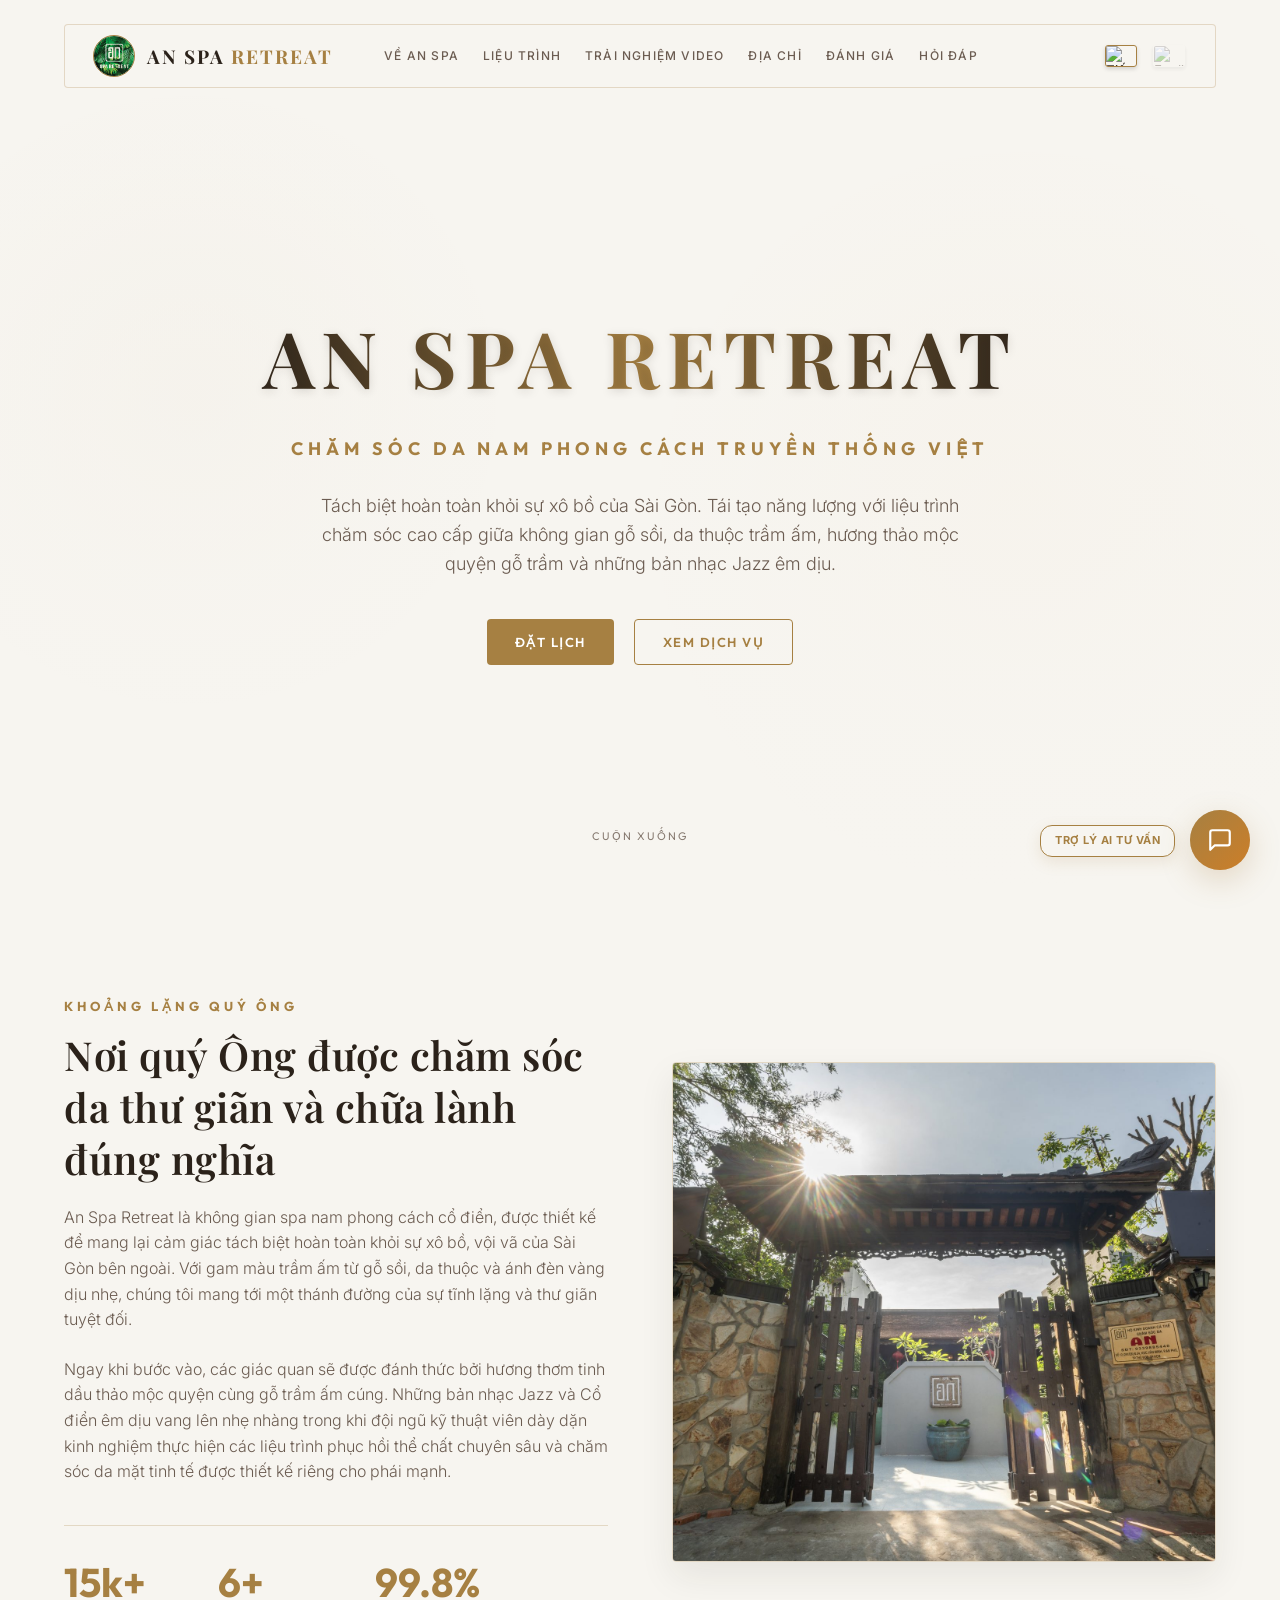
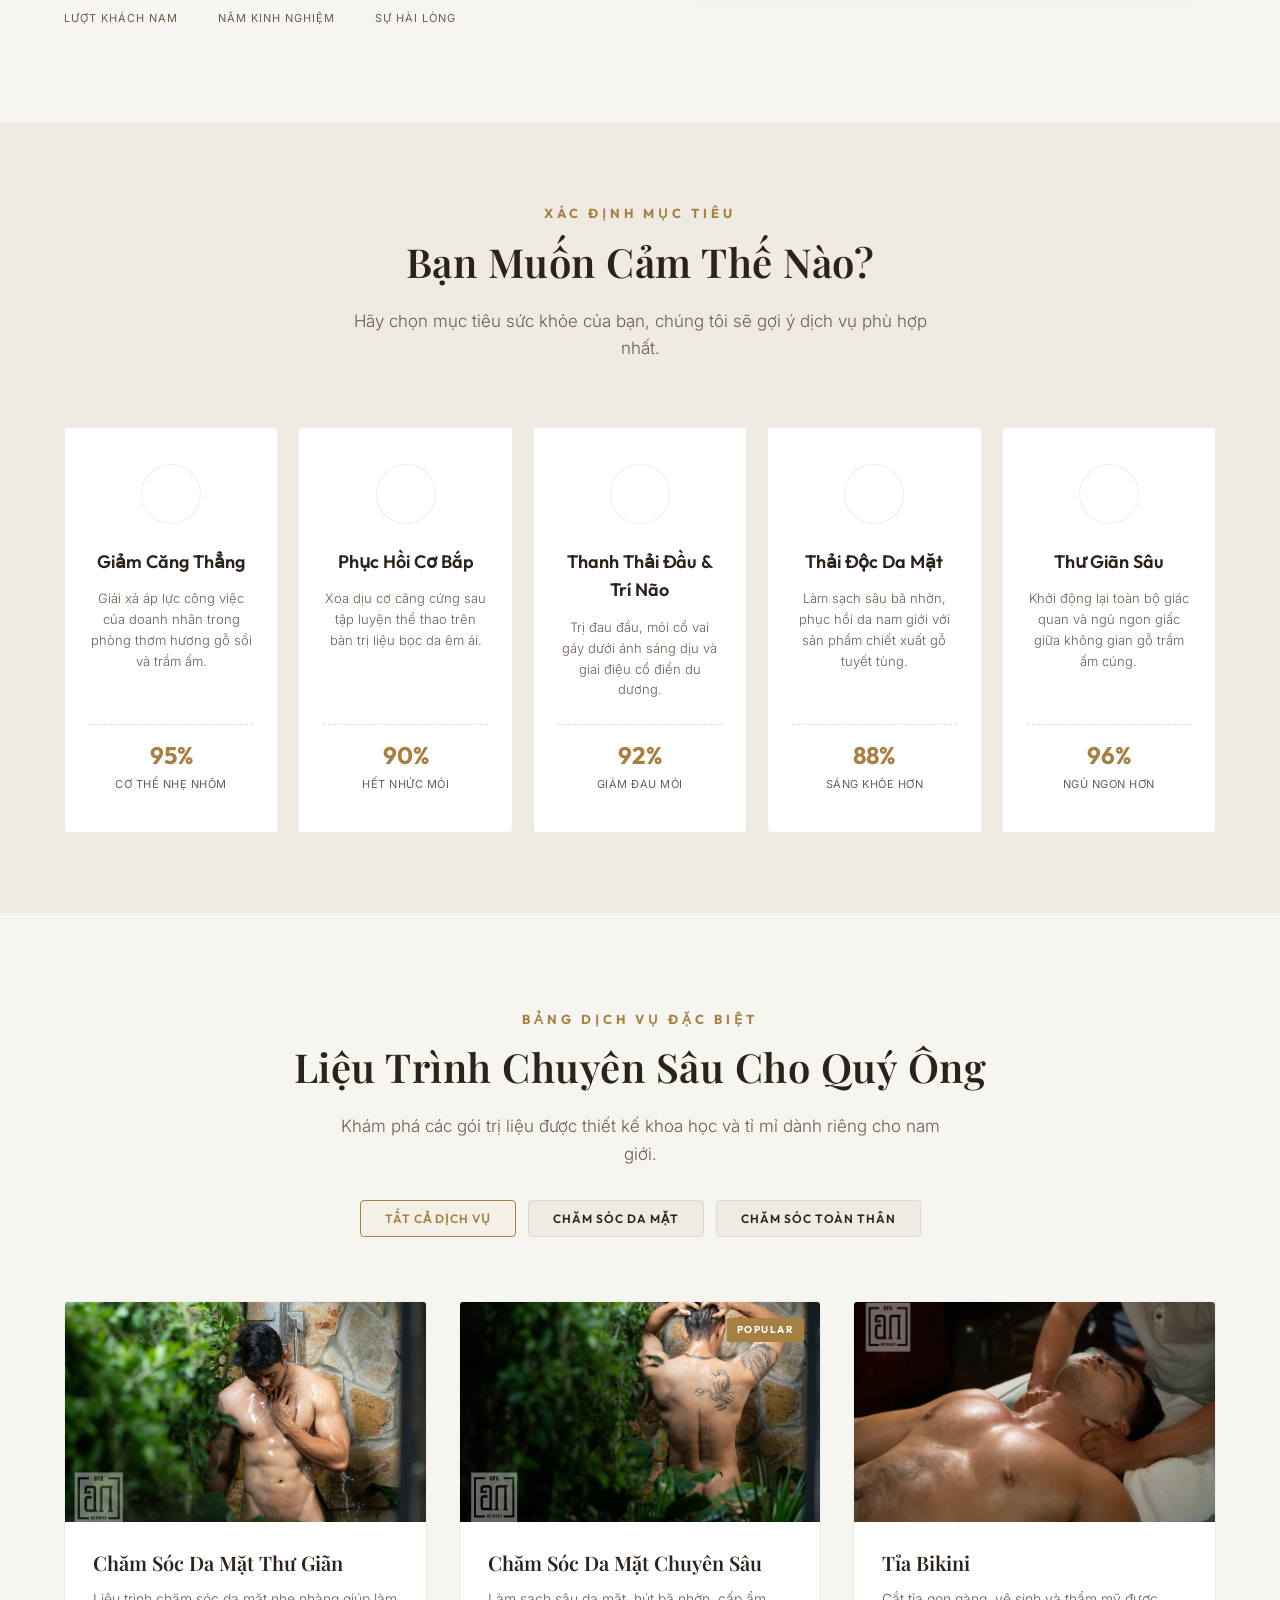
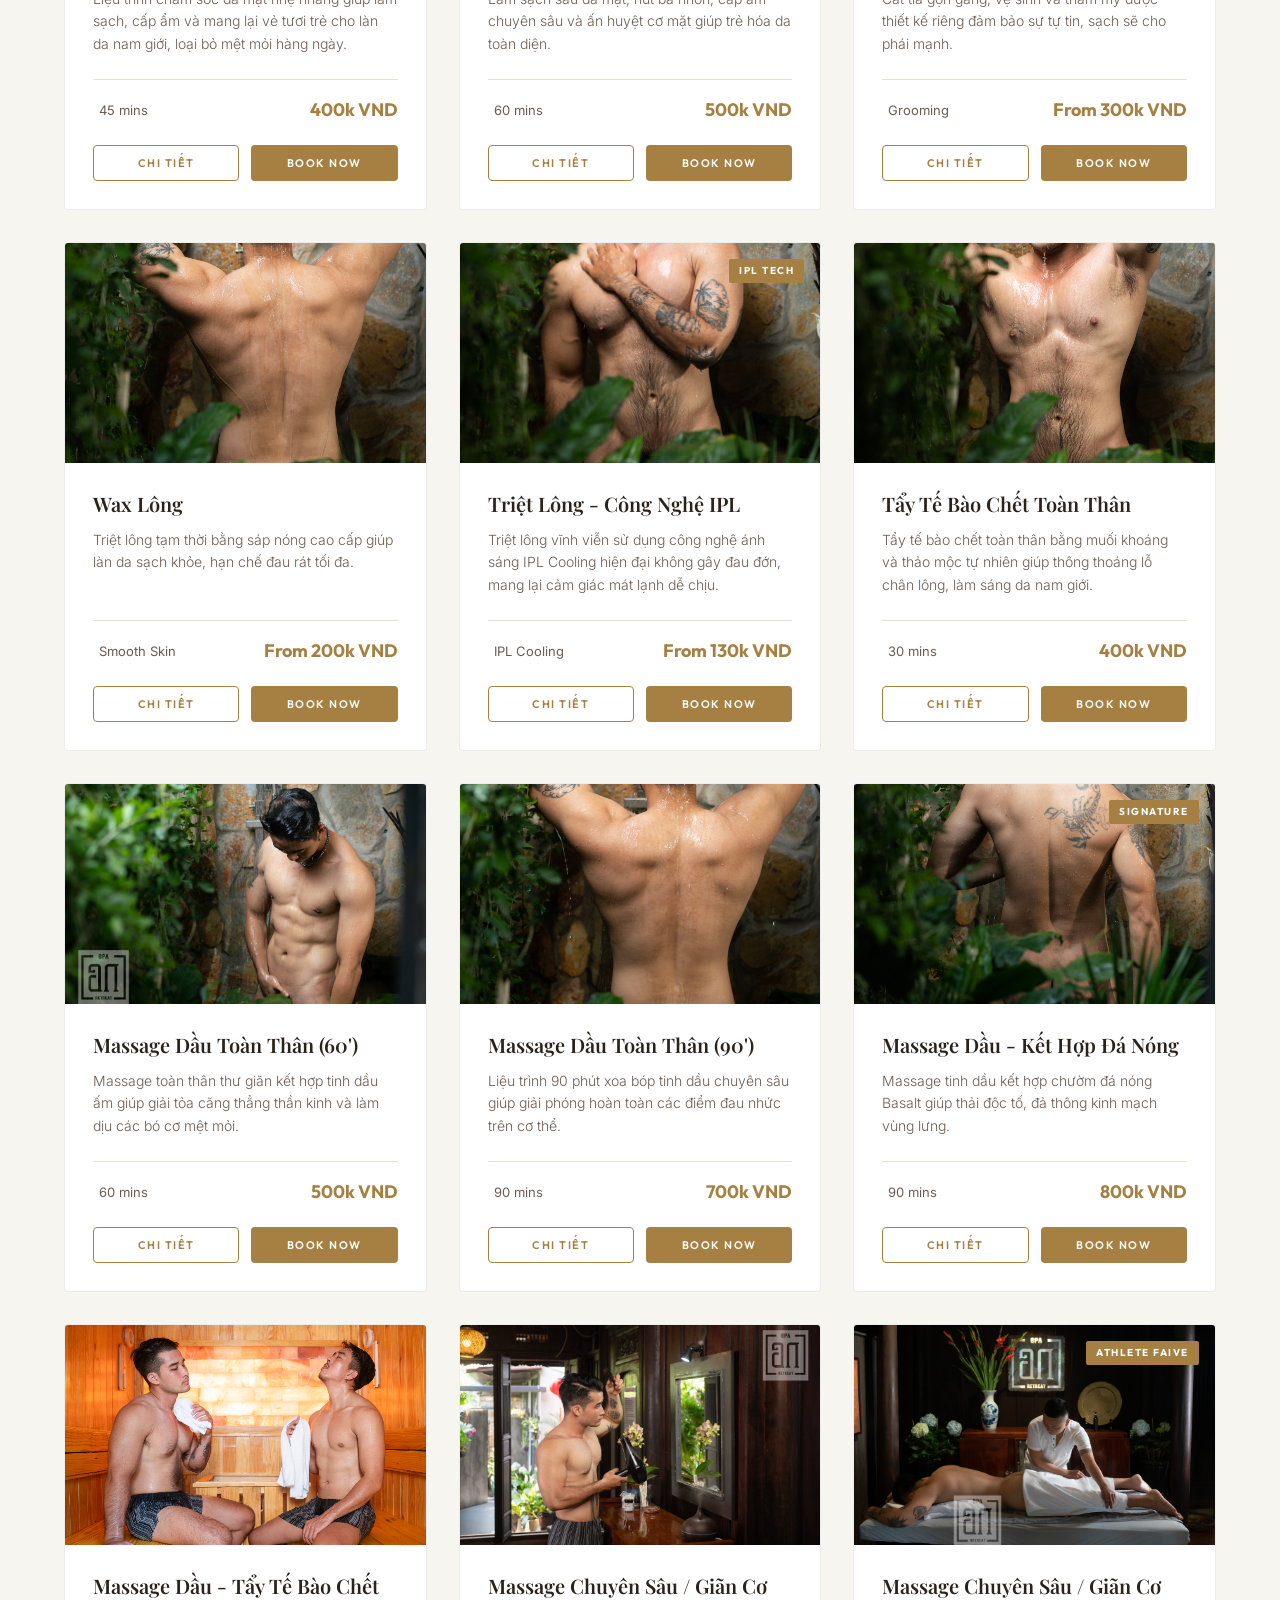
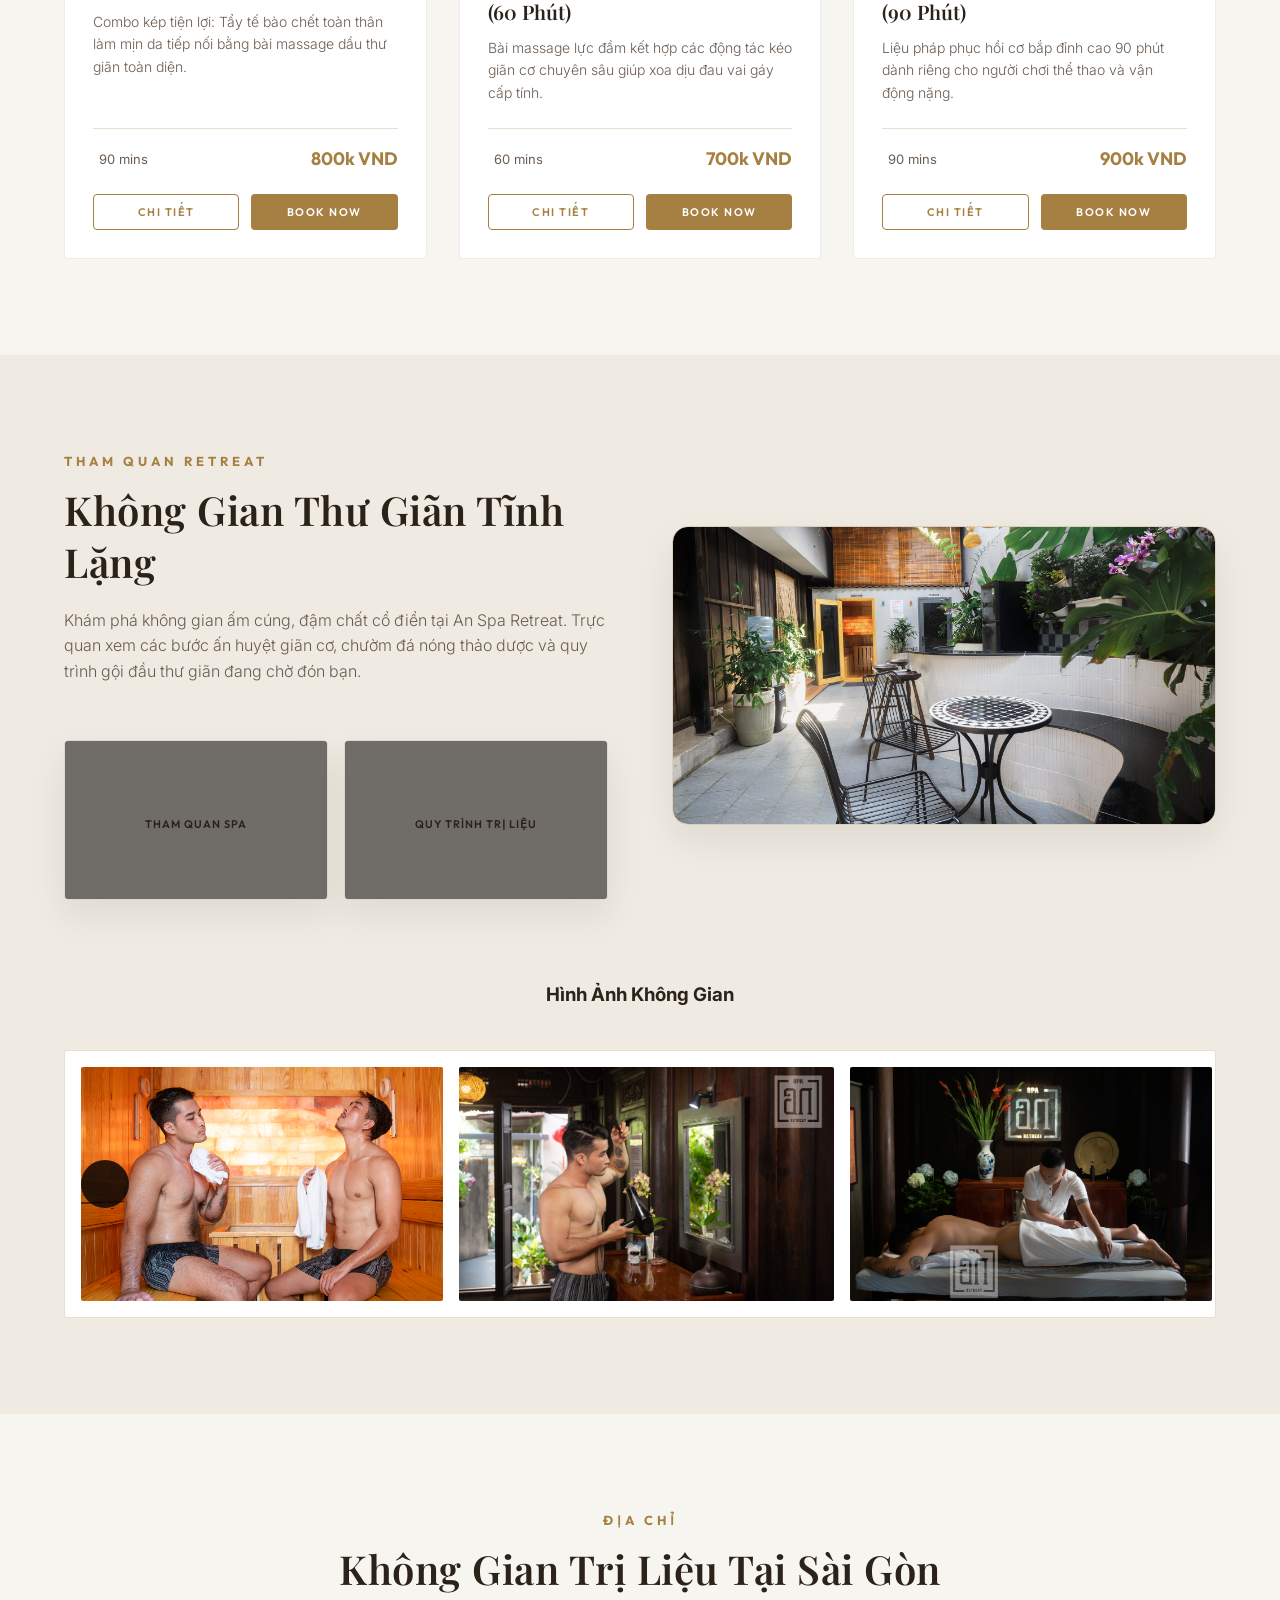
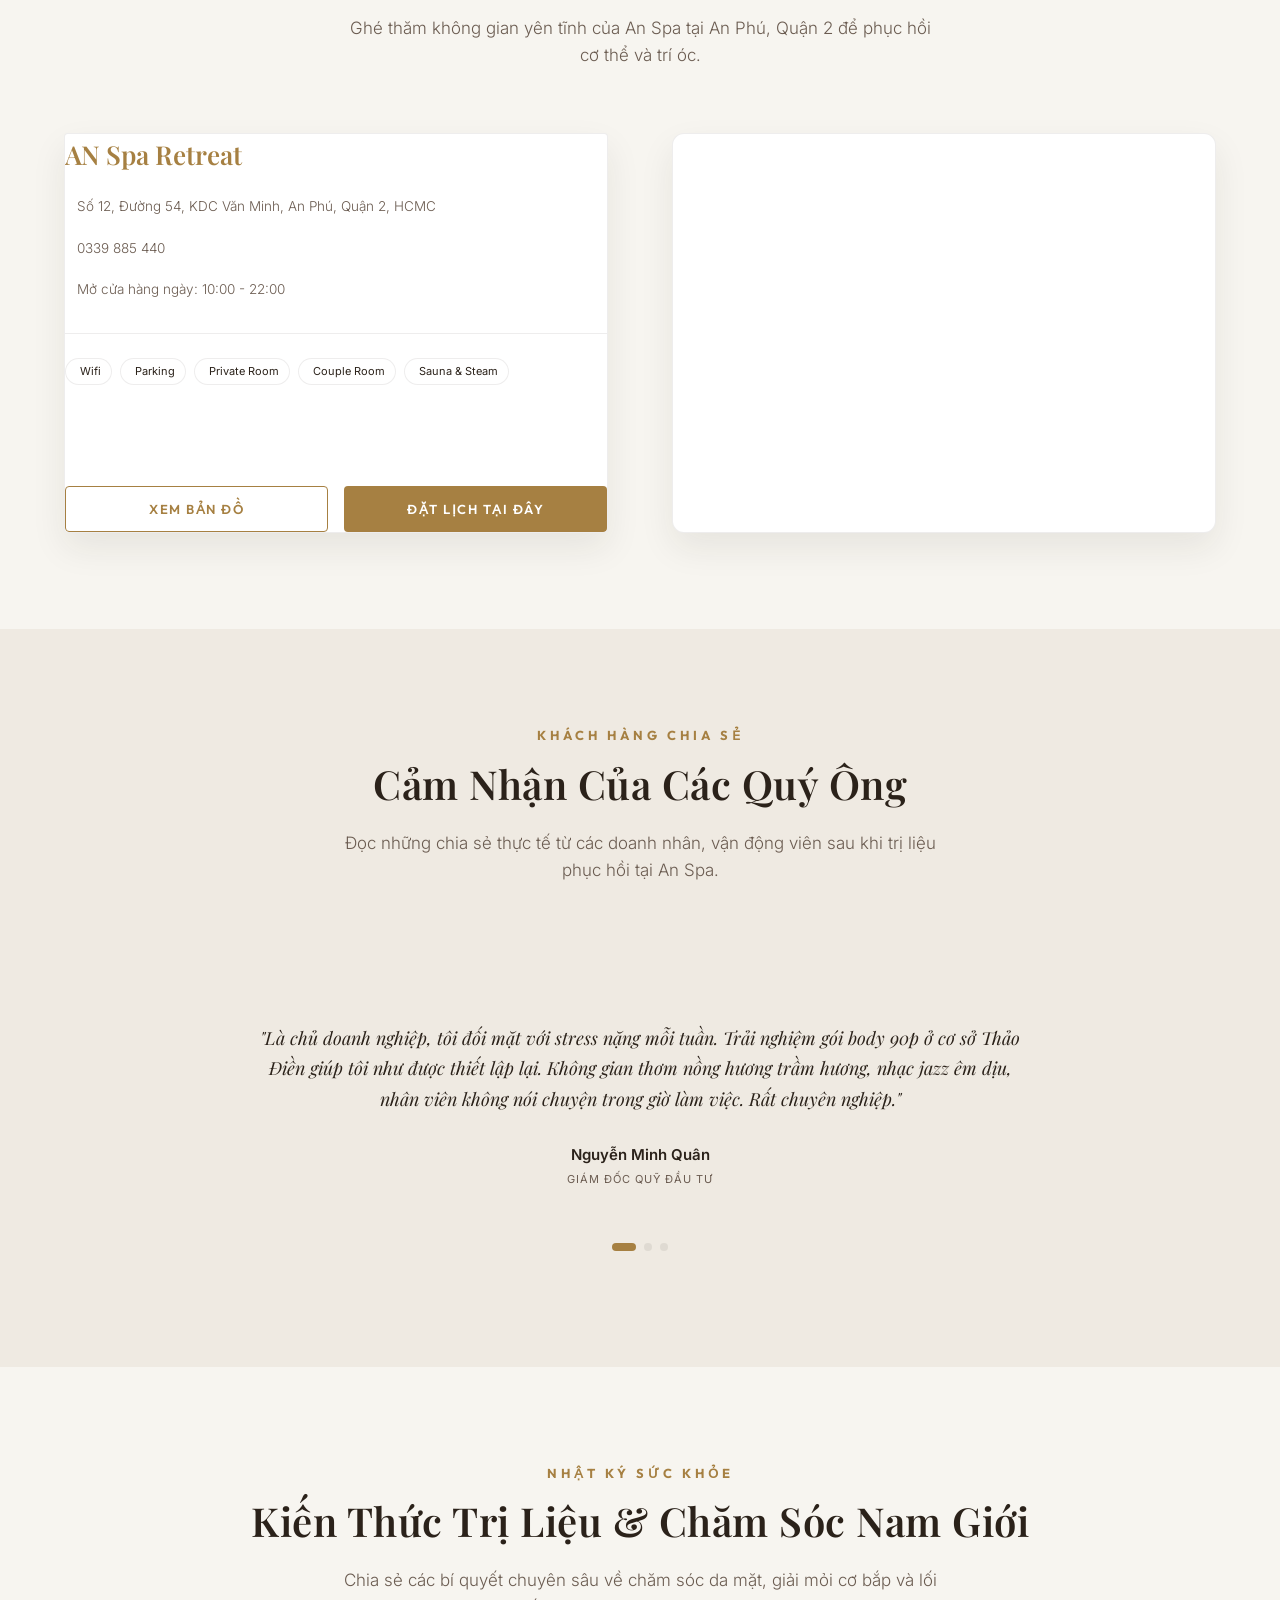
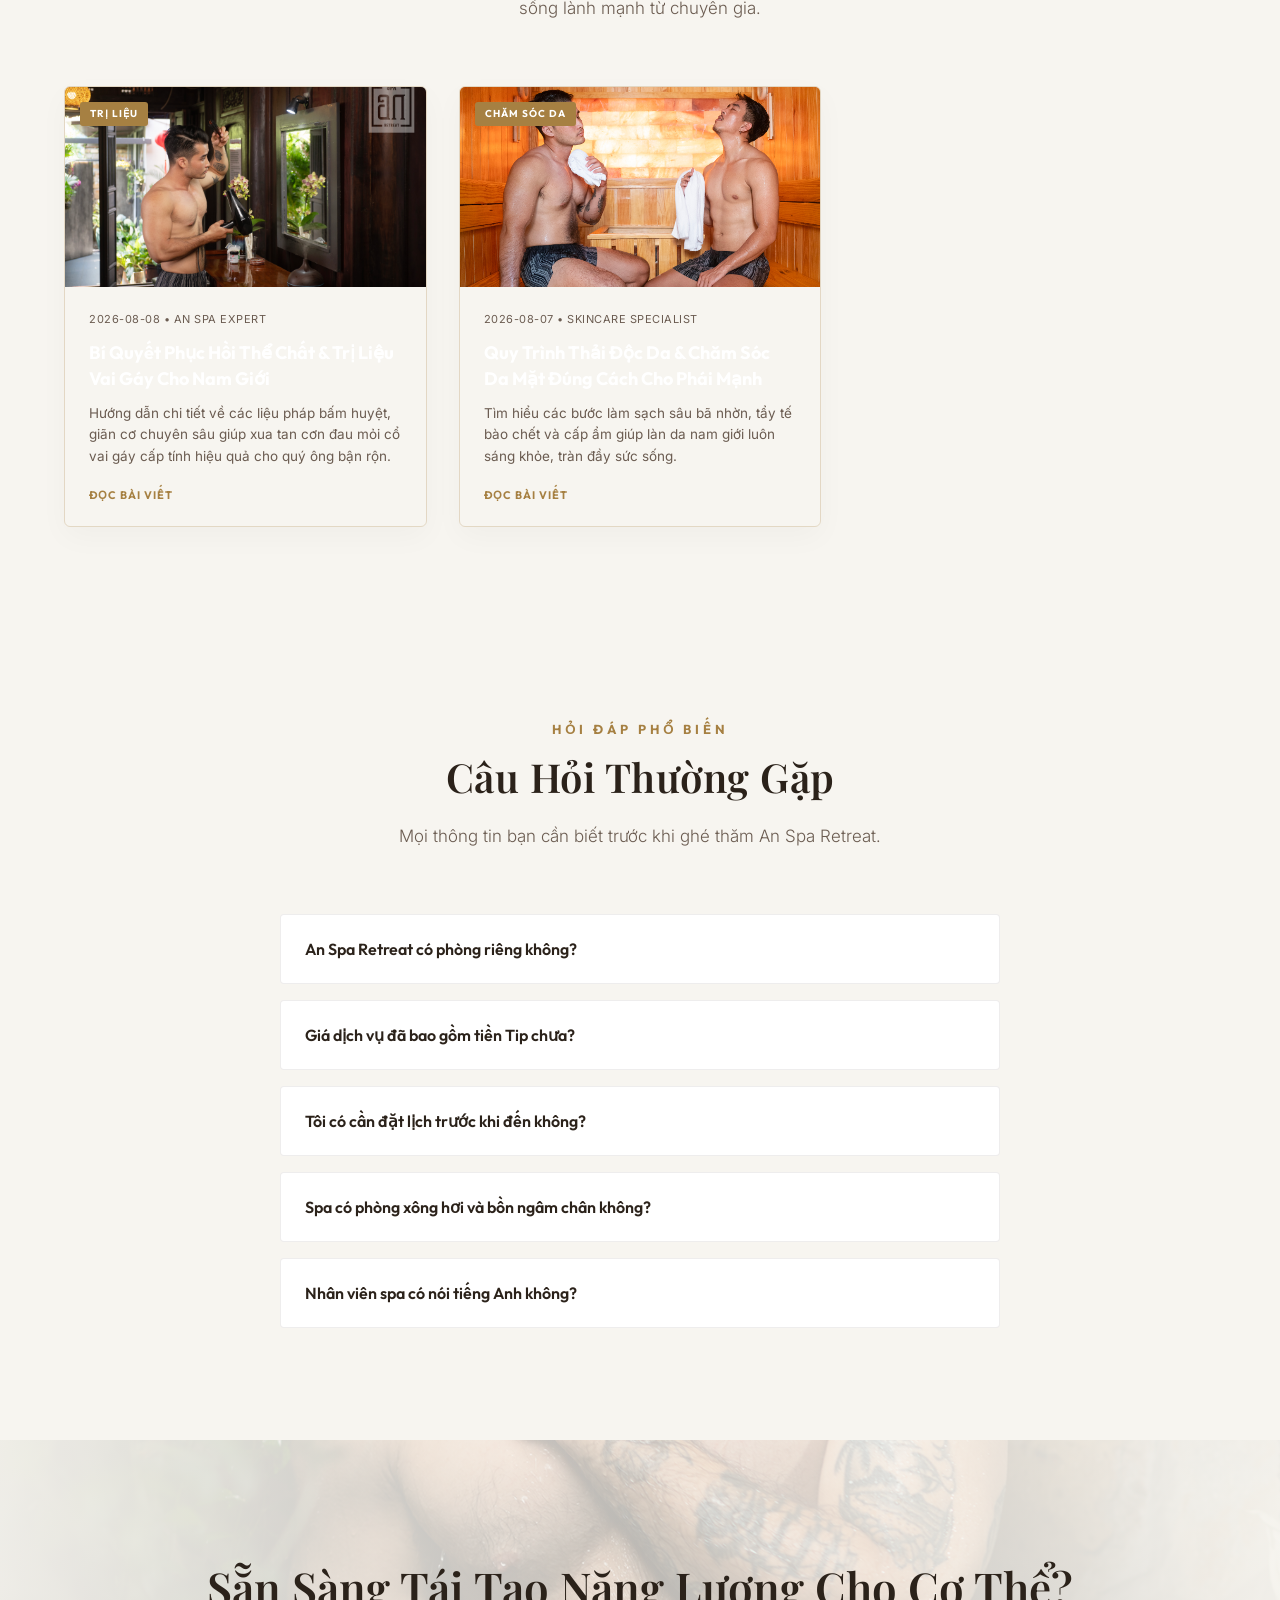
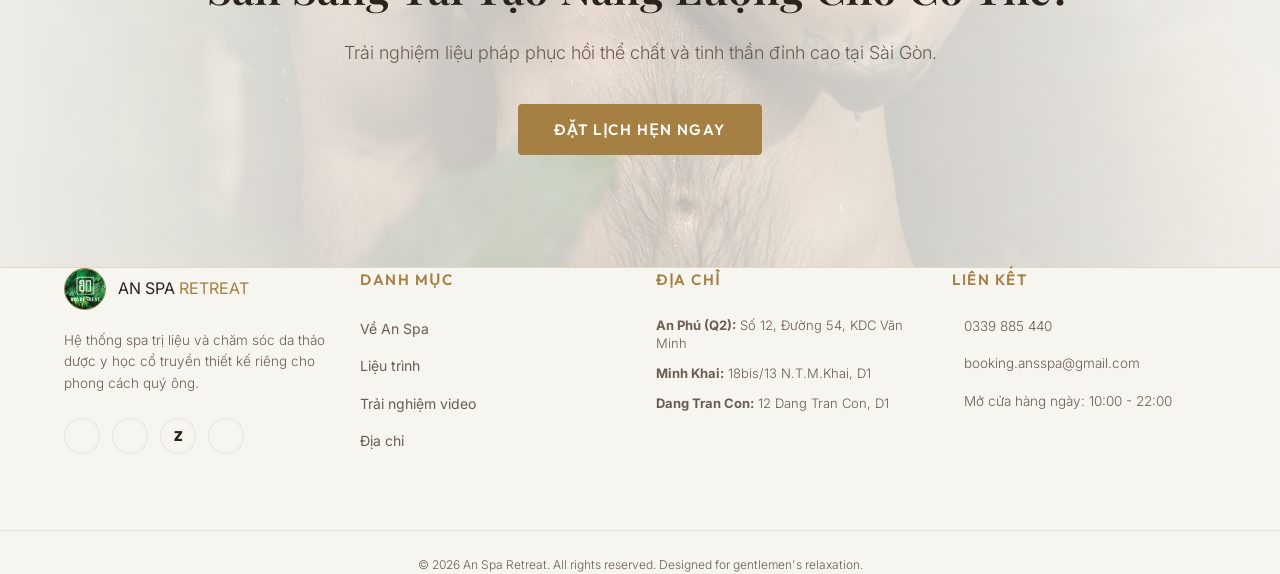
==== index.html @ dfdaeefa "Replace video player with static image (2048.jpg) in Sanctuary Tour section" ====
<!DOCTYPE html>
<html lang="en">
<head>
    <meta charset="UTF-8">
    <meta name="viewport" content="width=device-width, initial-scale=1.0">
    <title>An Spa Retreat - Classic Gentleman's Sanctuary</title>
    <meta name="description" content="An Spa Retreat - A classic gentleman's sanctuary in the heart of Saigon. Experience deep muscle recovery, herbal therapies, and skin grooming surrounded by warm oak wood, leather, agarwood essential oils, and soothing Jazz.">
    <!-- Google Fonts -->
    <link rel="preconnect" href="https://fonts.googleapis.com">
    <link rel="preconnect" href="https://fonts.gstatic.com" crossorigin>
    <link href="https://fonts.googleapis.com/css2?family=Playfair+Display:ital,wght@0,400..900;1,400..900&family=Inter:wght@300;400;500;600;700&family=Outfit:wght@300;400;500;600;700;800&display=swap" rel="stylesheet">
    <!-- Lucide Icons (Loaded from Cloudflare CDN for maximum speed & reliability in VN) -->
    <script src="https://cdnjs.cloudflare.com/ajax/libs/lucide/0.397.0/lucide.min.js"></script>
    <link rel="stylesheet" href="css/style.css?v=10.5">
</head>
<body class="dark-theme">



    <!-- Header / Navbar -->
    <header class="navbar">
        <div class="nav-container">
            <a href="#" class="nav-logo">
                <img src="assets/images/logo.jpg?v=8.0" alt="An Spa Retreat" class="logo-img">
                <span class="logo-text">AN SPA <span class="gold-text">RETREAT</span></span>
            </a>
            
            <nav class="nav-menu" id="nav-menu">
                <a href="#about" class="nav-link" data-t="nav_about">About</a>
                <a href="#services" class="nav-link" data-t="nav_services">Services</a>
                <a href="#video-tour" class="nav-link" data-t="nav_tour">Video Tour</a>
                <a href="#branches" class="nav-link" data-t="nav_branches">Branches</a>
                <a href="#reviews" class="nav-link" data-t="nav_reviews">Reviews</a>
                <a href="#faq" class="nav-link" data-t="nav_faq">FAQ</a>
            </nav>

            <div class="nav-actions">
                
                <!-- Admin Dashboard Link -->
                <!-- Language Selection Flags -->
                <div class="lang-flags-selector" style="display: flex; gap: 12px; align-items: center;">
                    <button class="flag-btn" data-lang="vi" title="Tiếng Việt" style="background: none; border: none; padding: 2px; cursor: pointer; opacity: 1; transition: opacity 0.2s, transform 0.2s; border-radius: 4px; display: flex; align-items: center; outline: none;">
                        <img src="https://flagcdn.com/w40/vn.png" alt="Tiếng Việt" style="width: 32px; height: 22px; object-fit: cover; border-radius: 3px; border: 1.5px solid var(--accent-gold); box-shadow: 0 2px 4px rgba(0,0,0,0.15); transition: border-color 0.2s;">
                    </button>
                    <button class="flag-btn" data-lang="en" title="English" style="background: none; border: none; padding: 2px; cursor: pointer; opacity: 0.4; transition: opacity 0.2s, transform 0.2s; border-radius: 4px; display: flex; align-items: center; outline: none;">
                        <img src="https://flagcdn.com/w40/gb.png" alt="English" style="width: 32px; height: 22px; object-fit: cover; border-radius: 3px; border: 1.5px solid transparent; box-shadow: 0 2px 4px rgba(0,0,0,0.15); transition: border-color 0.2s;">
                    </button>
                </div>

                <button class="mobile-toggle" id="mobile-toggle" aria-label="Toggle Menu">
                    <span class="bar"></span>
                    <span class="bar"></span>
                    <span class="bar"></span>
                </button>
            </div>
        </div>
    </header>

    <main id="main-content">
        <!-- Hero Section -->
        <section id="hero" class="hero-section">
            <div class="hero-video-wrapper">
                <video autoplay loop muted playsinline class="hero-video" id="hero-video">
                    <source src="assets/videos/An Spa Render 2_3.mp4" type="video/mp4">
                    Your browser does not support the video tag.
                </video>
                <div class="hero-overlay"></div>
            </div>
            
            <div class="hero-content container">
                <h1 class="hero-title animate-fade-in" data-t="hero_title">AN SPA RETREAT</h1>
                <p class="hero-subtitle animate-fade-in-delayed" data-t="hero_subtitle">CLASSIC GENTLEMAN'S SANCTUARY</p>
                <p class="hero-description animate-fade-in-delayed-more" data-t="hero_desc">Step away from the city hustle. Recharge with premium male wellness therapies surrounded by oak wood, leather, agarwood aroma, and smooth Jazz.</p>
                <div class="hero-buttons animate-fade-in-delayed-more">
                    <button class="btn btn-gold" id="hero-book-btn" data-t="book_treatment">Book Treatment</button>
                    <a href="#services" class="btn btn-outline" data-t="explore_menu">Explore Menu</a>
                </div>
            </div>
            
            <div class="scroll-indicator">
                <span data-t="scroll_down">Scroll Down</span>
                <i data-lucide="chevron-down" class="scroll-arrow"></i>
            </div>
        </section>

        <!-- About Section -->
        <section id="about" class="about-section py-24">
            <div class="container grid-2">
                <div class="about-text-column">
                    <span class="section-tag gold-text" data-t="about_tag">THE SANCTUARY</span>
                    <h2 class="section-title" data-t="about_title">Classic Escape in the Heart of Saigon</h2>
                    <p class="section-description" data-t="about_desc1">An Spa Retreat is a classic gentleman's sanctuary designed to isolate you completely from Saigon's hectic speed. With warm oak wood partitions, deep leather armchairs, and dim warm yellow lighting, we have created an exclusive environment of silence and absolute rest.</p>
                    <p class="section-description" data-t="about_desc2">As you enter, the soothing aromas of herbal essential oils blended with rich agarwood set the mood. Gentle Jazz and Classical melodies float in the background while our experienced therapists deliver targeted, high-performance physical recovery and refined skincare treatments tailored specifically for the modern man.</p>
                    
                    <div class="about-stats">
                        <div class="stat-item">
                            <span class="stat-num" id="about-stat-visits">15k+</span>
                            <span class="stat-label" data-t="stat_visits">Gentlemen Served</span>
                        </div>
                        <div class="stat-item">
                            <span class="stat-num" id="about-stat-years">6+</span>
                            <span class="stat-label" data-t="stat_years">Years Expertise</span>
                        </div>
                        <div class="stat-item">
                            <span class="stat-num" id="about-stat-satisfaction">99.8%</span>
                            <span class="stat-label" data-t="stat_satisfaction">Satisfaction</span>
                        </div>
                    </div>
                </div>
                
                <div class="about-image-column">
                    <div class="image-grid single-image">
                        <div class="img-wrapper main-img">
                            <!-- New Concept Image 1.jpg is used as main visual -->
                            <img id="about-img-main" src="assets/images/home.jpg" alt="Classic Gentleman Sanctuary Cabin">
                        </div>
                    </div>
                </div>
            </div>
        </section>

        <!-- Interactive Mood / Goal Selector -->
        <section id="goals" class="goals-section py-20 bg-dark-soft">
            <div class="container text-center mb-16">
                <span class="section-tag gold-text" data-t="goals_tag">DEFINE YOUR GOAL</span>
                <h2 class="section-title" data-t="goals_title">How Do You Want to Feel?</h2>
                <p class="section-subtitle" data-t="goals_desc">Select your primary wellness target, and we will highlight the ideal services for you.</p>
            </div>
            
            <div class="container grid-5-cols">
                <!-- Goal Card 1 -->
                <div class="goal-card" data-goal="stress">
                    <div class="goal-icon">
                        <i data-lucide="feather"></i>
                    </div>
                    <h3 class="goal-name" data-t="goal_stress_title">Stress Relief</h3>
                    <p class="goal-desc" data-t="goal_stress_desc">Release executive pressure and deep mental fatigue.</p>
                    <div class="goal-stat">
                        <span class="goal-stat-num">95%</span>
                        <span class="goal-stat-label" data-t="goal_stress_stat">Feel Lighter</span>
                    </div>
                </div>
                
                <!-- Goal Card 2 -->
                <div class="goal-card" data-goal="muscle">
                    <div class="goal-icon">
                        <i data-lucide="activity"></i>
                    </div>
                    <h3 class="goal-name" data-t="goal_muscle_title">Muscle Recovery</h3>
                    <p class="goal-desc" data-t="goal_muscle_desc">Soothe stiffness after intense gym workouts or sports.</p>
                    <div class="goal-stat">
                        <span class="goal-stat-num">90%</span>
                        <span class="goal-stat-label" data-t="goal_muscle_stat">Relief Achieved</span>
                    </div>
                </div>

                <!-- Goal Card 3 -->
                <div class="goal-card" data-goal="clarity">
                    <div class="goal-icon">
                        <i data-lucide="brain"></i>
                    </div>
                    <h3 class="goal-name" data-t="goal_clarity_title">Headache & Mind Clarity</h3>
                    <p class="goal-desc" data-t="goal_clarity_desc">Relieve headaches, neck stiffness, and insomnia.</p>
                    <div class="goal-stat">
                        <span class="goal-stat-num">92%</span>
                        <span class="goal-stat-label" data-t="goal_clarity_stat">Pain Reduced</span>
                    </div>
                </div>

                <!-- Goal Card 4 -->
                <div class="goal-card" data-goal="grooming">
                    <div class="goal-icon">
                        <i data-lucide="sparkles"></i>
                    </div>
                    <h3 class="goal-name" data-t="goal_grooming_title">Skin Detox</h3>
                    <p class="goal-desc" data-t="goal_grooming_desc">Deep cleanse, extract oil, and revitalize male skin.</p>
                    <div class="goal-stat">
                        <span class="goal-stat-num">88%</span>
                        <span class="goal-stat-label" data-t="goal_grooming_stat">Brighter Skin</span>
                    </div>
                </div>

                <!-- Goal Card 5 -->
                <div class="goal-card" data-goal="escape">
                    <div class="goal-icon">
                        <i data-lucide="compass"></i>
                    </div>
                    <h3 class="goal-name" data-t="goal_escape_title">Deep Escape</h3>
                    <p class="goal-desc" data-t="goal_escape_desc">Reboot your entire sensory system and sleep soundly.</p>
                    <div class="goal-stat">
                        <span class="goal-stat-num">96%</span>
                        <span class="goal-stat-label" data-t="goal_escape_stat">Better Sleep</span>
                    </div>
                </div>
            </div>
        </section>

        <!-- Services Menu -->
        <section id="services" class="services-section py-24">
            <div class="container text-center mb-16">
                <span class="section-tag gold-text" data-t="services_tag">EXCLUSIVE MENU</span>
                <h2 class="section-title" data-t="services_title">Tailored Wellness Experiences</h2>
                <p class="section-subtitle" data-t="services_desc">Explore our signature therapies, meticulously formulated for men.</p>
                
                <!-- Category Filter Buttons -->
                <div class="filter-buttons">
                    <button class="filter-btn active" data-filter="all" data-t="filter_all">All Services</button>
                    <button class="filter-btn" data-filter="facial" data-t="filter_facial">Facial Care</button>
                    <button class="filter-btn" data-filter="body" data-t="filter_body">Body Care</button>
                </div>
            </div>
            <div class="container grid-3" id="services-grid">
                <!-- Services are dynamically rendered from js/data.js -->
            </div>
        </section>

        <!-- Video Tour & Media Showcase Section -->
        <section id="video-tour" class="video-tour-section py-24 bg-dark-soft">
            <div class="container grid-2">
                <div class="video-tour-left">
                    <span class="section-tag gold-text" data-t="video_tag">EXPERIENCE TOUR</span>
                    <h2 class="section-title" data-t="video_title">Take a Look Inside Our Sanctuary</h2>
                    <p class="section-description" data-t="video_desc">Step into the quiet, warm ambiance of An Spa Retreat. Watch our signature acupressure techniques, the preparation of hot basalt stones, and the soothing herbal hair wash treatments that await you.</p>
                    
                    <div class="shorts-grid mt-8">
                        <div class="short-card" data-video-src="assets/videos/Short 1.mp4">
                            <div class="short-overlay">
                                <i data-lucide="play-circle"></i>
                                <span data-t="short_1_label">Quick Intro</span>
                            </div>
                            <video muted loop playsinline class="short-thumb-video">
                                <source src="assets/videos/Short 1.mp4" type="video/mp4">
                            </video>
                        </div>
                        <div class="short-card" data-video-src="assets/videos/Short 2.mp4">
                            <div class="short-overlay">
                                <i data-lucide="play-circle"></i>
                                <span data-t="short_2_label">Therapy Flow</span>
                            </div>
                            <video muted loop playsinline class="short-thumb-video">
                                <source src="assets/videos/Short 2.mp4" type="video/mp4">
                            </video>
                        </div>
                    </div>
                </div>
                
                <div class="video-tour-right">
                    <div class="main-video-player shadow-xl" style="position: relative; overflow: hidden; border-radius: 16px; border: 1.5px solid var(--border-gold); box-shadow: var(--shadow-premium); height: 100%;">
                        <img id="tour-static-image" src="assets/images/2048.jpg" alt="Sanctuary Tour" class="w-full rounded-2xl" style="width: 100%; height: 100%; display: block; object-fit: cover; transition: var(--transition-smooth); border-radius: 14px;">
                    </div>
                </div>
            </div>
            
            <!-- Gallery Slider -->
            <div class="container mt-20">
                <h3 class="gallery-title text-center mb-10" data-t="gallery_title">Sanctuary Gallery</h3>
                <div class="gallery-slider-wrapper">
                    <div class="gallery-track" id="gallery-track">
                        <div class="gallery-slide"><img src="img/_GRL0266_2048.jpg" alt="An Spa Retreat Space 1"></div>
                        <div class="gallery-slide"><img src="img/GRL07384_2048.jpg" alt="An Spa Retreat Space 2"></div>
                        <div class="gallery-slide"><img src="img/_GRL9968_2048.jpg" alt="An Spa Retreat Space 3"></div>
                    </div>
                    <button class="slider-btn prev-btn" id="gallery-prev" aria-label="Previous Slide"><i data-lucide="chevron-left"></i></button>
                    <button class="slider-btn next-btn" id="gallery-next" aria-label="Next Slide"><i data-lucide="chevron-right"></i></button>
                </div>
            </div>
        </section>

        <!-- Location Section (Single Facility Rebuild) -->
        <section id="branches" class="branches-section py-24">
            <div class="container text-center mb-16">
                <span class="section-tag gold-text" data-t="branches_tag">OUR LOCATION</span>
                <h2 class="section-title" data-t="branches_title">Visit Our Saigon Sanctuary</h2>
                <p class="section-subtitle" data-t="branches_desc">Experience absolute physical restoration and mental silence at our classic retreat in District 2.</p>
            </div>
            
            <div class="container grid-2" style="align-items: stretch;">
                <div class="location-details-col" style="display: flex;">
                    <div class="branch-card p-8 rounded-xl border border-soft bg-dark-card shadow-xl" style="height: 100%; width: 100%; display: flex; flex-direction: column; justify-content: space-between;">
                        <div>
                            <h3 class="branch-name mb-6 gold-text" style="font-family: var(--font-logo); font-size: 26px;">AN Spa Retreat</h3>
                            
                            <div class="location-info-list" style="display: flex; flex-direction: column; gap: 20px; margin-bottom: 32px;">
                                <p class="branch-detail" style="margin-bottom: 0;"><i data-lucide="map-pin"></i> <span>Số 12, Đường 54, KDC Văn Minh, An Phú, Quận 2, HCMC</span></p>
                                <p class="branch-detail" style="margin-bottom: 0;"><i data-lucide="phone"></i> <span>0339 885 440</span></p>
                                <p class="branch-detail" style="margin-bottom: 0;"><i data-lucide="clock"></i> <span data-t="footer_hours">Open Daily: 10:00 AM - 10:00 PM</span></p>
                            </div>
                            
                            <div class="branch-amenities" style="border-top: 1px solid var(--border-soft); padding-top: 24px; margin-bottom: 32px;">
                                <span class="amenity-tag"><i data-lucide="wifi"></i> Wifi</span>
                                <span class="amenity-tag"><i data-lucide="car"></i> Parking</span>
                                <span class="amenity-tag"><i data-lucide="door-open"></i> Private Room</span>
                                <span class="amenity-tag"><i data-lucide="users"></i> Couple Room</span>
                                <span class="amenity-tag"><i data-lucide="flame"></i> Sauna & Steam</span>
                            </div>
                        </div>
                        
                        <div class="branch-actions" style="display: grid; grid-template-columns: 1fr 1fr; gap: 16px;">
                            <a href="https://maps.app.goo.gl/SJY4VBAeiLkzGAgf7" target="_blank" class="btn btn-outline" data-t="btn_map">Google Map</a>
                            <button class="btn btn-gold btn-book-branch" data-branch="AN Spa Retreat" data-t="btn_book_here">Book Here</button>
                        </div>
                    </div>
                </div>
                
                <div class="location-map-col" style="display: flex; flex-direction: column;">
                    <div class="map-wrapper shadow-xl" style="border: 1px solid var(--border-soft); border-radius: 12px; overflow: hidden; flex-grow: 1; min-height: 400px; background-color: var(--bg-dark-card); display: flex;">
                        <iframe 
                            src="https://www.google.com/maps/embed?pb=!1m18!1m12!1m3!1d3919.297453006277!2d106.74549067585483!3d10.788481358964359!2m3!1f0!2f0!3f0!3m2!1i1024!2i768!4f13.1!3m3!1m2!1s0x317525007f4608ff%3A0x9f84e9183b3a1a70!2sAN%20Spa%20Retreat!5e0!3m2!1sen!2svn!4v1722880000000!5m2!1sen!2svn" 
                            width="100%" 
                            height="100%" 
                            style="border:0; flex-grow: 1;" 
                            allowfullscreen="" 
                            loading="lazy" 
                            referrerpolicy="no-referrer-when-downgrade">
                        </iframe>
                    </div>
                </div>
            </div>
        </section>

        <!-- Testimonials / Client Reviews -->
        <section id="reviews" class="reviews-section py-24 bg-dark-soft">
            <div class="container text-center mb-16">
                <span class="section-tag gold-text" data-t="reviews_tag">TESTIMONIALS</span>
                <h2 class="section-title" data-t="reviews_title">What Gentlemen Say About Us</h2>
                <p class="section-subtitle" data-t="reviews_desc">Read feedback from our guests who experienced transformation and stress relief at An Spa Retreat.</p>
            </div>
            
            <div class="container reviews-slider-wrapper">
                <div class="reviews-slider" id="reviews-slider">
                    <!-- Review 1 -->
                    <div class="review-slide active">
                        <div class="review-stars">
                            <i data-lucide="star"></i><i data-lucide="star"></i><i data-lucide="star"></i><i data-lucide="star"></i><i data-lucide="star"></i>
                        </div>
                        <p class="review-text" data-t="review_1_text">"As a business owner, I face intense stress weekly. After a 90-minute signature body massage and herbal head wash at the Thao Dien branch, I felt entirely reset. The technicians are professional and do not chat during treatment. Absolute gold standard."</p>
                        <div class="review-author">
                            <span class="author-name" data-t="review_1_author">Minh Quan Nguyen</span>
                            <span class="author-role" data-t="review_1_role">CEO, Tech Ventures</span>
                        </div>
                    </div>
                    
                    <!-- Review 2 -->
                    <div class="review-slide">
                        <div class="review-stars">
                            <i data-lucide="star"></i><i data-lucide="star"></i><i data-lucide="star"></i><i data-lucide="star"></i><i data-lucide="star"></i>
                        </div>
                        <p class="review-text" data-t="review_2_text">"My muscles get extremely tight from gym training and running. The Deep Tissue massage here was incredibly effective. The therapist focused exactly on my lower back and shoulders. The herbal bags and hot stones made me feel light and relieved."</p>
                        <div class="review-author">
                            <span class="author-name" data-t="review_2_author">David Tran</span>
                            <span class="author-role" data-t="review_2_role">Marathon Runner & Athlete</span>
                        </div>
                    </div>

                    <!-- Review 3 -->
                    <div class="review-slide">
                        <div class="review-stars">
                            <i data-lucide="star"></i><i data-lucide="star"></i><i data-lucide="star"></i><i data-lucide="star"></i><i data-lucide="star"></i>
                        </div>
                        <p class="review-text" data-t="review_3_text">"I suffer from severe insomnia due to work pressure. The Sleep Inducing Combo with herbal wash and head acupressure works miracles. I literally fell asleep 20 minutes in, and slept for 8 hours straight that night. Highly recommended."</p>
                        <div class="review-author">
                            <span class="author-name" data-t="review_3_author">Hai Nam Huynh</span>
                            <span class="author-role" data-t="review_3_role">Financial Consultant</span>
                        </div>
                    </div>
                </div>
                
                <div class="slider-dots" id="reviews-dots">
                    <span class="dot active" data-index="0"></span>
                    <span class="dot" data-index="1"></span>
                    <span class="dot" data-index="2"></span>
                </div>
            </div>
        </section>

        <!-- Blog / Sanctuary Journal Section -->
        <section id="journal" class="journal-section py-24 bg-dark-soft">
            <div class="container text-center mb-16">
                <span class="section-tag gold-text" data-t="journal_tag">SANCTUARY JOURNAL</span>
                <h2 class="section-title" data-t="journal_title">Grooming & Wellness Insights</h2>
                <p class="section-subtitle" data-t="journal_desc">Read professional skincare, muscle recovery, and lifestyle tips tailored for modern gentlemen.</p>
            </div>
            <div class="container grid-3" id="journal-grid">
                <!-- Dynamically rendered blog posts -->
            </div>
        </section>

        <!-- FAQs Section -->
        <section id="faq" class="faq-section py-24">
            <div class="container text-center mb-16">
                <span class="section-tag gold-text" data-t="faq_tag">COMMON QUESTIONS</span>
                <h2 class="section-title" data-t="faq_title">Frequently Asked Questions</h2>
                <p class="section-subtitle" data-t="faq_desc">Everything you need to know before visiting An Spa Retreat.</p>
            </div>
            
            <div class="container max-w-3xl">
                <!-- FAQ Item 1 -->
                <div class="faq-item">
                    <button class="faq-question">
                        <span data-t="faq_1_q">Is An Spa Retreat exclusively for men?</span>
                        <i data-lucide="plus" class="faq-icon"></i>
                    </button>
                    <div class="faq-answer">
                        <p data-t="faq_1_a">An Spa Retreat specializes in treatments, acupressure intensities, and skincare techniques optimized for men's body structures and skin. However, we do welcome couples and female guests in our couple rooms at all branches.</p>
                    </div>
                </div>

                <!-- FAQ Item 2 -->
                <div class="faq-item">
                    <button class="faq-question">
                        <span data-t="faq_2_q">What is the price range and are there any extra fees?</span>
                        <i data-lucide="plus" class="faq-icon"></i>
                    </button>
                    <div class="faq-answer">
                        <p data-t="faq_2_a">Our prices range from 500,000 VND for a 60-minute session to 1,200,000 VND for premium combos. There are absolutely no hidden fees, surcharge taxes, or mandatory tips. You pay exactly the price listed on the menu.</p>
                    </div>
                </div>

                <!-- FAQ Item 3 -->
                <div class="faq-item">
                    <button class="faq-question">
                        <span data-t="faq_3_q">Do I need to book an appointment in advance?</span>
                        <i data-lucide="plus" class="faq-icon"></i>
                    </button>
                    <div class="faq-answer">
                        <p data-t="faq_3_a">While we accept walk-in clients if slots are available, we highly recommend booking at least 1-2 hours in advance (especially for weekends) to secure your preferred slot, branch, and therapist preference.</p>
                    </div>
                </div>

                <!-- FAQ Item 4 -->
                <div class="faq-item">
                    <button class="faq-question">
                        <span data-t="faq_4_q">Do you have private rooms and saunas?</span>
                        <i data-lucide="plus" class="faq-icon"></i>
                    </button>
                    <div class="faq-answer">
                        <p data-t="faq_4_a">Yes. We have private treatment rooms for individuals, couple rooms, and premium lounges. Our Nguyen Thi Minh Khai branch also features a luxury herbal sauna & steam room which you can use before or after your therapy.</p>
                    </div>
                </div>

                <!-- FAQ Item 5 -->
                <div class="faq-item">
                    <button class="faq-question">
                        <span data-t="faq_5_q">Can the therapists speak English?</span>
                        <i data-lucide="plus" class="faq-icon"></i>
                    </button>
                    <div class="faq-answer">
                        <p data-t="faq_5_a">Yes. Our front-desk receptionists and therapists can communicate effectively in English. We ensure all international guests feel fully comfortable expressing their needs and pressure preferences.</p>
                    </div>
                </div>
            </div>
        </section>

        <!-- CTA Section -->
        <section class="cta-section py-28 relative">
            <div class="cta-bg-wrapper">
                <img src="assets/images/spa_img_20.jpg" alt="Spa Background" class="cta-bg-img">
                <div class="cta-overlay"></div>
            </div>
            
            <div class="container text-center relative z-10">
                <h2 class="cta-title" data-t="cta_title">Ready to Begin Your Sanctuary Journey?</h2>
                <p class="cta-subtitle" data-t="cta_subtitle">Experience the ultimate physical restoration and mental relaxation in Saigon.</p>
                <button class="btn btn-gold btn-lg btn-book-now" id="cta-book-btn" data-t="cta_btn">Reserve Your Session Now</button>
            </div>
        </section>
    </main>

    <!-- Footer -->
    <footer class="footer py-16">
        <div class="container grid-4">
            <div class="footer-col brand-col">
                <div class="footer-logo">
                    <img src="assets/images/logo.jpg" alt="An Spa Retreat" class="logo-img">
                    <span>AN SPA <span class="gold-text">RETREAT</span></span>
                </div>
                <p class="footer-brand-desc" data-t="footer_desc">High-end traditional Vietnamese wellness therapies and skincare tailored for the modern gentleman.</p>
                <div class="social-links">
                    <a href="https://www.facebook.com/ansspavn" target="_blank" aria-label="Facebook"><i data-lucide="facebook"></i></a>
                    <a href="https://www.instagram.com/ansspavn" target="_blank" aria-label="Instagram"><i data-lucide="instagram"></i></a>
                    <a href="#" aria-label="Zalo" class="zalo-link">Z</a>
                    <a href="https://wa.me/qr/QOSV7GPYOGQ2B1" target="_blank" aria-label="WhatsApp"><i data-lucide="phone-call"></i></a>
                </div>
            </div>

            <div class="footer-col">
                <h4 class="footer-title" data-t="footer_menu">Menu</h4>
                <ul class="footer-links">
                    <li><a href="#about" data-t="nav_about">About</a></li>
                    <li><a href="#services" data-t="nav_services">Services</a></li>
                    <li><a href="#video-tour" data-t="nav_tour">Video Tour</a></li>
                    <li><a href="#branches" data-t="nav_branches">Branches</a></li>
                </ul>
            </div>

            <div class="footer-col">
                <h4 class="footer-title" data-t="footer_locations">Locations</h4>
                <ul class="footer-links">
                    <li><span class="loc-item"><strong>An Phú (Q2):</strong> Số 12, Đường 54, KDC Văn Minh</span></li>
                    <li><span class="loc-item"><strong>Minh Khai:</strong> 18bis/13 N.T.M.Khai, D1</span></li>
                    <li><span class="loc-item"><strong>Dang Tran Con:</strong> 12 Dang Tran Con, D1</span></li>
                </ul>
            </div>

            <div class="footer-col">
                <h4 class="footer-title" data-t="footer_contact">Contact Us</h4>
                <ul class="footer-contact-info">
                    <li><i data-lucide="phone"></i> <span>0339 885 440</span></li>
                    <li><i data-lucide="mail"></i> <span>booking.ansspa@gmail.com</span></li>
                    <li><i data-lucide="calendar"></i> <span data-t="footer_hours">Open Daily: 10:00 AM - 10:00 PM</span></li>
                </ul>
            </div>
        </div>
        
        <div class="footer-bottom text-center">
            <div class="container">
                <p>&copy; 2026 An Spa Retreat. All rights reserved. Designed for gentlemen's relaxation.</p>
            </div>
        </div>
    </footer>

    <!-- Booking Modal -->
    <div class="modal" id="booking-modal">
        <div class="modal-dialog">
            <div class="modal-content">
                <button class="modal-close" id="modal-close" aria-label="Close Modal">
                    <i data-lucide="x"></i>
                </button>
                
                <h2 class="modal-title text-center" data-t="modal_title">Reserve Your Treatment</h2>
                <p class="modal-subtitle text-center" data-t="modal_subtitle">Complete the fields below, and our team will contact you in 10 minutes to confirm.</p>
                
                <form id="booking-form" class="booking-form">
                    <div class="form-row grid-2-cols">
                        <div class="form-group">
                            <label for="booking-name" class="form-label" data-t="form_name">Full Name *</label>
                            <input type="text" id="booking-name" class="form-input" required placeholder="e.g. John Doe">
                        </div>
                        <div class="form-group">
                            <label for="booking-phone" class="form-label" data-t="form_phone">Phone Number (Zalo/WhatsApp) *</label>
                            <input type="tel" id="booking-phone" class="form-input" required placeholder="e.g. 0901234567">
                        </div>
                    </div>

                    <div class="form-row grid-2-cols">
                        <div class="form-group">
                            <label for="booking-service" class="form-label" data-t="form_service">Select Service *</label>
                            <select id="booking-service" class="form-input" required>
                                <option value="" disabled selected data-t="form_select_service">-- Choose a Service --</option>
                                <!-- Populated dynamically from js/data.js -->
                            </select>
                        </div>
                        <div class="form-group">
                            <label for="booking-duration" class="form-label" data-t="form_duration">Duration *</label>
                            <select id="booking-duration" class="form-input" required>
                                <option value="60 Mins">60 Mins</option>
                                <option value="90 Mins" selected>90 Mins</option>
                                <option value="120 Mins">120 Mins</option>
                            </select>
                        </div>
                    </div>

                    <input type="hidden" id="booking-branch" value="AN Spa Retreat">
                    <div class="form-row grid-2-cols">
                        <div class="form-group">
                            <label for="booking-date" class="form-label" data-t="form_date">Date *</label>
                            <input type="date" id="booking-date" class="form-input" required>
                        </div>
                        <div class="form-group">
                            <label for="booking-time" class="form-label" data-t="form_time">Time Slot *</label>
                            <select id="booking-time" class="form-input" required>
                                <option value="" disabled selected data-t="form_select_time">-- Choose Time --</option>
                                <option value="10:00 AM">10:00 AM</option>
                                <option value="11:30 AM">11:30 AM</option>
                                <option value="01:00 PM">01:00 PM</option>
                                <option value="02:30 PM">02:30 PM</option>
                                <option value="04:00 PM">04:00 PM</option>
                                <option value="05:30 PM">05:30 PM</option>
                                <option value="07:00 PM">07:00 PM</option>
                                <option value="08:30 PM">08:30 PM</option>
                            </select>
                        </div>
                    </div>

                    <div class="form-row grid-2-cols">
                        <div class="form-group">
                            <label for="booking-therapist" class="form-label" data-t="form_therapist">Therapist Preference</label>
                            <select id="booking-therapist" class="form-input">
                                <option value="No Preference" selected data-t="pref_no">No Preference</option>
                                <option value="Male Therapist" data-t="pref_male">Male Therapist Only</option>
                                <option value="Female Therapist" data-t="pref_female">Female Therapist Only</option>
                            </select>
                        </div>
                        <div class="form-group">
                            <label for="booking-room" class="form-label" data-t="form_room">Room Type</label>
                            <select id="booking-room" class="form-input">
                                <option value="Standard Room" selected data-t="room_std">Standard Shared Room (Quiet)</option>
                                <option value="Private Single Room" data-t="room_private">Private Single Room</option>
                                <option value="Couple Suite" data-t="room_couple">Couple Room (Double beds)</option>
                            </select>
                        </div>
                    </div>

                    <div class="form-group">
                        <label for="booking-notes" class="form-label" data-t="form_notes">Special Instructions (e.g. focused massage areas, allergies)</label>
                        <textarea id="booking-notes" class="form-input text-area" placeholder="e.g. Focus on lower back and shoulders..."></textarea>
                    </div>

                    <button type="submit" class="btn btn-gold btn-block mt-4" data-t="btn_submit">Submit Reservation</button>
                </form>
            </div>
        </div>
    </div>

    <!-- Booking Success Modal -->
    <div class="modal" id="success-modal">
        <div class="modal-dialog max-w-md">
            <div class="modal-content text-center py-10 px-8">
                <button class="modal-close" id="success-close" aria-label="Close Modal">
                    <i data-lucide="x"></i>
                </button>
                
                <div class="success-icon-wrapper mb-6">
                    <i data-lucide="check-circle" class="success-icon gold-text"></i>
                </div>
                
                <h2 class="modal-title" data-t="success_title">Reservation Submitted!</h2>
                <p class="modal-subtitle" data-t="success_desc">Thank you for booking with An Spa Retreat. Our guest relation specialist will call or text you shortly on Zalo/WhatsApp to confirm your slot.</p>
                
                <div class="booking-summary mt-6 p-4 rounded-xl bg-dark-soft text-left">
                    <p><strong data-t="summary_service">Service:</strong> <span id="summary-service-text">-</span></p>
                    <p><strong data-t="summary_branch">Branch:</strong> <span id="summary-branch-text">-</span></p>
                    <p><strong data-t="summary_datetime">Date/Time:</strong> <span id="summary-time-text">-</span></p>
                </div>
                
                <div class="flex-row gap-4 mt-8 justify-center">
                    <a href="https://zalo.me/ansspa" target="_blank" class="btn btn-gold btn-sm"><span data-t="btn_zalo">Chat Zalo</span></a>
                    <button class="btn btn-outline btn-sm" id="btn-success-done" data-t="btn_done">Done</button>
                </div>
            </div>
        </div>
    </div>

    <!-- Article Viewer Modal -->
    <div class="modal" id="article-modal">
        <div class="modal-dialog article-dialog">
            <div class="modal-header">
                <div class="article-meta-header">
                    <span id="article-modal-date" class="gold-text">Date</span>
                    <span class="meta-sep">•</span>
                    <span id="article-modal-author">Author</span>
                </div>
                <button class="modal-close" id="article-modal-close" aria-label="Close Modal"><i data-lucide="x"></i></button>
            </div>
            <div class="modal-body article-modal-body">
                <img id="article-modal-image" src="" alt="Article Cover" class="article-modal-cover">
                <h2 id="article-modal-title" class="article-modal-title">Title</h2>
                <div class="article-modal-tags" id="article-modal-tags">
                    <!-- Dynamic badges -->
                </div>
                <div class="article-content-html" id="article-modal-content">
                    <!-- HTML body -->
                </div>
            </div>
        </div>
    </div>

    <!-- Service Details Modal -->
    <div class="modal" id="service-details-modal">
        <div class="modal-dialog article-dialog">
            <div class="modal-content">
                <div class="modal-header">
                    <div class="article-meta-header">
                        <span id="detail-modal-category" class="gold-text" style="text-transform: uppercase;">Category</span>
                        <span class="meta-sep">•</span>
                        <span id="detail-modal-duration">Duration</span>
                        <span class="meta-sep">•</span>
                        <span id="detail-modal-price" style="font-weight: 700;">Price</span>
                    </div>
                    <button class="modal-close" id="detail-modal-close" aria-label="Close Modal"><i data-lucide="x"></i></button>
                </div>
                <div class="modal-body article-modal-body" style="padding-top: 10px;">
                    <div style="display: grid; grid-template-columns: 1fr; gap: 24px; max-height: 55vh; overflow-y: auto; padding-right: 8px;">
                        <div>
                            <img id="detail-modal-image" src="" alt="Service Cover" class="article-modal-cover" style="height: 240px; margin-bottom: 16px;">
                            <h2 id="detail-modal-title" class="article-modal-title" style="font-size: 24px; margin-bottom: 12px;">Service Title</h2>
                            <p id="detail-modal-desc" style="color: var(--text-gray); line-height: 1.6; margin-bottom: 24px; font-weight: 300;">Detailed description...</p>
                        </div>
                        
                        <div style="border-top: 1px solid var(--border-soft); padding-top: 24px; margin-bottom: 16px;">
                            <h3 id="detail-steps-title" style="font-family: var(--font-heading); font-size: 16px; font-weight: 700; color: var(--accent-gold); text-transform: uppercase; letter-spacing: 1px; margin-bottom: 16px;">Các bước được trải nghiệm / Therapy Steps</h3>
                            <div id="detail-modal-steps" style="display: flex; flex-direction: column; gap: 14px;">
                                <!-- Dynamic steps -->
                            </div>
                        </div>
                    </div>
                    
                    <div style="margin-top: 24px; border-top: 1px solid var(--border-soft); padding-top: 20px; display: flex; justify-content: flex-end; gap: 16px;">
                        <button class="btn btn-outline btn-sm" id="detail-modal-btn-close" style="padding: 10px 24px;">Đóng / Close</button>
                        <button class="btn btn-gold btn-sm" id="detail-modal-btn-book" style="padding: 10px 24px;">Đặt Lịch Ngay / Book Now</button>
                    </div>
                </div>
            </div>
        </div>
    </div>

    <!-- AI Chat Assistant Widget -->
    <div class="ai-chat-widget" id="ai-chat-widget">
        <!-- Chat Tooltip Label -->
        <span class="ai-chat-tooltip" id="ai-chat-tooltip" data-t="ai_tooltip">Trợ Lý AI Tư Vấn</span>

        <!-- Toggle Button -->
        <button class="ai-chat-toggle" id="ai-chat-toggle" aria-label="Open AI Assistant" title="AI Tư Vấn & Đặt Lịch">
            <span class="ai-chat-pulse"></span>
            <!-- Inline SVG for message-square icon -->
            <svg xmlns="http://www.w3.org/2000/svg" width="24" height="24" viewBox="0 0 24 24" fill="none" stroke="currentColor" stroke-width="2" stroke-linecap="round" stroke-linejoin="round" class="lucide lucide-message-square toggle-icon-open" style="display: block; color: #ffffff;"><path d="M21 15a2 2 0 0 1-2 2H7l-4 4V5a2 2 0 0 1 2-2h14a2 2 0 0 1 2 2z"/></svg>
            <!-- Inline SVG for X icon -->
            <svg xmlns="http://www.w3.org/2000/svg" width="24" height="24" viewBox="0 0 24 24" fill="none" stroke="currentColor" stroke-width="2" stroke-linecap="round" stroke-linejoin="round" class="lucide lucide-x toggle-icon-close" style="display: none; color: #ffffff;"><path d="M18 6 6 18"/><path d="m6 6 12 12"/></svg>
        </button>
        
        <!-- Chat Panel -->
        <div class="ai-chat-panel" id="ai-chat-panel">
            <div class="ai-chat-header">
                <div class="ai-chat-avatar">
                    <img src="assets/images/logo.jpg?v=8.0" alt="An Spa AI">
                    <span class="avatar-status-dot"></span>
                </div>
                <div class="ai-chat-header-info">
                    <div class="ai-chat-title">An Spa AI Advisor</div>
                    <div class="ai-chat-status" data-t="ai_status">Online | Trợ lý tư vấn</div>
                </div>
                <button class="ai-chat-close-btn" id="ai-chat-close-btn">
                    <!-- Inline SVG for minus icon -->
                    <svg xmlns="http://www.w3.org/2000/svg" width="20" height="20" viewBox="0 0 24 24" fill="none" stroke="currentColor" stroke-width="2" stroke-linecap="round" stroke-linejoin="round" class="lucide lucide-minus"><line x1="5" y1="12" x2="19" y2="12"/></svg>
                </button>
            </div>
            
            <div class="ai-chat-messages" id="ai-chat-messages">
                <!-- Messages populated by JS -->
            </div>
            
            <div class="ai-chat-suggestions" id="ai-chat-suggestions">
                <!-- Suggestion chips -->
            </div>
            
            <div class="ai-chat-input-area">
                <input type="text" id="ai-chat-input" placeholder="Hỏi tôi về liệu trình, giá cả..." aria-label="Ask AI Assistant">
                <button id="ai-chat-send" aria-label="Send Message">
                    <!-- Inline SVG for send icon -->
                    <svg xmlns="http://www.w3.org/2000/svg" width="18" height="18" viewBox="0 0 24 24" fill="none" stroke="currentColor" stroke-width="2" stroke-linecap="round" stroke-linejoin="round" class="lucide lucide-send" style="color: #ffffff;"><line x1="22" y1="2" x2="11" y2="13"/><polygon points="22 2 15 22 11 13 2 9 22 2"/></svg>
                </button>
            </div>
        </div>
    </div>

    <!-- JavaScript Database & Main Logic -->
    <script src="js/data.js?v=10.5"></script>
    <script src="js/main.js?v=10.5"></script>
    <script src="js/ai-assistant.js?v=10.5"></script>
</body>
</html>
---- css/style.css ----
/* ==========================================================================
   Design System & Base Styles
   ========================================================================== */

   :root {
    /* Color Palette - Rebuilt for Classic Gentleman's Sanctuary (Oak Wood, Leather, Warm Light) - Bright Version */
    --bg-dark-obsidian: #f7f5f0;    /* Warm sand cream/parchment background */
    --bg-dark-card: #ffffff;        /* Pure white for cards, providing depth and clean shadows */
    --bg-dark-soft: #efeae2;        /* Soft warm beige/light oak wood background for alternating sections */
    --accent-gold: #a68042;         /* Medium brass gold for high contrast on light backgrounds */
    --accent-gold-hover: #8c672e;   /* Darker brass */
    --accent-amber: #cc7e28;        /* Caramel amber */
    --accent-gold-light: rgba(166, 128, 66, 0.05);
    --accent-gold-glow: rgba(166, 128, 66, 0.2);
    
    --text-white: #2b221a;          /* Deep oak charcoal / dark coffee brown for main text, highly legible! */
    --text-gray: #6b5c51;           /* Warm brown-gray for secondary text/subtitles */
    --text-dark: #ffffff;           /* White text for buttons with dark backgrounds */
    --border-soft: rgba(43, 34, 26, 0.08); /* Subtle warm dark borders */
    --border-gold: rgba(166, 128, 66, 0.25);
    
    /* Typography */
    --font-heading: 'Outfit', sans-serif;
    --font-body: 'Inter', sans-serif;
    --font-logo: 'Playfair Display', serif;
    
    /* Transitions & Shadows */
    --transition-smooth: all 0.5s cubic-bezier(0.16, 1, 0.3, 1);
    --transition-fast: all 0.2s ease;
    --shadow-premium: 0 15px 35px rgba(43, 34, 26, 0.08); /* Soft brown-toned shadow instead of heavy black */
    --shadow-gold-glow: 0 0 25px rgba(166, 128, 66, 0.1);
    --shadow-amber-glow: 0 0 30px rgba(204, 126, 40, 0.15);
}

* {
    margin: 0;
    padding: 0;
    box-sizing: border-box;
    scroll-behavior: smooth;
}

body {
    background-color: var(--bg-dark-obsidian);
    color: var(--text-white);
    font-family: var(--font-body);
    line-height: 1.6;
    overflow-x: hidden;
}

/* Custom background glows to simulate warm yellow lamps */
body::before {
    content: '';
    position: absolute;
    top: 15%;
    right: -10%;
    width: 60vw;
    height: 60vw;
    background: radial-gradient(circle, rgba(226, 149, 67, 0.06) 0%, transparent 70%);
    z-index: 0;
    pointer-events: none;
}

body::after {
    content: '';
    position: absolute;
    bottom: 20%;
    left: -10%;
    width: 50vw;
    height: 50vw;
    background: radial-gradient(circle, rgba(166, 128, 66, 0.05) 0%, transparent 70%);
    z-index: 0;
    pointer-events: none;
}

.container {
    width: 100%;
    max-width: 1200px;
    margin: 0 auto;
    padding: 0 24px;
    position: relative;
    z-index: 2;
}

a {
    color: inherit;
    text-decoration: none;
    transition: var(--transition-fast);
}

button, select, input, textarea {
    font-family: inherit;
    background: none;
    border: none;
    color: inherit;
    outline: none;
}

img {
    max-width: 100%;
    height: auto;
    display: block;
}

.py-20 { padding-top: 80px; padding-bottom: 80px; }
.py-24 { padding-top: 96px; padding-bottom: 96px; }
.py-28 { padding-top: 112px; padding-bottom: 112px; }
.mt-8 { margin-top: 32px; }
.mt-20 { margin-top: 80px; }
.mb-10 { margin-bottom: 40px; }
.mb-16 { margin-bottom: 64px; }
.text-center { text-align: center; }
.gold-text { color: var(--accent-gold); }
.w-full { width: 100%; }
.rounded-2xl { border-radius: 16px; }
.shadow-xl { box-shadow: var(--shadow-premium); }
.bg-dark-soft { background-color: var(--bg-dark-soft); }

/* Grid Layouts */
.grid-2 {
    display: grid;
    grid-template-columns: 1fr 1fr;
    gap: 64px;
    align-items: center;
}

.grid-3 {
    display: grid;
    grid-template-columns: repeat(3, 1fr);
    gap: 32px;
}

.grid-4 {
    display: grid;
    grid-template-columns: repeat(4, 1fr);
    gap: 32px;
}

.grid-5-cols {
    display: grid;
    grid-template-columns: repeat(5, 1fr);
    gap: 20px;
}

/* Common Section Typography */
.section-tag {
    font-family: var(--font-heading);
    font-size: 13px;
    font-weight: 700;
    letter-spacing: 4px;
    text-transform: uppercase;
    display: block;
    margin-bottom: 12px;
}

.section-title {
    font-family: var(--font-logo);
    font-size: 40px;
    font-weight: 600;
    line-height: 1.3;
    margin-bottom: 20px;
    letter-spacing: 0.5px;
}

.section-subtitle {
    font-size: 17px;
    color: var(--text-gray);
    max-width: 600px;
    margin: 0 auto;
    font-weight: 300;
}

.section-description {
    font-size: 16px;
    color: var(--text-gray);
    margin-bottom: 24px;
    font-weight: 300;
}

/* Button Styles */
.btn {
    display: inline-flex;
    align-items: center;
    justify-content: center;
    padding: 12px 28px;
    border-radius: 4px; /* Classic square edge look fits better than round pills */
    font-size: 13px;
    font-weight: 600;
    font-family: var(--font-heading);
    letter-spacing: 1.5px;
    text-transform: uppercase;
    cursor: pointer;
    transition: var(--transition-smooth);
    white-space: nowrap;
}

.btn-gold {
    background-color: var(--accent-gold);
    color: var(--text-dark);
}

.btn-gold:hover {
    background-color: var(--accent-gold-hover);
    transform: translateY(-2px);
    box-shadow: var(--shadow-gold-glow);
}

.btn-outline {
    border: 1.5px solid var(--accent-gold);
    color: var(--accent-gold);
}

.btn-outline:hover {
    background-color: var(--accent-gold);
    color: var(--text-dark);
    transform: translateY(-2px);
    box-shadow: var(--shadow-gold-glow);
}

.btn-sm {
    padding: 8px 18px;
    font-size: 11px;
}

.btn-lg {
    padding: 16px 36px;
    font-size: 15px;
}

.btn-block {
    width: 100%;
}

/* ==========================================================================
   Header & Navbar
   ========================================================================== */

.navbar {
    position: fixed;
    top: 24px;
    left: 50%;
    transform: translateX(-50%);
    width: 90%;
    max-width: 1200px;
    z-index: 100;
    background: rgba(247, 245, 240, 0.85);
    backdrop-filter: blur(20px);
    -webkit-backdrop-filter: blur(20px);
    border: 1px solid var(--border-gold);
    border-radius: 4px;
    padding: 10px 28px;
    transition: var(--transition-smooth);
}

.navbar.scrolled {
    top: 0;
    width: 100%;
    max-width: 100%;
    border-radius: 0;
    border-left: none;
    border-right: none;
    border-top: none;
    background: rgba(247, 245, 240, 0.98);
    padding: 14px 48px;
}

.nav-container {
    display: flex;
    justify-content: space-between;
    align-items: center;
    width: 100%;
}

.nav-logo {
    display: flex;
    align-items: center;
    gap: 12px;
}

.logo-img {
    height: 42px;
    width: 42px;
    border-radius: 50%;
    object-fit: cover;
    border: 1px solid var(--accent-gold);
}

.logo-text {
    font-family: var(--font-logo);
    font-weight: 700;
    font-size: 19px;
    letter-spacing: 2px;
    color: var(--text-white);
}

.nav-menu {
    display: flex;
    gap: clamp(14px, 2vw, 24px); /* Scales gap dynamically to prevent wrapping */
    margin-left: clamp(24px, 4vw, 80px);
    margin-right: auto;
}

.nav-link {
    font-size: 12px;
    font-weight: 500;
    text-transform: uppercase;
    letter-spacing: 1.2px; /* Slightly tightened to save space */
    color: var(--text-gray);
    white-space: nowrap; /* Prevents text from dropping to next line */
}

.nav-link:hover {
    color: var(--accent-gold);
}

.nav-actions {
    display: flex;
    align-items: center;
    gap: clamp(10px, 1.2vw, 16px); /* Scales gap dynamically */
}

/* Ambient Music Toggle style */
.music-toggle {
    display: inline-flex;
    align-items: center;
    justify-content: center;
    width: 34px;
    height: 34px;
    color: var(--text-gray);
    background-color: rgba(255, 255, 255, 0.02);
    border: 1.5px solid var(--border-gold);
    border-radius: 4px;
    cursor: pointer;
    transition: var(--transition-fast);
}

.music-toggle:hover, .music-toggle.playing {
    color: var(--accent-amber);
    border-color: var(--accent-amber);
    background-color: rgba(226, 149, 67, 0.05);
}

.music-toggle.playing {
    box-shadow: var(--shadow-amber-glow);
}

.music-toggle svg {
    width: 13px;
    height: 13px;
    transition: transform 1.5s linear infinite;
}

.music-toggle.playing svg {
    transform: rotate(360deg);
}

.admin-login-btn {
    gap: 6px;
    text-decoration: none;
}

.admin-login-btn svg {
    width: 12px;
    height: 12px;
    vertical-align: middle;
}

.lang-dropdown {
    position: relative;
    display: inline-block;
}

.lang-dropdown-btn {
    display: flex;
    align-items: center;
    gap: 6px;
    font-size: 11px;
    font-weight: 600;
    color: var(--text-white);
    background: rgba(255, 255, 255, 0.03);
    padding: 6px 14px;
    border-radius: 4px;
    border: 1px solid var(--border-soft);
    cursor: pointer;
    transition: var(--transition-fast);
    text-transform: uppercase;
    font-family: var(--font-heading);
    letter-spacing: 1px;
    white-space: nowrap;
}

.lang-dropdown-btn:hover {
    border-color: var(--accent-gold);
    background: var(--accent-gold-light);
}

.lang-dropdown-btn svg {
    width: 13px;
    height: 13px;
}

.dropdown-chevron {
    width: 10px !important;
    height: 10px !important;
    transition: transform 0.3s ease;
}

.lang-dropdown-content {
    position: absolute;
    top: 100%;
    right: 0;
    margin-top: 8px;
    background: rgba(247, 245, 240, 0.98);
    border: 1px solid var(--accent-gold);
    border-radius: 4px;
    min-width: 120px;
    box-shadow: var(--shadow-premium);
    opacity: 0;
    visibility: hidden;
    transform: translateY(10px);
    transition: all 0.3s cubic-bezier(0.16, 1, 0.3, 1);
    z-index: 150;
    overflow: hidden;
}

.lang-dropdown-content a {
    display: block;
    color: var(--text-gray);
    padding: 10px 16px;
    font-size: 12px;
    text-align: left;
    font-weight: 500;
    font-family: var(--font-body);
    transition: var(--transition-fast);
}

.lang-dropdown-content a:hover {
    background-color: var(--accent-gold);
    color: var(--text-dark);
}

.lang-dropdown:hover .lang-dropdown-content,
.lang-dropdown.active .lang-dropdown-content {
    opacity: 1;
    visibility: visible;
    transform: translateY(0);
}

.lang-dropdown:hover .dropdown-chevron,
.lang-dropdown.active .dropdown-chevron {
    transform: rotate(180deg);
}

.lang-toggle svg {
    width: 13px;
    height: 13px;
}

.mobile-toggle {
    display: none;
    flex-direction: column;
    justify-content: space-between;
    width: 24px;
    height: 16px;
    cursor: pointer;
}

.mobile-toggle .bar {
    width: 100%;
    height: 2px;
    background-color: var(--text-white);
    transition: var(--transition-fast);
}

/* ==========================================================================
   Hero Section
   ========================================================================== */

.hero-section {
    position: relative;
    height: 100vh;
    display: flex;
    align-items: center;
    justify-content: center;
    overflow: hidden;
    text-align: center;
}

.hero-video-wrapper {
    position: absolute;
    top: 0;
    left: 0;
    width: 100%;
    height: 100%;
    z-index: 1;
}

.hero-video {
    width: 100%;
    height: 100%;
    object-fit: cover;
}

.hero-overlay {
    position: absolute;
    top: 0;
    left: 0;
    width: 100%;
    height: 100%;
    background: linear-gradient(
        to bottom,
        rgba(247, 245, 240, 0.3) 0%,
        rgba(247, 245, 240, 0.7) 60%,
        rgba(247, 245, 240, 0.98) 100%
    );
}

.hero-content {
    position: relative;
    z-index: 2;
    max-width: 850px;
    padding-top: 60px;
}

.hero-title {
    font-family: var(--font-logo);
    font-size: 78px;
    font-weight: 700;
    letter-spacing: 8px;
    margin-bottom: 16px;
    text-shadow: 0 2px 10px rgba(43, 34, 26, 0.15);
    background: linear-gradient(to right, #2b221a, #a68042, #2b221a);
    -webkit-background-clip: text;
    -webkit-text-fill-color: transparent;
}

.hero-subtitle {
    font-family: var(--font-heading);
    font-size: 18px;
    font-weight: 700;
    letter-spacing: 5px;
    color: var(--accent-gold);
    margin-bottom: 28px;
}

.hero-description {
    font-size: 18px;
    color: var(--text-gray);
    max-width: 650px;
    margin: 0 auto 40px auto;
    font-weight: 300;
}

.hero-buttons {
    display: flex;
    justify-content: center;
    gap: 20px;
}

.scroll-indicator {
    position: absolute;
    bottom: 30px;
    left: 50%;
    transform: translateX(-50%);
    z-index: 2;
    display: flex;
    flex-direction: column;
    align-items: center;
    gap: 8px;
    font-size: 11px;
    font-family: var(--font-heading);
    text-transform: uppercase;
    letter-spacing: 2px;
    color: var(--text-gray);
    opacity: 0.8;
}

.scroll-arrow {
    width: 16px;
    height: 16px;
    animation: bounce 2s infinite;
}

@keyframes bounce {
    0%, 20%, 50%, 80%, 100% { transform: translateY(0); }
    40% { transform: translateY(-6px); }
    60% { transform: translateY(-3px); }
}

/* Animations */
.animate-fade-in { animation: fadeInUp 1.2s cubic-bezier(0.16, 1, 0.3, 1) forwards; }
.animate-fade-in-delayed { animation: fadeInUp 1.2s cubic-bezier(0.16, 1, 0.3, 1) 0.3s forwards; opacity: 0; }
.animate-fade-in-delayed-more { animation: fadeInUp 1.2s cubic-bezier(0.16, 1, 0.3, 1) 0.6s forwards; opacity: 0; }

@keyframes fadeInUp {
    from {
        opacity: 0;
        transform: translateY(35px);
    }
    to {
        opacity: 1;
        transform: translateY(0);
    }
}

/* ==========================================================================
   About Section
   ========================================================================== */

.about-stats {
    display: flex;
    gap: 40px;
    margin-top: 40px;
    border-top: 1px solid var(--border-gold);
    padding-top: 32px;
}

.stat-item {
    display: flex;
    flex-direction: column;
}

.stat-num {
    font-family: var(--font-heading);
    font-size: 40px;
    font-weight: 700;
    color: var(--accent-gold);
    line-height: 1.2;
}

.stat-label {
    font-size: 11px;
    text-transform: uppercase;
    letter-spacing: 1px;
    color: var(--text-gray);
    margin-top: 4px;
}

/* Image grid with premium overlaps */
.image-grid {
    position: relative;
    height: 500px;
    width: 100%;
}

.img-wrapper {
    position: absolute;
    overflow: hidden;
    border-radius: 4px;
    box-shadow: var(--shadow-premium);
    border: 1.5px solid var(--border-gold);
    transition: var(--transition-smooth);
}

.img-wrapper img {
    width: 100%;
    height: 100%;
    object-fit: cover;
    transition: var(--transition-smooth);
}

.img-wrapper:hover img {
    transform: scale(1.08);
}

.main-img {
    width: 70%;
    height: 80%;
    top: 0;
    left: 0;
    z-index: 2;
}

.image-grid.single-image .main-img {
    width: 100%;
    height: 100%;
}

.sub-img-1 {
    width: 48%;
    height: 52%;
    bottom: 0;
    right: 0;
    z-index: 3;
    border-color: var(--accent-amber);
    box-shadow: var(--shadow-amber-glow);
}

.sub-img-2 {
    width: 38%;
    height: 44%;
    top: 12%;
    right: 3%;
    z-index: 1;
}

/* ==========================================================================
   Interactive Goals Section
   ========================================================================== */

.goal-card {
    background-color: var(--bg-dark-card);
    border: 1px solid var(--border-soft);
    border-radius: 4px;
    padding: 36px 24px;
    text-align: center;
    transition: var(--transition-smooth);
    cursor: pointer;
    display: flex;
    flex-direction: column;
    height: 100%;
}

.goal-card:hover {
    transform: translateY(-8px);
    border-color: var(--accent-gold);
    box-shadow: var(--shadow-gold-glow);
}

.goal-card.active {
    border-color: var(--accent-amber);
    background-color: var(--accent-gold-light);
    box-shadow: var(--shadow-amber-glow);
}

.goal-icon {
    width: 60px;
    height: 60px;
    border-radius: 50%;
    background-color: rgba(255, 255, 255, 0.02);
    border: 1px solid var(--border-soft);
    color: var(--accent-gold);
    display: flex;
    align-items: center;
    justify-content: center;
    margin: 0 auto 24px auto;
    transition: var(--transition-smooth);
}

.goal-card:hover .goal-icon,
.goal-card.active .goal-icon {
    background-color: var(--accent-gold);
    color: var(--text-dark);
}

.goal-card svg {
    width: 26px;
    height: 26px;
}

.goal-name {
    font-family: var(--font-heading);
    font-size: 18px;
    font-weight: 600;
    margin-bottom: 12px;
}

.goal-desc {
    font-size: 13px;
    color: var(--text-gray);
    flex-grow: 1;
    margin-bottom: 24px;
    font-weight: 300;
}

.goal-stat {
    border-top: 1px dashed var(--border-gold);
    padding-top: 16px;
}

.goal-stat-num {
    font-family: var(--font-heading);
    font-size: 24px;
    font-weight: 700;
    color: var(--accent-gold);
    display: block;
    line-height: 1.2;
}

.goal-stat-label {
    font-size: 11px;
    color: var(--text-gray);
    text-transform: uppercase;
    letter-spacing: 0.5px;
}

/* ==========================================================================
   Services Section
   ========================================================================== */

.filter-buttons {
    display: flex;
    justify-content: center;
    gap: 12px;
    margin-top: 32px;
    flex-wrap: wrap;
}

.filter-btn {
    padding: 10px 24px;
    border-radius: 4px;
    font-size: 12px;
    font-family: var(--font-heading);
    font-weight: 600;
    text-transform: uppercase;
    letter-spacing: 1px;
    background-color: var(--bg-dark-soft);
    border: 1px solid var(--border-soft);
    cursor: pointer;
    transition: var(--transition-fast);
}

.filter-btn:hover, .filter-btn.active {
    border-color: var(--accent-gold);
    color: var(--accent-gold);
    background-color: var(--accent-gold-light);
}

/* Service Card layout */
.service-card {
    background-color: var(--bg-dark-card);
    border: 1px solid var(--border-soft);
    border-radius: 4px;
    overflow: hidden;
    display: flex;
    flex-direction: column;
    transition: var(--transition-smooth);
}

.service-card.highlighted {
    border-color: var(--accent-amber);
    transform: scale(1.02);
    box-shadow: var(--shadow-amber-glow);
}

.service-card:hover {
    transform: translateY(-5px);
    border-color: var(--border-gold);
}

.service-img-wrapper {
    position: relative;
    height: 220px;
    overflow: hidden;
}

.service-img {
    width: 100%;
    height: 100%;
    object-fit: cover;
    transition: var(--transition-smooth);
}

.service-card:hover .service-img {
    transform: scale(1.06);
}

.service-badge {
    position: absolute;
    top: 16px;
    right: 16px;
    background-color: var(--accent-gold);
    color: var(--text-dark);
    font-family: var(--font-heading);
    font-size: 10px;
    font-weight: 700;
    padding: 4px 10px;
    border-radius: 2px;
    letter-spacing: 1.5px;
}

.service-content {
    padding: 28px;
    display: flex;
    flex-direction: column;
    flex-grow: 1;
}

.service-name {
    font-family: var(--font-logo);
    font-size: 20px;
    font-weight: 600;
    margin-bottom: 12px;
    line-height: 1.3;
}

.service-desc {
    font-size: 14px;
    color: var(--text-gray);
    font-weight: 300;
    line-height: 1.6;
    flex-grow: 1;
    margin-bottom: 24px;
}

.service-details {
    display: flex;
    justify-content: space-between;
    align-items: center;
    border-top: 1px solid var(--border-gold);
    padding-top: 16px;
    margin-bottom: 20px;
}

.service-duration {
    display: inline-flex;
    align-items: center;
    gap: 6px;
    font-size: 13px;
    color: var(--text-gray);
}

.service-duration svg {
    width: 14px;
    height: 14px;
    color: var(--accent-gold);
}

.service-price {
    font-family: var(--font-heading);
    font-size: 18px;
    font-weight: 700;
    color: var(--accent-gold);
}

/* ==========================================================================
   Video Tour & Media Showcase
   ========================================================================== */

.video-tour-left {
    display: flex;
    flex-direction: column;
    justify-content: center;
}

.shorts-grid {
    display: grid;
    grid-template-columns: 1fr 1fr;
    gap: 16px;
}

.short-card {
    position: relative;
    border-radius: 4px;
    overflow: hidden;
    height: 160px;
    cursor: pointer;
    border: 1px solid var(--border-soft);
    box-shadow: var(--shadow-premium);
}

.short-thumb-video {
    width: 100%;
    height: 100%;
    object-fit: cover;
}

.short-overlay {
    position: absolute;
    inset: 0;
    background: rgba(10, 8, 7, 0.55);
    display: flex;
    flex-direction: column;
    align-items: center;
    justify-content: center;
    gap: 8px;
    transition: var(--transition-fast);
    z-index: 2;
}

.short-overlay svg {
    width: 32px;
    height: 32px;
    color: var(--text-white);
    transition: var(--transition-fast);
}

.short-overlay span {
    font-size: 11px;
    font-family: var(--font-heading);
    text-transform: uppercase;
    font-weight: 600;
    letter-spacing: 1px;
}

.short-card:hover .short-overlay {
    background: rgba(197, 160, 89, 0.15);
}

.short-card:hover .short-overlay svg {
    transform: scale(1.1);
    color: var(--accent-gold);
}

.main-video-player {
    position: relative;
    border-radius: 4px;
    overflow: hidden;
    border: 1px solid var(--border-gold);
}

.video-play-overlay {
    position: absolute;
    inset: 0;
    background: rgba(10, 8, 7, 0.65);
    display: flex;
    flex-direction: column;
    align-items: center;
    justify-content: center;
    gap: 16px;
    transition: var(--transition-smooth);
    z-index: 2;
}

.video-play-overlay.hidden {
    opacity: 0;
    pointer-events: none;
}

.play-btn {
    width: 80px;
    height: 80px;
    border-radius: 50%;
    background-color: var(--accent-gold);
    color: var(--text-dark);
    display: flex;
    align-items: center;
    justify-content: center;
    cursor: pointer;
    box-shadow: 0 0 35px rgba(197, 160, 89, 0.35);
    transition: var(--transition-smooth);
}

.play-btn:hover {
    transform: scale(1.08);
    background-color: var(--text-white);
}

.play-icon {
    width: 32px;
    height: 32px;
    margin-left: 4px;
}

.overlay-text {
    font-family: var(--font-heading);
    font-size: 15px;
    font-weight: 600;
    letter-spacing: 1.5px;
    text-transform: uppercase;
}

/* Gallery Slider Styles */
.gallery-slider-wrapper {
    position: relative;
    width: 100%;
    overflow: hidden;
    border-radius: 4px;
    border: 1px solid var(--border-gold);
    padding: 8px;
    background-color: var(--bg-dark-card);
}

.gallery-track {
    display: flex;
    transition: transform 0.5s ease-in-out;
}

.gallery-slide {
    min-width: 33.333%;
    padding: 8px;
    height: 250px;
    flex-shrink: 0;
}

.gallery-slide img {
    width: 100%;
    height: 100%;
    object-fit: cover;
    border-radius: 2px;
}

.slider-btn {
    position: absolute;
    top: 50%;
    transform: translateY(-50%);
    width: 48px;
    height: 48px;
    border-radius: 50%;
    background: rgba(10, 8, 7, 0.85);
    border: 1px solid var(--border-soft);
    color: var(--text-white);
    display: flex;
    align-items: center;
    justify-content: center;
    cursor: pointer;
    z-index: 10;
    transition: var(--transition-fast);
}

.slider-btn:hover {
    background-color: var(--accent-gold);
    color: var(--text-dark);
    border-color: var(--accent-gold);
}

.prev-btn { left: 16px; }
.next-btn { right: 16px; }

/* ==========================================================================
   Branches Section
   ========================================================================== */

.branch-card {
    background-color: var(--bg-dark-card);
    border: 1px solid var(--border-soft);
    border-radius: 4px;
    overflow: hidden;
    transition: var(--transition-smooth);
}

.branch-card:hover {
    border-color: var(--accent-gold-glow);
    transform: translateY(-4px);
}

.branch-img-wrapper {
    height: 200px;
    overflow: hidden;
}

.branch-img {
    width: 100%;
    height: 100%;
    object-fit: cover;
}

.branch-content {
    padding: 28px;
}

.branch-name {
    font-family: var(--font-logo);
    font-size: 20px;
    font-weight: 600;
    margin-bottom: 20px;
}

.branch-detail {
    display: flex;
    align-items: center;
    gap: 12px;
    font-size: 13.5px;
    color: var(--text-gray);
    margin-bottom: 12px;
    font-weight: 300;
}

.branch-detail svg {
    width: 16px;
    height: 16px;
    color: var(--accent-gold);
    flex-shrink: 0;
}

.branch-amenities {
    display: flex;
    flex-wrap: wrap;
    gap: 8px;
    margin: 20px 0 24px 0;
    border-top: 1px solid var(--border-gold);
    padding-top: 16px;
}

.amenity-tag {
    font-size: 11px;
    background-color: rgba(255, 255, 255, 0.02);
    border: 1px solid var(--border-soft);
    padding: 4px 10px;
    border-radius: 20px;
    display: inline-flex;
    align-items: center;
    gap: 4px;
}

.amenity-tag svg {
    width: 12px;
    height: 12px;
    color: var(--accent-gold);
}

.branch-actions {
    display: grid;
    grid-template-columns: 1fr 1.2fr;
    gap: 12px;
}

/* ==========================================================================
   Reviews / Testimonials
   ========================================================================== */

.reviews-slider-wrapper {
    position: relative;
    max-width: 800px;
    margin: 0 auto;
    overflow: hidden;
    padding: 20px;
}

.reviews-slider {
    position: relative;
    height: 250px;
}

.review-slide {
    position: absolute;
    inset: 0;
    opacity: 0;
    pointer-events: none;
    display: flex;
    flex-direction: column;
    align-items: center;
    justify-content: center;
    text-align: center;
    transition: opacity 0.5s ease-in-out;
}

.review-slide.active {
    opacity: 1;
    pointer-events: auto;
}

.review-stars {
    display: flex;
    gap: 4px;
    margin-bottom: 24px;
}

.review-stars svg {
    width: 20px;
    height: 20px;
    fill: var(--accent-gold);
    color: var(--accent-gold);
}

.review-text {
    font-family: var(--font-logo);
    font-size: 18px;
    font-weight: 300;
    font-style: italic;
    line-height: 1.7;
    margin-bottom: 28px;
    color: var(--text-white);
}

.review-author {
    display: flex;
    flex-direction: column;
    align-items: center;
}

.author-name {
    font-weight: 600;
    font-size: 15px;
}

.author-role {
    font-size: 11px;
    color: var(--text-gray);
    text-transform: uppercase;
    letter-spacing: 1px;
    margin-top: 4px;
}

.slider-dots {
    display: flex;
    justify-content: center;
    gap: 8px;
    margin-top: 24px;
}

.dot {
    width: 8px;
    height: 8px;
    border-radius: 50%;
    background-color: var(--border-soft);
    cursor: pointer;
    transition: var(--transition-fast);
}

.dot.active {
    background-color: var(--accent-gold);
    width: 24px;
    border-radius: 4px;
}

/* ==========================================================================
   FAQ Accordions
   ========================================================================== */

.max-w-3xl {
    max-width: 768px;
    margin: 0 auto;
}

.faq-item {
    background-color: var(--bg-dark-card);
    border: 1px solid var(--border-soft);
    border-radius: 4px;
    margin-bottom: 16px;
    overflow: hidden;
    transition: var(--transition-fast);
}

.faq-item:hover {
    border-color: var(--border-gold);
}

.faq-question {
    width: 100%;
    padding: 24px;
    display: flex;
    justify-content: space-between;
    align-items: center;
    font-family: var(--font-heading);
    font-size: 16px;
    font-weight: 600;
    text-align: left;
    cursor: pointer;
}

.faq-icon {
    width: 20px;
    height: 20px;
    color: var(--accent-gold);
    transition: transform 0.3s ease;
}

.faq-answer {
    padding: 0 24px;
    max-height: 0;
    overflow: hidden;
    transition: max-height 0.3s ease, padding 0.3s ease;
    color: var(--text-gray);
    font-size: 14.5px;
    font-weight: 300;
}

.faq-item.active .faq-answer {
    padding-bottom: 24px;
}

.faq-item.active .faq-icon {
    transform: rotate(45deg);
}

/* ==========================================================================
   CTA Section
   ========================================================================== */

.cta-section {
    position: relative;
    overflow: hidden;
}

.cta-bg-wrapper {
    position: absolute;
    inset: 0;
}

.cta-bg-img {
    width: 100%;
    height: 100%;
    object-fit: cover;
}

.cta-overlay {
    position: absolute;
    inset: 0;
    background: linear-gradient(
        to right,
        rgba(247, 245, 240, 0.96) 0%,
        rgba(247, 245, 240, 0.75) 50%,
        rgba(247, 245, 240, 0.96) 100%
    );
}

.cta-title {
    font-family: var(--font-logo);
    font-size: 44px;
    font-weight: 600;
    margin-bottom: 16px;
}

.cta-subtitle {
    font-size: 18px;
    color: var(--text-gray);
    max-width: 600px;
    margin: 0 auto 36px auto;
    font-weight: 300;
}

/* ==========================================================================
   Footer
   ========================================================================== */

.footer {
    background-color: var(--bg-dark-obsidian);
    border-top: 1px solid var(--border-gold);
}

.footer-logo {
    display: flex;
    align-items: center;
    gap: 12px;
    margin-bottom: 20px;
}

.footer-brand-desc {
    font-size: 13.5px;
    color: var(--text-gray);
    margin-bottom: 24px;
    font-weight: 300;
}

.social-links {
    display: flex;
    gap: 12px;
}

.social-links a {
    width: 36px;
    height: 36px;
    border-radius: 50%;
    background-color: rgba(255, 255, 255, 0.02);
    border: 1px solid var(--border-soft);
    display: flex;
    align-items: center;
    justify-content: center;
    color: var(--text-white);
}

.social-links a:hover {
    background-color: var(--accent-gold);
    color: var(--text-dark);
    border-color: var(--accent-gold);
}

.social-links svg {
    width: 16px;
    height: 16px;
}

.zalo-link {
    font-family: var(--font-heading);
    font-weight: 800;
    font-size: 14px;
}

.footer-title {
    font-family: var(--font-heading);
    font-size: 15px;
    font-weight: 600;
    text-transform: uppercase;
    letter-spacing: 1.5px;
    margin-bottom: 24px;
    color: var(--accent-gold);
}

.footer-links {
    list-style: none;
}

.footer-links li {
    margin-bottom: 12px;
}

.footer-links a {
    font-size: 14px;
    color: var(--text-gray);
}

.footer-links a:hover {
    color: var(--accent-gold);
    padding-left: 4px;
}

.loc-item {
    font-size: 13px;
    color: var(--text-gray);
    font-weight: 300;
    display: block;
    line-height: 1.4;
}

.footer-contact-info {
    list-style: none;
}

.footer-contact-info li {
    display: flex;
    align-items: flex-start;
    gap: 12px;
    font-size: 13.5px;
    color: var(--text-gray);
    margin-bottom: 16px;
    font-weight: 300;
}

.footer-contact-info svg {
    width: 16px;
    height: 16px;
    color: var(--accent-gold);
    flex-shrink: 0;
    margin-top: 3px;
}

.footer-bottom {
    margin-top: 64px;
    padding-top: 24px;
    border-top: 1px solid var(--border-soft);
    font-size: 12px;
    color: var(--text-gray);
    font-weight: 300;
}

/* ==========================================================================
   Modals & Popups
   ========================================================================== */

.modal {
    position: fixed;
    inset: 0;
    z-index: 200;
    background: rgba(43, 34, 26, 0.55);
    backdrop-filter: blur(10px);
    -webkit-backdrop-filter: blur(10px);
    display: flex;
    align-items: center;
    justify-content: center;
    opacity: 0;
    pointer-events: none;
    transition: opacity 0.4s ease;
    padding: 16px;
}

.modal.active {
    opacity: 1;
    pointer-events: auto;
}

.modal-dialog {
    width: 100%;
    max-width: 680px;
    transform: scale(0.9);
    transition: transform 0.4s cubic-bezier(0.16, 1, 0.3, 1);
}

.modal.active .modal-dialog {
    transform: scale(1);
}

.modal-content {
    background-color: var(--bg-dark-card);
    border: 1px solid var(--accent-gold);
    border-radius: 4px;
    padding: 40px;
    position: relative;
    box-shadow: var(--shadow-premium);
    max-height: 90vh;
    overflow-y: auto;
}

.modal-close {
    position: absolute;
    top: 20px;
    right: 20px;
    width: 36px;
    height: 36px;
    border-radius: 50%;
    background-color: rgba(255, 255, 255, 0.02);
    border: 1px solid var(--border-soft);
    display: flex;
    align-items: center;
    justify-content: center;
    cursor: pointer;
    color: var(--text-gray);
    transition: var(--transition-fast);
}

.modal-close:hover {
    color: var(--accent-gold);
    background-color: rgba(255, 255, 255, 0.08);
}

.modal-close svg {
    width: 16px;
    height: 16px;
}

.modal-title {
    font-family: var(--font-logo);
    font-size: 26px;
    font-weight: 600;
    margin-bottom: 8px;
}

.modal-subtitle {
    font-size: 14px;
    color: var(--text-gray);
    margin-bottom: 32px;
    font-weight: 300;
}

/* Booking Form Elements */
.booking-form {
    display: flex;
    flex-direction: column;
    gap: 20px;
}

.form-row {
    display: grid;
    gap: 20px;
}

.grid-2-cols { grid-template-columns: 1fr 1fr; }
.grid-3-cols { grid-template-columns: 1.2fr 1fr 1fr; }

.form-group {
    display: flex;
    flex-direction: column;
    gap: 8px;
}

.form-label {
    font-size: 11px;
    font-family: var(--font-heading);
    font-weight: 600;
    text-transform: uppercase;
    letter-spacing: 1px;
    color: var(--accent-gold);
}

.form-input {
    background-color: #faf9f6;
    border: 1px solid rgba(43, 34, 26, 0.12);
    border-radius: 2px;
    padding: 12px 16px;
    font-size: 14px;
    color: var(--text-white);
    width: 100%;
    transition: var(--transition-fast);
}

.form-input:focus {
    border-color: var(--accent-gold);
    background-color: #ffffff;
}

select.form-input {
    cursor: pointer;
}

select.form-input option {
    background-color: var(--bg-dark-card);
    color: var(--text-white);
}

.text-area {
    min-height: 100px;
    resize: vertical;
}

/* Success Modal Styles */
.max-w-md {
    max-width: 450px;
}

.success-icon-wrapper {
    width: 72px;
    height: 72px;
    border-radius: 50%;
    background-color: var(--accent-gold-light);
    display: flex;
    align-items: center;
    justify-content: center;
    margin: 0 auto;
}

.success-icon {
    width: 48px;
    height: 48px;
}

.flex-row {
    display: flex;
    align-items: center;
}

.gap-4 { gap: 16px; }

/* Custom Scrollbar for Modal content */
.modal-content::-webkit-scrollbar {
    width: 6px;
}

.modal-content::-webkit-scrollbar-track {
    background: transparent;
}

.modal-content::-webkit-scrollbar-thumb {
    background-color: var(--border-soft);
    border-radius: 3px;
}

.modal-content::-webkit-scrollbar-thumb:hover {
    background-color: var(--accent-gold);
}

/* ==========================================================================
   Responsive Breakpoints
   ========================================================================== */

@media (max-width: 1024px) {
    .grid-3 {
        grid-template-columns: 1fr 1fr;
        gap: 24px;
    }
    
    .grid-5-cols {
        grid-template-columns: repeat(3, 1fr);
    }
    
    .gallery-slide {
        min-width: 50%;
    }
    
    .hero-title {
        font-size: 58px;
    }
}

@media (max-width: 1100px) {
    .navbar {
        top: 0;
        width: 100%;
        max-width: 100%;
        border-radius: 0;
        border-top: none;
        border-left: none;
        border-right: none;
        padding: 12px 24px;
    }
    
    .mobile-toggle {
        display: flex;
    }
    
    .nav-menu {
        position: fixed;
        top: 60px;
        left: 0;
        width: 100%;
        height: 0;
        background: rgba(247, 245, 240, 0.98); /* Light Cream matching desktop */
        backdrop-filter: blur(15px);
        border-bottom: 1.5px solid var(--accent-gold); /* Gold boundary line */
        flex-direction: column;
        align-items: center;
        justify-content: center;
        gap: 24px;
        overflow: hidden;
        transition: height 0.4s cubic-bezier(0.16, 1, 0.3, 1);
    }
    
    .nav-menu.active {
        height: 350px;
    }

    .nav-menu .nav-link {
        color: var(--text-white) !important; /* Deep charcoal text */
        font-weight: 600;
        font-size: 14px;
        letter-spacing: 1.5px;
        transition: color 0.2s;
    }

    .nav-menu .nav-link:hover {
        color: var(--accent-gold) !important;
    }
    
    .navbar.scrolled {
        padding: 12px 24px;
    }
    
    .btn-book-now {
        display: none !important; /* Hide standard book button on mobile navbar to save space */
    }
}

@media (max-width: 768px) {
    .grid-2 {
        grid-template-columns: 1fr;
        gap: 48px;
    }
    
    .about-image-column {
        order: -1; /* Place image at top on mobile */
    }
    
    .image-grid {
        height: 320px;
    }
    
    .grid-5-cols {
        grid-template-columns: 1fr 1fr;
    }
    
    .grid-3 {
        grid-template-columns: 1fr;
    }
    
    .hero-title {
        font-size: 42px;
        letter-spacing: 4px;
    }
    
    .hero-subtitle {
        font-size: 15px;
    }
    
    .hero-description {
        font-size: 15px;
    }
    
    .hero-buttons {
        flex-direction: column;
        align-items: center;
        gap: 12px;
    }
    
    .hero-buttons .btn {
        width: 80%;
    }
    
    .section-title {
        font-size: 30px;
    }
    
    .cta-title {
        font-size: 30px;
    }
    
    .grid-4 {
        grid-template-columns: 1fr 1fr;
        gap: 32px;
    }
    
    .grid-2-cols, .grid-3-cols {
        grid-template-columns: 1fr;
        gap: 16px;
    }
    
    .modal-content {
        padding: 24px;
    }
    
    .reviews-slider {
        height: 320px;
    }
    
    .review-text {
        font-size: 16px;
    }
}

@media (max-width: 480px) {
    .grid-5-cols {
        grid-template-columns: 1fr;
    }
    
    .gallery-slide {
        min-width: 100%;
    }
    
    .grid-4 {
        grid-template-columns: 1fr;
    }
    
    .about-stats {
        gap: 20px;
    }
    
    .stat-num {
        font-size: 32px;
    }
    
    .branch-actions {
        grid-template-columns: 1fr;
    }
}

/* ==========================================================================
   Blog Journal & Article Modal Styles
   ========================================================================== */
.journal-section {
    background-color: var(--bg-card);
}

.journal-card {
    background-color: var(--bg-body);
    border: 1.5px solid var(--border-gold);
    border-radius: 6px;
    overflow: hidden;
    display: flex;
    flex-direction: column;
    box-shadow: 0 10px 30px rgba(43, 34, 26, 0.03);
    transition: var(--transition-normal);
}

.journal-card:hover {
    transform: translateY(-5px);
    box-shadow: 0 15px 35px rgba(166, 128, 66, 0.08);
}

.journal-img-wrapper {
    height: 200px;
    overflow: hidden;
    position: relative;
}

.journal-img {
    width: 100%;
    height: 100%;
    object-fit: cover;
    transition: transform 0.5s ease;
}

.journal-card:hover .journal-img {
    transform: scale(1.05);
}

.journal-card-badge {
    position: absolute;
    top: 15px;
    left: 15px;
    background-color: var(--accent-gold);
    color: #ffffff;
    font-family: var(--font-heading);
    font-size: 10px;
    font-weight: 700;
    letter-spacing: 1px;
    text-transform: uppercase;
    padding: 4px 10px;
    border-radius: 3px;
}

.journal-card-content {
    padding: 24px;
    flex-grow: 1;
    display: flex;
    flex-direction: column;
}

.journal-card-meta {
    font-size: 11px;
    color: var(--text-gray);
    margin-bottom: 12px;
    text-transform: uppercase;
    letter-spacing: 0.5px;
}

.journal-card-title {
    font-family: var(--font-heading);
    font-size: 18px;
    font-weight: 700;
    line-height: 1.4;
    margin-bottom: 12px;
    color: var(--text-dark);
    transition: var(--transition-fast);
}

.journal-card-title:hover {
    color: var(--accent-amber);
}

.journal-card-desc {
    font-size: 13.5px;
    color: var(--text-gray);
    line-height: 1.6;
    margin-bottom: 20px;
    flex-grow: 1;
}

.journal-card-link {
    display: inline-flex;
    align-items: center;
    gap: 6px;
    font-family: var(--font-heading);
    font-size: 11px;
    font-weight: 700;
    color: var(--accent-gold);
    text-transform: uppercase;
    letter-spacing: 1px;
    cursor: pointer;
    transition: var(--transition-fast);
    background: none;
    border: none;
    padding: 0;
    text-align: left;
}

.journal-card-link:hover {
    color: var(--accent-amber);
    gap: 10px;
}

/* Article Modal Styles */
.article-dialog {
    max-width: 800px !important;
}

.article-meta-header {
    font-size: 12px;
    color: var(--text-gray);
    text-transform: uppercase;
    letter-spacing: 0.5px;
}

.article-meta-header .meta-sep {
    margin: 0 8px;
    color: var(--border-gold);
}

.article-modal-cover {
    width: 100%;
    height: 350px;
    object-fit: cover;
    border-radius: 4px;
    margin-bottom: 24px;
    box-shadow: 0 15px 35px rgba(0, 0, 0, 0.1);
}

.article-modal-title {
    font-family: var(--font-heading);
    font-size: 28px;
    font-weight: 700;
    line-height: 1.3;
    color: var(--text-dark);
    margin-bottom: 16px;
}

.article-modal-tags {
    display: flex;
    gap: 8px;
    margin-bottom: 24px;
}

.article-content-html {
    font-size: 15px;
    line-height: 1.8;
    color: var(--text-dark);
}

.article-content-html p {
    margin-bottom: 18px;
}

.article-content-html h4 {
    font-family: var(--font-heading);
    font-size: 18px;
    font-weight: 700;
    color: var(--accent-gold);
    margin: 28px 0 12px 0;
}

.article-content-html em {
    font-style: italic;
    color: var(--accent-amber);
}

/* Mobile Header Fine-Tuning */
@media (max-width: 480px) {
    .navbar {
        padding: 10px 12px;
    }
    
    .nav-logo {
        gap: 6px;
    }
    
    .logo-img {
        height: 28px;
        width: 28px;
    }
    
    .logo-text {
        font-size: 12px;
        letter-spacing: 1.5px;
    }
    
    .nav-actions {
        gap: 6px;
    }
    
    .admin-login-btn.btn-sm {
        padding: 5px 10px;
        font-size: 9.5px;
    }
    
    .lang-dropdown-btn {
        padding: 5px 8px;
        font-size: 9.5px;
    }
}

/* ==========================================================================
   AI Chat Assistant Widget Styles
   ========================================================================== */
.ai-chat-widget {
    position: fixed;
    bottom: 30px;
    right: 30px;
    z-index: 1000;
    font-family: var(--font-body);
}

/* Chat Tooltip Label next to toggle */
.ai-chat-tooltip {
    position: absolute;
    right: 75px;
    top: 15px;
    background: rgba(247, 245, 240, 0.95);
    backdrop-filter: blur(10px);
    border: 1.5px solid var(--accent-gold);
    color: var(--accent-gold);
    padding: 6px 14px;
    border-radius: 12px;
    font-size: 11px;
    font-weight: 700;
    letter-spacing: 0.5px;
    white-space: nowrap;
    box-shadow: 0 5px 15px rgba(166, 128, 66, 0.15);
    pointer-events: none;
    animation: tooltip-fade 1s ease-out;
    text-transform: uppercase;
}

@keyframes tooltip-fade {
    0% { opacity: 0; transform: translateX(10px); }
    100% { opacity: 1; transform: translateX(0); }
}

.ai-chat-toggle {
    width: 60px;
    height: 60px;
    border-radius: 50%;
    background: linear-gradient(135deg, var(--accent-gold), var(--accent-amber));
    border: none;
    cursor: pointer;
    box-shadow: 0 10px 30px rgba(166, 128, 66, 0.25);
    display: flex;
    align-items: center;
    justify-content: center;
    position: relative;
    transition: transform 0.3s cubic-bezier(0.175, 0.885, 0.32, 1.275), box-shadow 0.3s;
}

.ai-chat-toggle:hover {
    transform: scale(1.08);
    box-shadow: 0 15px 35px rgba(166, 128, 66, 0.4);
}

.ai-chat-toggle svg {
    width: 26px;
    height: 26px;
    transition: transform 0.3s;
}

.ai-chat-pulse {
    position: absolute;
    width: 100%;
    height: 100%;
    border-radius: 50%;
    background: var(--accent-gold);
    opacity: 0.4;
    animation: chat-pulse 2s infinite;
    z-index: -1;
}

@keyframes chat-pulse {
    0% { transform: scale(1); opacity: 0.4; }
    100% { transform: scale(1.6); opacity: 0; }
}

.ai-chat-panel {
    position: absolute;
    bottom: 80px;
    right: 0;
    width: 380px;
    height: 520px;
    border-radius: 20px;
    background: rgba(247, 245, 240, 0.98); /* Luxury cream */
    backdrop-filter: blur(20px);
    border: 1px solid var(--accent-gold);
    box-shadow: 0 20px 50px rgba(166, 128, 66, 0.15);
    display: flex;
    flex-direction: column;
    overflow: hidden;
    opacity: 0;
    transform: translateY(20px) scale(0.95);
    pointer-events: none;
    transition: opacity 0.3s, transform 0.3s cubic-bezier(0.16, 1, 0.3, 1);
}

.ai-chat-panel.active {
    opacity: 1;
    transform: translateY(0) scale(1);
    pointer-events: all;
}

.ai-chat-header {
    padding: 16px 20px;
    background: rgba(239, 234, 226, 0.95); /* Soft beige header */
    border-bottom: 1px solid var(--border-soft);
    display: flex;
    align-items: center;
    gap: 12px;
}

.ai-chat-avatar {
    position: relative;
    width: 40px;
    height: 40px;
}

.ai-chat-avatar img {
    width: 100%;
    height: 100%;
    border-radius: 50%;
    object-fit: cover;
    border: 1.5px solid var(--accent-gold);
}

.avatar-status-dot {
    position: absolute;
    bottom: 0;
    right: 0;
    width: 10px;
    height: 10px;
    background-color: #2ec4b6;
    border-radius: 50%;
    border: 2px solid var(--bg-dark-card);
}

.ai-chat-header-info {
    flex-grow: 1;
}

.ai-chat-title {
    font-family: var(--font-heading);
    font-size: 15px;
    font-weight: 700;
    color: var(--text-white); /* Deep charcoal */
}

.ai-chat-status {
    font-size: 11px;
    color: var(--text-gray);
}

.ai-chat-close-btn {
    background: transparent;
    border: none;
    color: var(--text-gray);
    cursor: pointer;
    padding: 4px;
    transition: color 0.2s;
    display: flex;
    align-items: center;
    justify-content: center;
}

.ai-chat-close-btn:hover {
    color: var(--accent-gold);
}

.ai-chat-close-btn svg {
    width: 20px;
    height: 20px;
}

.ai-chat-messages {
    flex-grow: 1;
    padding: 20px;
    overflow-y: auto;
    display: flex;
    flex-direction: column;
    gap: 16px;
    scroll-behavior: smooth;
}

/* Custom Scrollbar for Chat */
.ai-chat-messages::-webkit-scrollbar {
    width: 6px;
}
.ai-chat-messages::-webkit-scrollbar-track {
    background: transparent;
}
.ai-chat-messages::-webkit-scrollbar-thumb {
    background: rgba(43, 34, 26, 0.1);
    border-radius: 3px;
}
.ai-chat-messages::-webkit-scrollbar-thumb:hover {
    background: rgba(43, 34, 26, 0.2);
}

.chat-msg {
    max-width: 80%;
    display: flex;
    flex-direction: column;
}

.chat-msg.user {
    align-self: flex-end;
}

.chat-msg.ai {
    align-self: flex-start;
}

.chat-bubble {
    padding: 12px 16px;
    border-radius: 16px;
    font-size: 13.5px;
    line-height: 1.5;
}

.chat-msg.user .chat-bubble {
    background: linear-gradient(135deg, var(--accent-gold), var(--accent-amber));
    color: #ffffff; /* High contrast white text on gold */
    font-weight: 500;
    border-bottom-right-radius: 4px;
    box-shadow: 0 4px 15px rgba(166, 128, 66, 0.15);
}

.chat-msg.ai .chat-bubble {
    background: var(--bg-dark-card); /* White card */
    color: var(--text-white); /* Deep charcoal */
    border: 1px solid var(--border-soft);
    border-bottom-left-radius: 4px;
    box-shadow: 0 4px 12px rgba(0,0,0,0.03);
}

.chat-time {
    font-size: 10px;
    color: var(--text-gray);
    margin-top: 4px;
    padding: 0 4px;
}

.chat-msg.user .chat-time {
    align-self: flex-end;
}

.chat-msg.ai .chat-time {
    align-self: flex-start;
}

/* Typing Indicator */
.typing-indicator {
    display: flex;
    gap: 5px;
    padding: 6px 12px;
}

.typing-indicator span {
    width: 6px;
    height: 6px;
    background-color: var(--text-gray);
    border-radius: 50%;
    animation: typing-bounce 1.4s infinite ease-in-out both;
}

.typing-indicator span:nth-child(1) { animation-delay: -0.32s; }
.typing-indicator span:nth-child(2) { animation-delay: -0.16s; }
.typing-indicator span:nth-child(3) { animation-delay: -0.08s; }

@keyframes typing-bounce {
    0%, 80%, 100% { transform: scale(0); }
    40% { transform: scale(1); }
}

.ai-chat-suggestions {
    padding: 10px 20px;
    display: flex;
    gap: 8px;
    flex-wrap: wrap;
    border-top: 1px solid rgba(0,0,0,0.03);
}

.suggestion-chip {
    padding: 6px 12px;
    border-radius: 12px;
    background: #ffffff; /* White background */
    border: 1px solid var(--border-soft);
    color: var(--text-gray);
    font-size: 11.5px;
    cursor: pointer;
    transition: all 0.2s;
    box-shadow: 0 2px 8px rgba(0,0,0,0.02);
}

.suggestion-chip:hover {
    background: rgba(166, 128, 66, 0.08);
    border-color: var(--accent-gold);
    color: var(--accent-gold);
}

.ai-chat-input-area {
    padding: 16px 20px;
    border-top: 1px solid var(--border-soft);
    display: flex;
    gap: 12px;
    background: rgba(239, 234, 226, 0.95); /* Soft beige */
}

#ai-chat-input {
    flex-grow: 1;
    background: #ffffff; /* White card */
    border: 1px solid var(--border-soft);
    border-radius: 12px;
    padding: 10px 16px;
    color: var(--text-white);
    font-size: 13.5px;
    outline: none;
    transition: border-color 0.2s;
}

#ai-chat-input:focus {
    border-color: var(--accent-gold);
}

#ai-chat-send {
    width: 40px;
    height: 40px;
    border-radius: 12px;
    background: var(--accent-gold);
    border: none;
    cursor: pointer;
    color: #ffffff; /* High contrast icon */
    display: flex;
    align-items: center;
    justify-content: center;
    transition: background-color 0.2s, transform 0.1s;
}

#ai-chat-send:hover {
    background-color: var(--accent-gold-hover);
}

#ai-chat-send:active {
    transform: scale(0.95);
}

#ai-chat-send svg {
    width: 18px;
    height: 18px;
}

/* Chat Card inside chat bubble */
.chat-card {
    margin-top: 10px;
    border-radius: 8px;
    overflow: hidden;
    border: 1px solid var(--border-soft);
    background: #ffffff;
    width: 100%;
    box-shadow: 0 4px 12px rgba(0,0,0,0.05);
}

.chat-card-img {
    width: 100%;
    height: 100px;
    object-fit: cover;
}

.chat-card-body {
    padding: 10px;
}

.chat-card-title {
    font-family: var(--font-heading);
    font-size: 13px;
    font-weight: 700;
    color: var(--accent-gold);
    margin-bottom: 4px;
}

.chat-card-meta {
    font-size: 11px;
    color: var(--text-gray);
    margin-bottom: 8px;
}

.chat-card-btn {
    display: block;
    width: 100%;
    padding: 6px;
    text-align: center;
    border-radius: 4px;
    background: rgba(166, 128, 66, 0.1);
    color: var(--accent-gold);
    font-size: 11px;
    font-weight: 600;
    cursor: pointer;
    border: none;
    transition: background 0.2s;
}

.chat-card-btn:hover {
    background: var(--accent-gold);
    color: #ffffff;
}

/* Mobile responsive chat panel */
@media (max-width: 480px) {
    .ai-chat-widget {
        bottom: 20px;
        right: 20px;
    }
    
    .ai-chat-panel {
        width: 300px;
        height: 440px;
        bottom: 70px;
    }
    
    .ai-chat-tooltip {
        display: none; /* Hide label on tiny screens to save space */
    }
}

/* Modals Light Theme Typography & Background Fixes */
.article-dialog .modal-content {
    background-color: var(--bg-dark-soft) !important; /* Warm sand cream/parchment */
    border: 1.5px solid var(--accent-gold) !important;
    border-radius: 12px !important;
}

.article-modal-title {
    color: var(--text-white) !important; /* Deep charcoal */
}

.article-content-html {
    color: var(--text-white) !important; /* Deep charcoal */
}

.article-content-html p,
.article-content-html li,
.article-content-html div,
.article-content-html h4 {
    color: var(--text-white) !important;
}

#detail-modal-title {
    color: var(--text-white) !important;
}

#detail-modal-desc {
    color: var(--text-gray) !important;
}

#detail-modal-steps {
    color: var(--text-white) !important;
}

#detail-modal-steps div {
    color: var(--text-white) !important;
}

.article-meta-header span {
    color: var(--text-gray) !important;
}

.article-meta-header .gold-text {
    color: var(--accent-gold) !important;
}
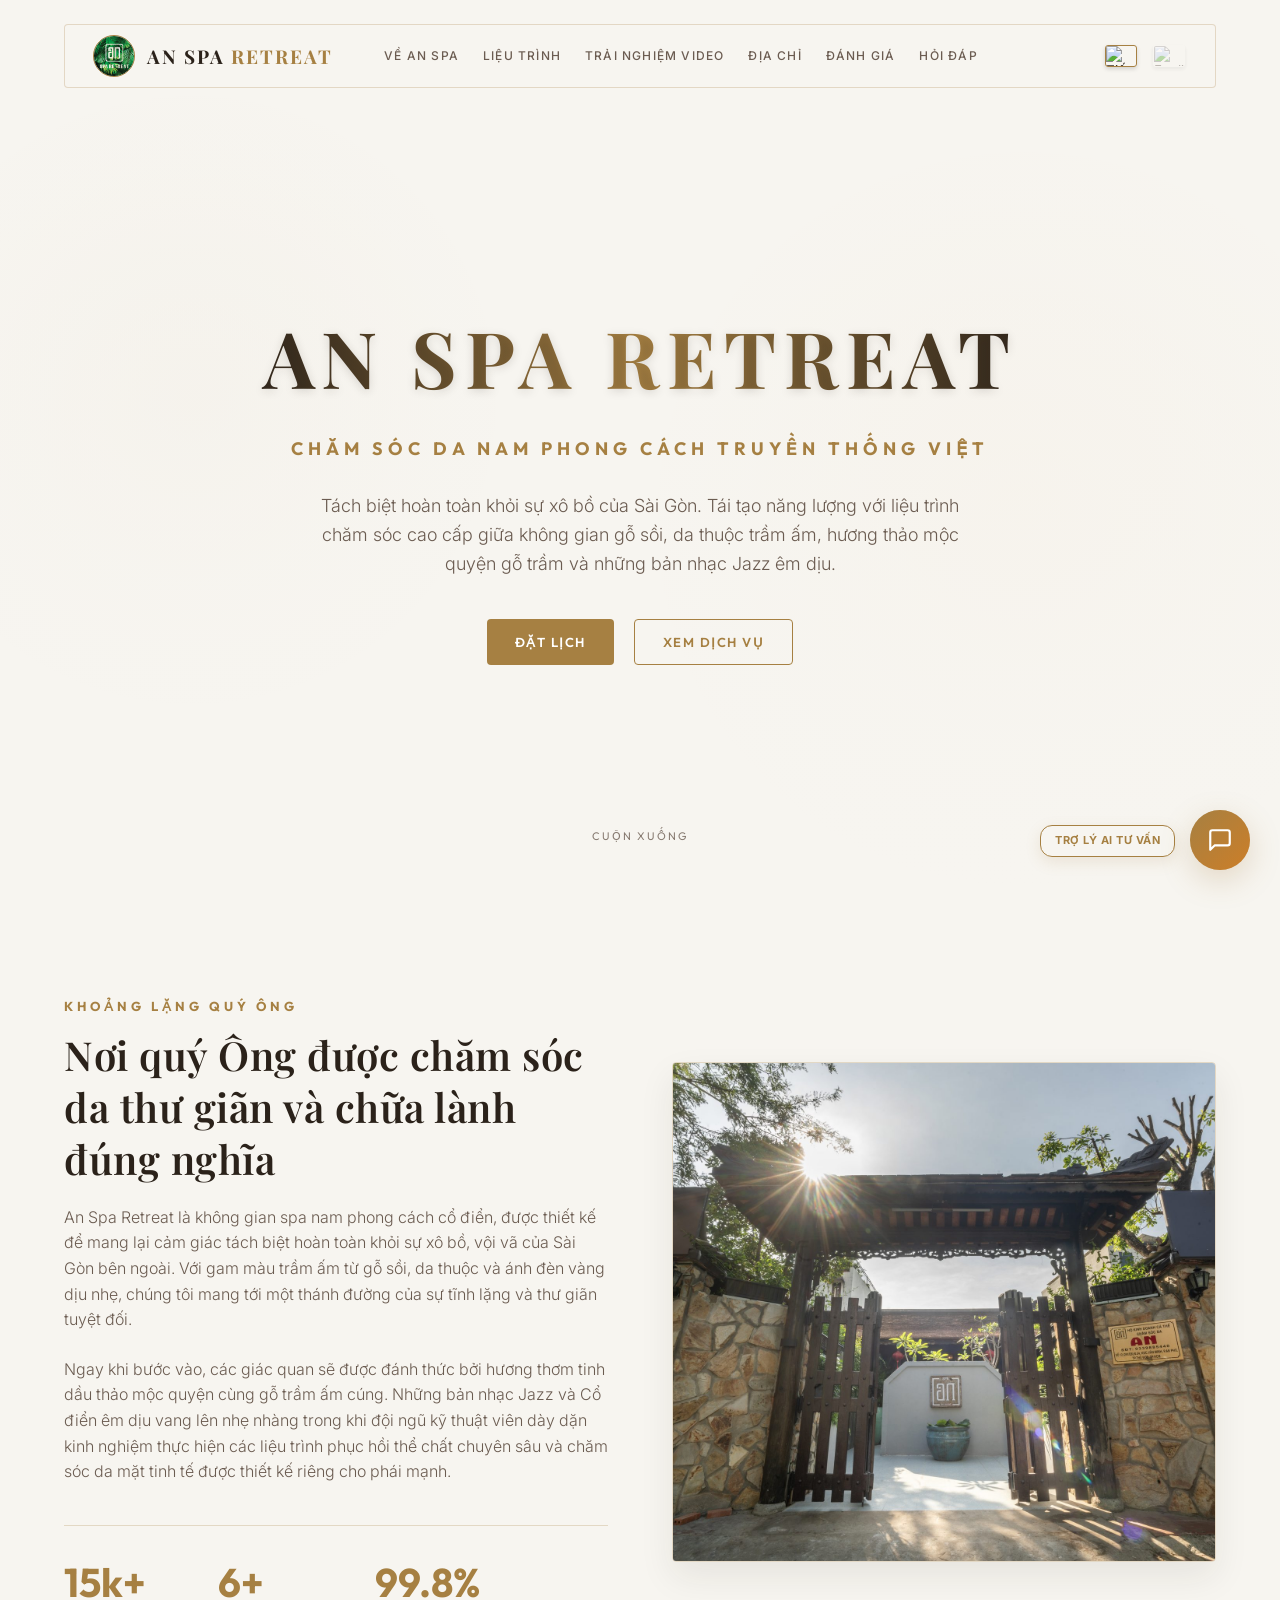
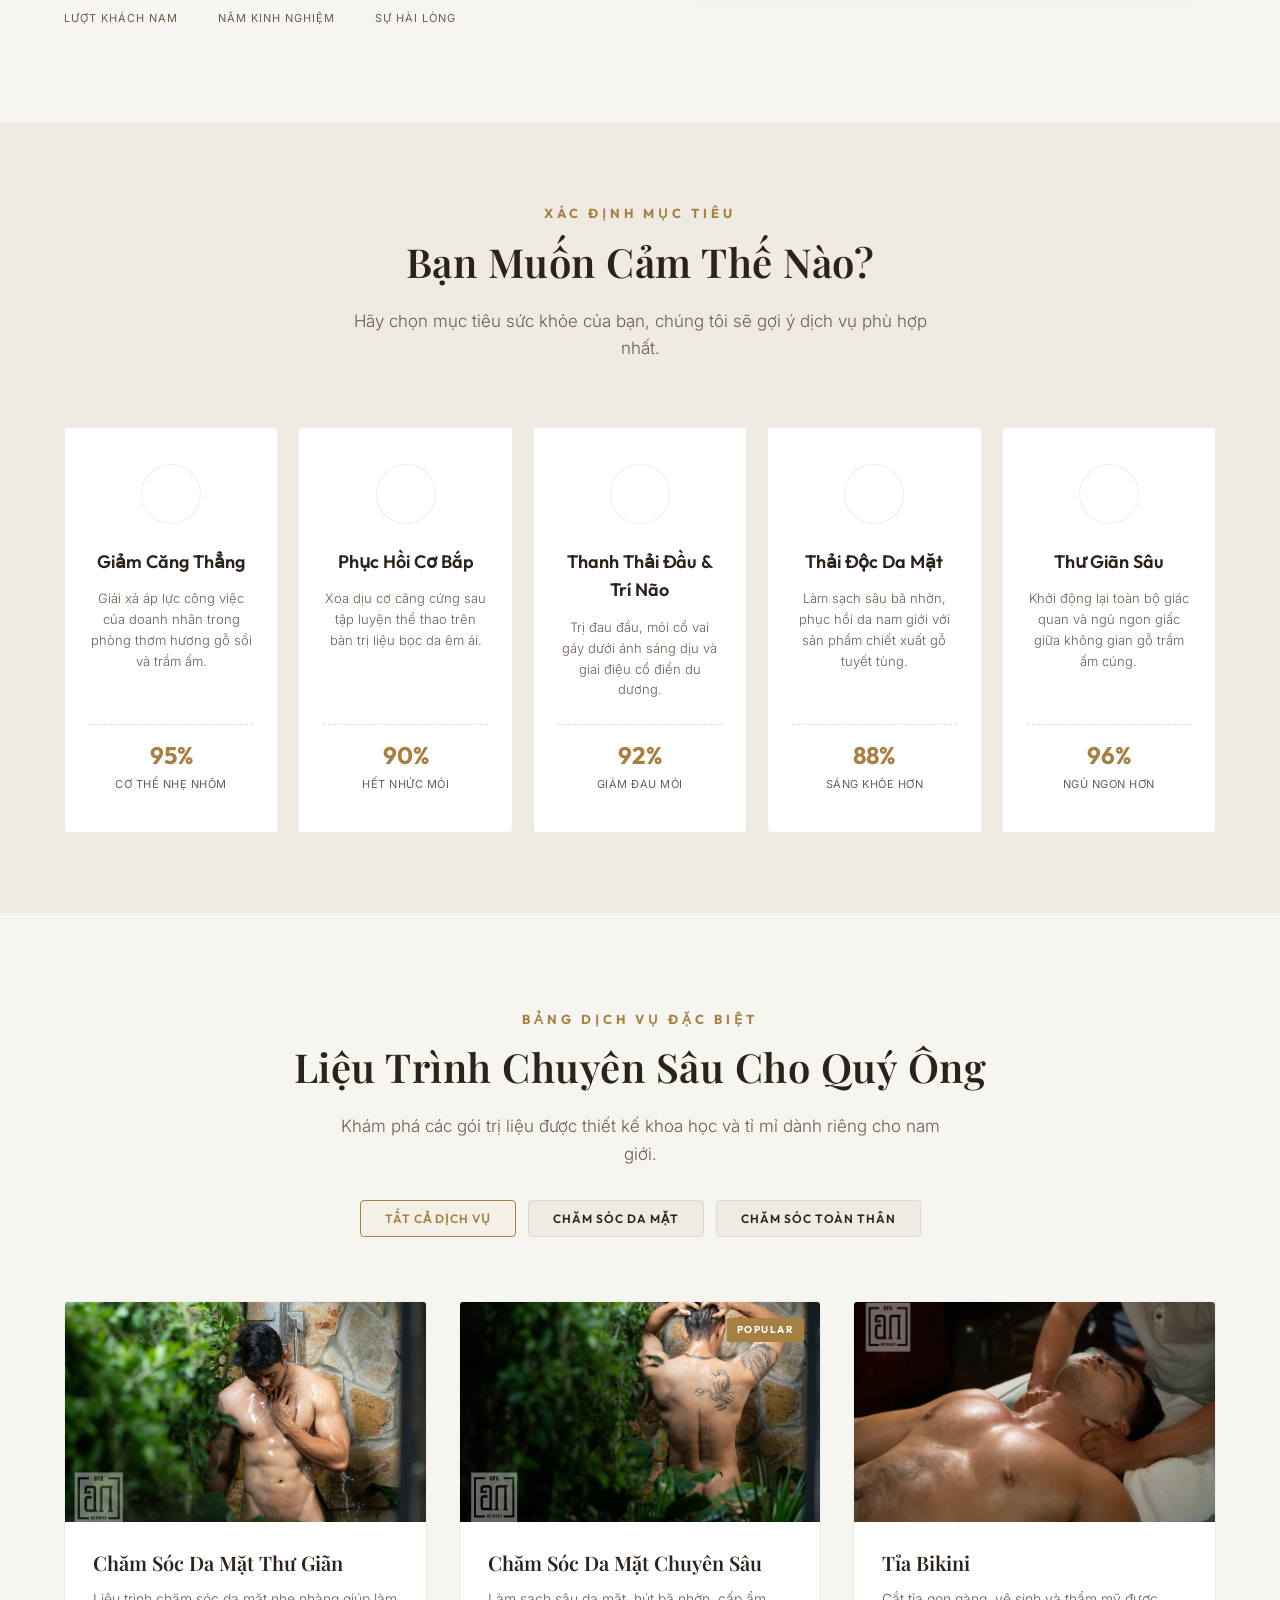
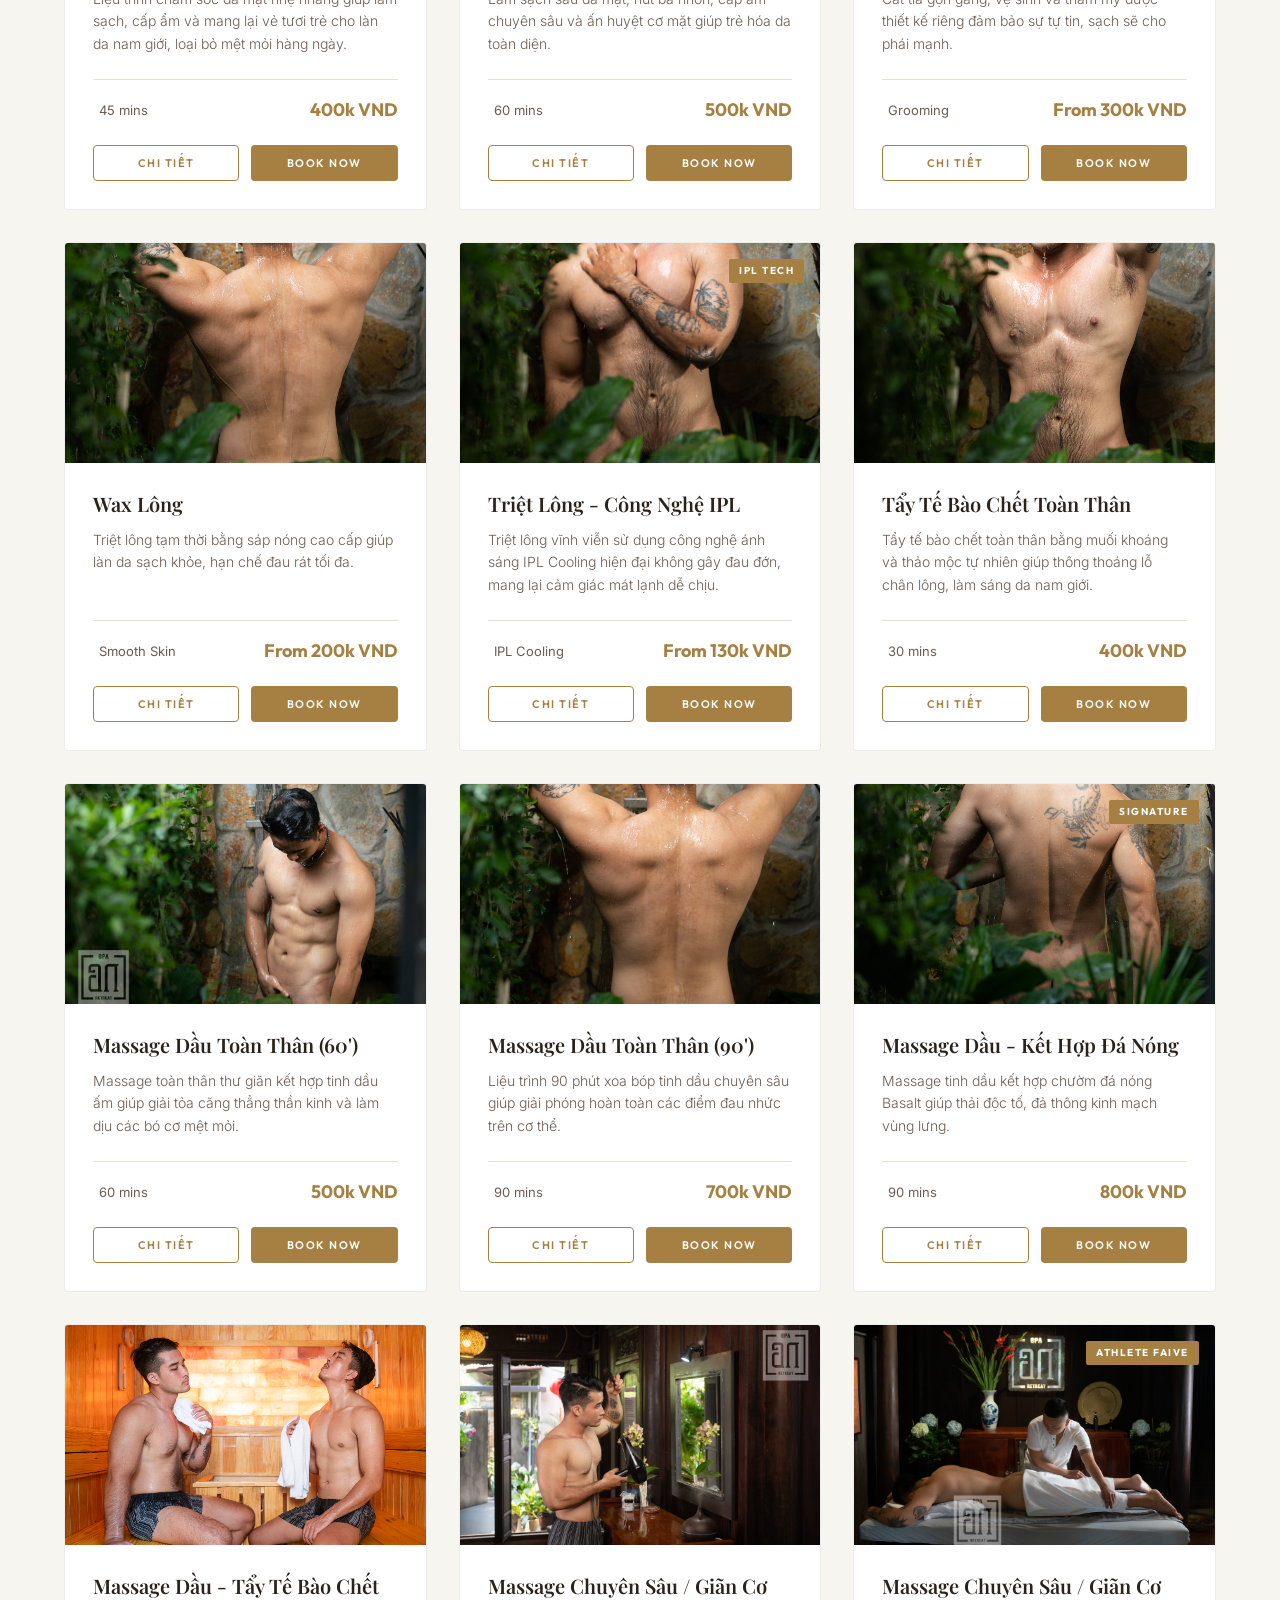
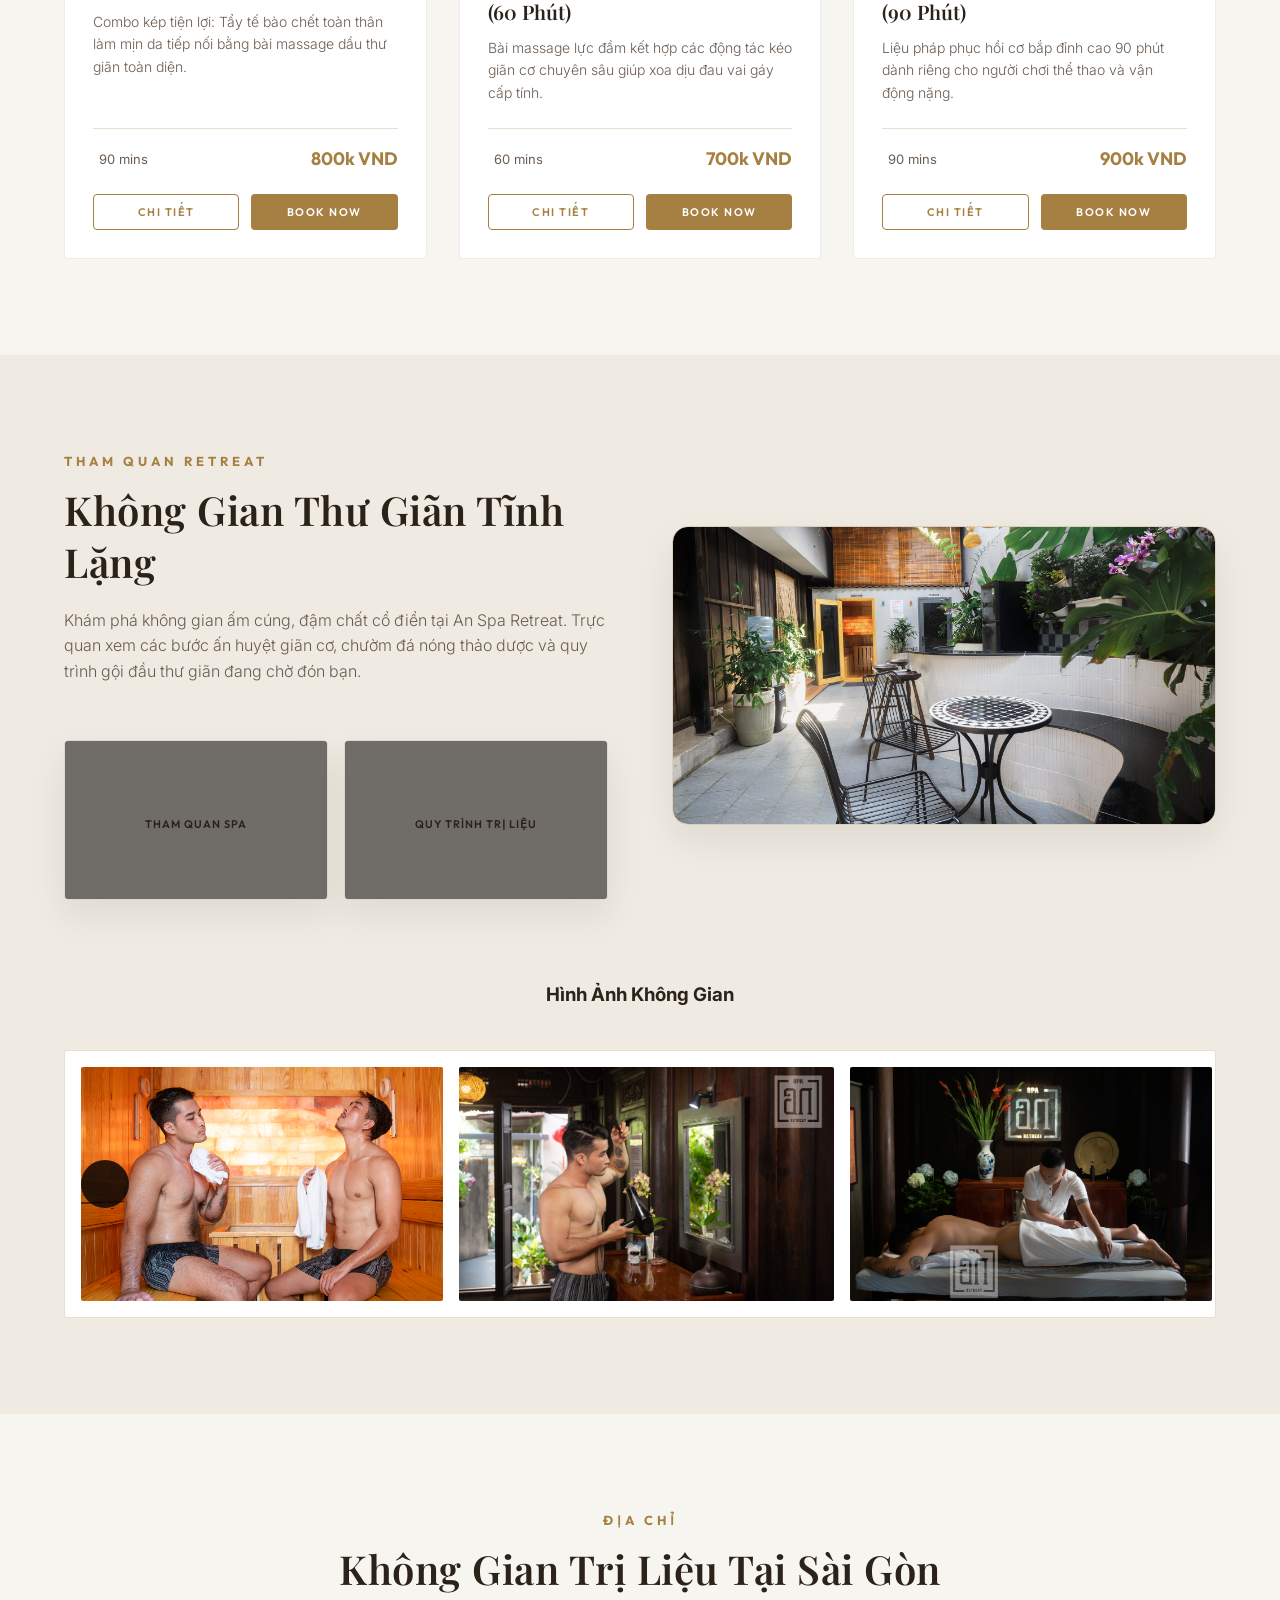
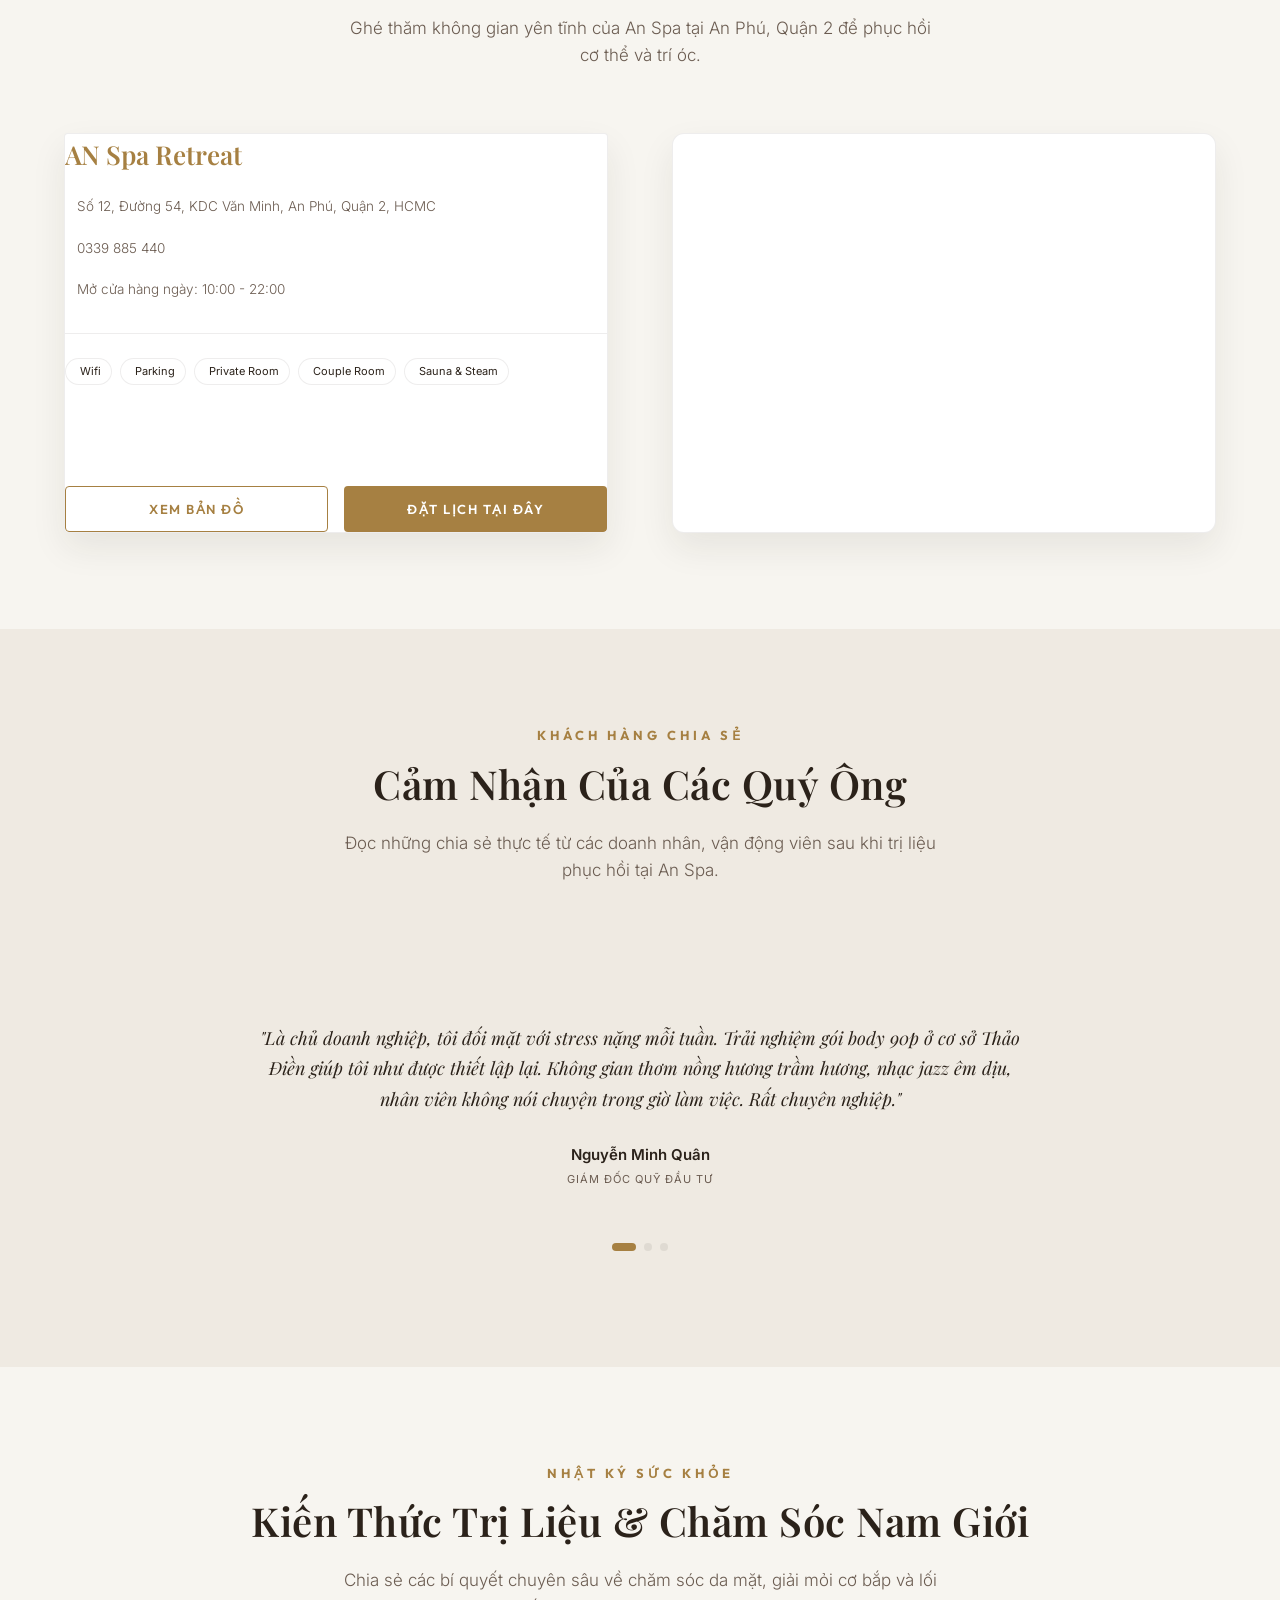
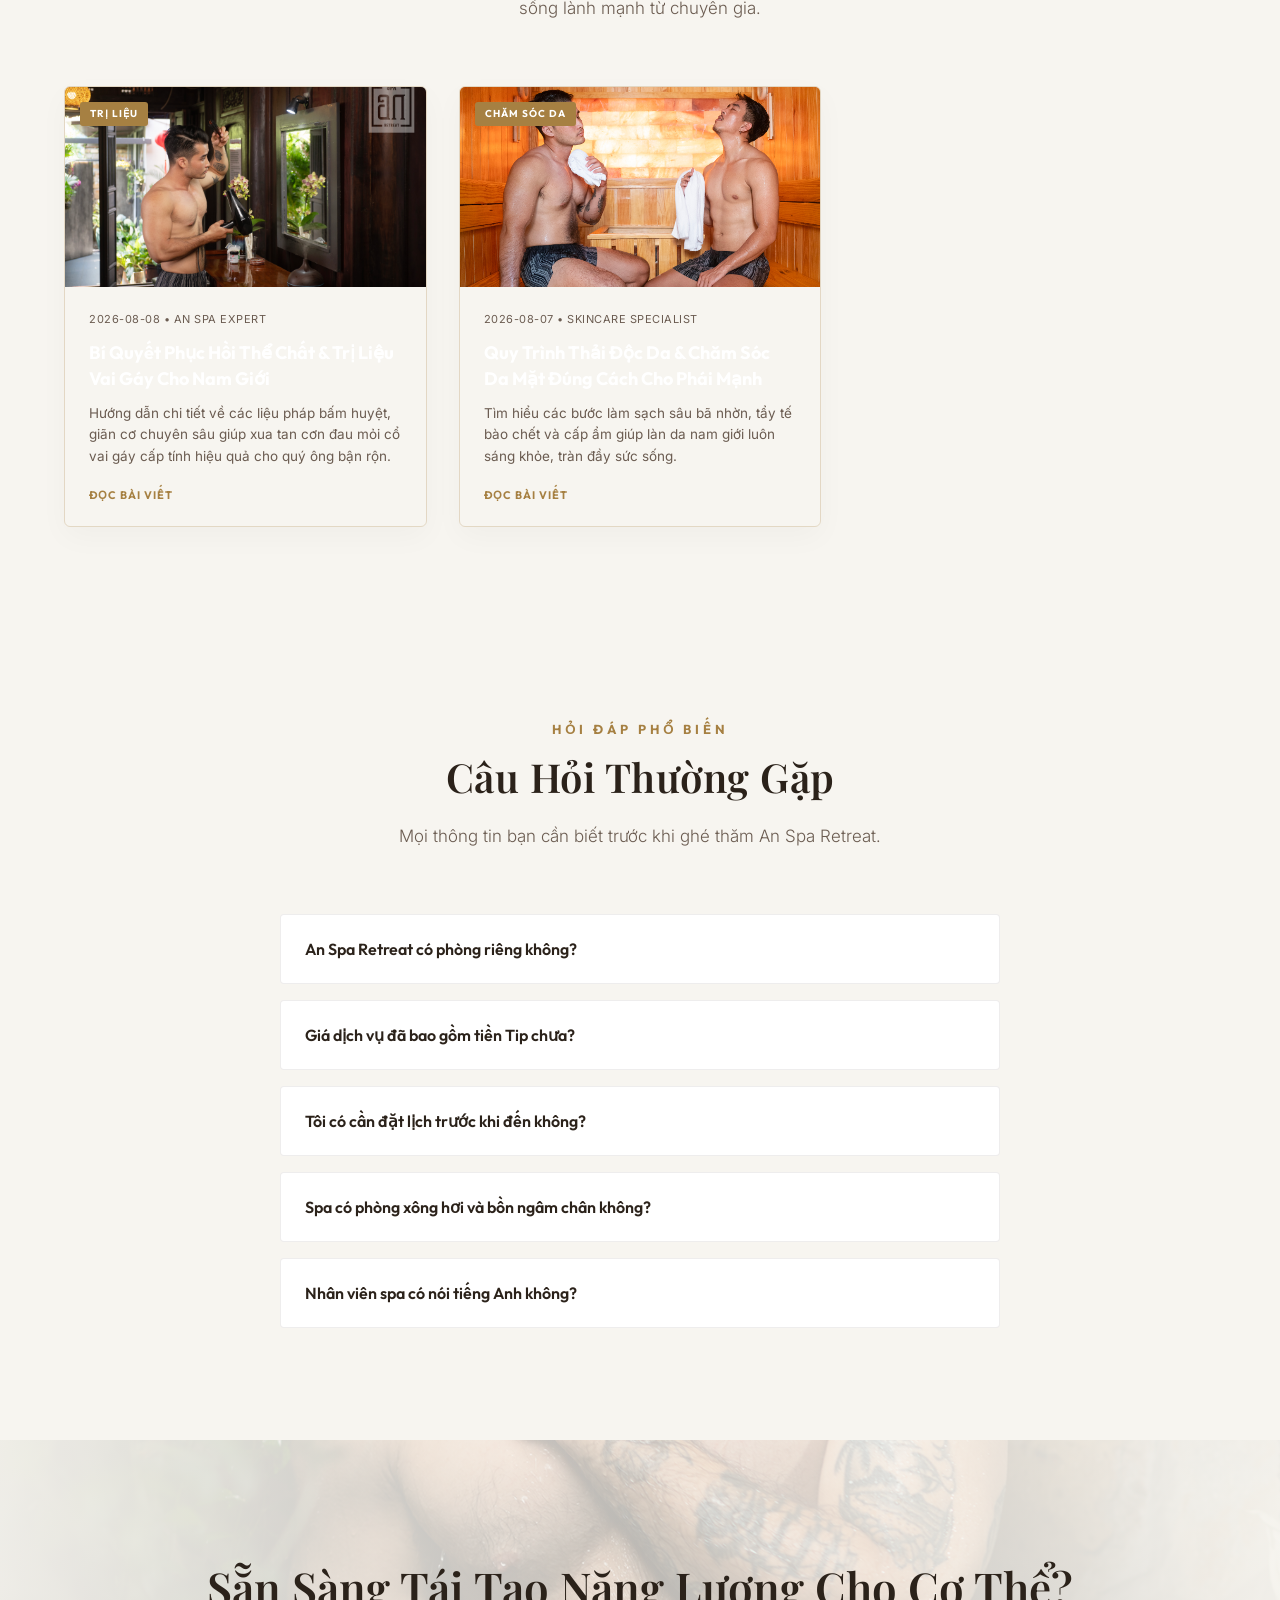
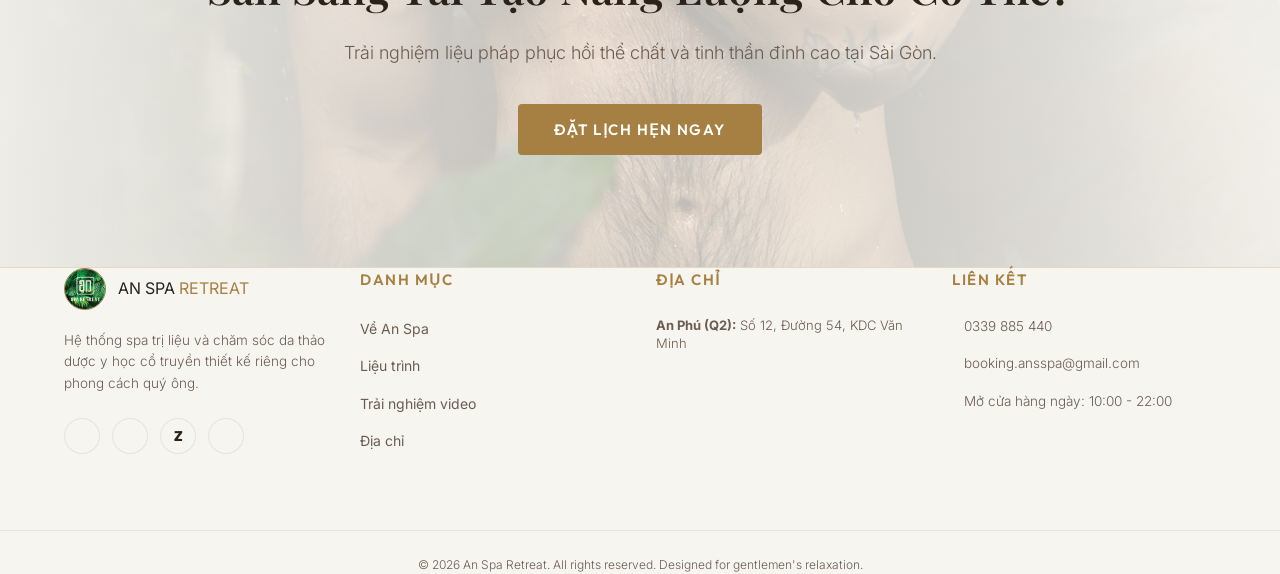
==== commit a5201984: "Keep only one single address at An Phu in the footer and update FAQ 4 branch details in databases" ====
--- a/index.html
+++ b/index.html
@@ -11,7 +11,7 @@
     <link href="https://fonts.googleapis.com/css2?family=Playfair+Display:ital,wght@0,400..900;1,400..900&family=Inter:wght@300;400;500;600;700&family=Outfit:wght@300;400;500;600;700;800&display=swap" rel="stylesheet">
     <!-- Lucide Icons (Loaded from Cloudflare CDN for maximum speed & reliability in VN) -->
     <script src="https://cdnjs.cloudflare.com/ajax/libs/lucide/0.397.0/lucide.min.js"></script>
-    <link rel="stylesheet" href="css/style.css?v=10.5">
+    <link rel="stylesheet" href="css/style.css?v=11.0">
 </head>
 <body class="dark-theme">
 
@@ -393,61 +393,8 @@
                 <p class="section-subtitle" data-t="faq_desc">Everything you need to know before visiting An Spa Retreat.</p>
             </div>
             
-            <div class="container max-w-3xl">
-                <!-- FAQ Item 1 -->
-                <div class="faq-item">
-                    <button class="faq-question">
-                        <span data-t="faq_1_q">Is An Spa Retreat exclusively for men?</span>
-                        <i data-lucide="plus" class="faq-icon"></i>
-                    </button>
-                    <div class="faq-answer">
-                        <p data-t="faq_1_a">An Spa Retreat specializes in treatments, acupressure intensities, and skincare techniques optimized for men's body structures and skin. However, we do welcome couples and female guests in our couple rooms at all branches.</p>
-                    </div>
-                </div>
-
-                <!-- FAQ Item 2 -->
-                <div class="faq-item">
-                    <button class="faq-question">
-                        <span data-t="faq_2_q">What is the price range and are there any extra fees?</span>
-                        <i data-lucide="plus" class="faq-icon"></i>
-                    </button>
-                    <div class="faq-answer">
-                        <p data-t="faq_2_a">Our prices range from 500,000 VND for a 60-minute session to 1,200,000 VND for premium combos. There are absolutely no hidden fees, surcharge taxes, or mandatory tips. You pay exactly the price listed on the menu.</p>
-                    </div>
-                </div>
-
-                <!-- FAQ Item 3 -->
-                <div class="faq-item">
-                    <button class="faq-question">
-                        <span data-t="faq_3_q">Do I need to book an appointment in advance?</span>
-                        <i data-lucide="plus" class="faq-icon"></i>
-                    </button>
-                    <div class="faq-answer">
-                        <p data-t="faq_3_a">While we accept walk-in clients if slots are available, we highly recommend booking at least 1-2 hours in advance (especially for weekends) to secure your preferred slot, branch, and therapist preference.</p>
-                    </div>
-                </div>
-
-                <!-- FAQ Item 4 -->
-                <div class="faq-item">
-                    <button class="faq-question">
-                        <span data-t="faq_4_q">Do you have private rooms and saunas?</span>
-                        <i data-lucide="plus" class="faq-icon"></i>
-                    </button>
-                    <div class="faq-answer">
-                        <p data-t="faq_4_a">Yes. We have private treatment rooms for individuals, couple rooms, and premium lounges. Our Nguyen Thi Minh Khai branch also features a luxury herbal sauna & steam room which you can use before or after your therapy.</p>
-                    </div>
-                </div>
-
-                <!-- FAQ Item 5 -->
-                <div class="faq-item">
-                    <button class="faq-question">
-                        <span data-t="faq_5_q">Can the therapists speak English?</span>
-                        <i data-lucide="plus" class="faq-icon"></i>
-                    </button>
-                    <div class="faq-answer">
-                        <p data-t="faq_5_a">Yes. Our front-desk receptionists and therapists can communicate effectively in English. We ensure all international guests feel fully comfortable expressing their needs and pressure preferences.</p>
-                    </div>
-                </div>
+            <div class="container max-w-3xl" id="faq-accordion-container">
+                <!-- Dynamic FAQ list will be rendered here by main.js -->
             </div>
         </section>
 
@@ -497,8 +444,6 @@
                 <h4 class="footer-title" data-t="footer_locations">Locations</h4>
                 <ul class="footer-links">
                     <li><span class="loc-item"><strong>An Phú (Q2):</strong> Số 12, Đường 54, KDC Văn Minh</span></li>
-                    <li><span class="loc-item"><strong>Minh Khai:</strong> 18bis/13 N.T.M.Khai, D1</span></li>
-                    <li><span class="loc-item"><strong>Dang Tran Con:</strong> 12 Dang Tran Con, D1</span></li>
                 </ul>
             </div>
 
@@ -754,8 +699,8 @@
     </div>
 
     <!-- JavaScript Database & Main Logic -->
-    <script src="js/data.js?v=10.5"></script>
-    <script src="js/main.js?v=10.5"></script>
-    <script src="js/ai-assistant.js?v=10.5"></script>
+    <script src="js/data.js?v=11.0"></script>
+    <script src="js/main.js?v=11.0"></script>
+    <script src="js/ai-assistant.js?v=11.0"></script>
 </body>
 </html>
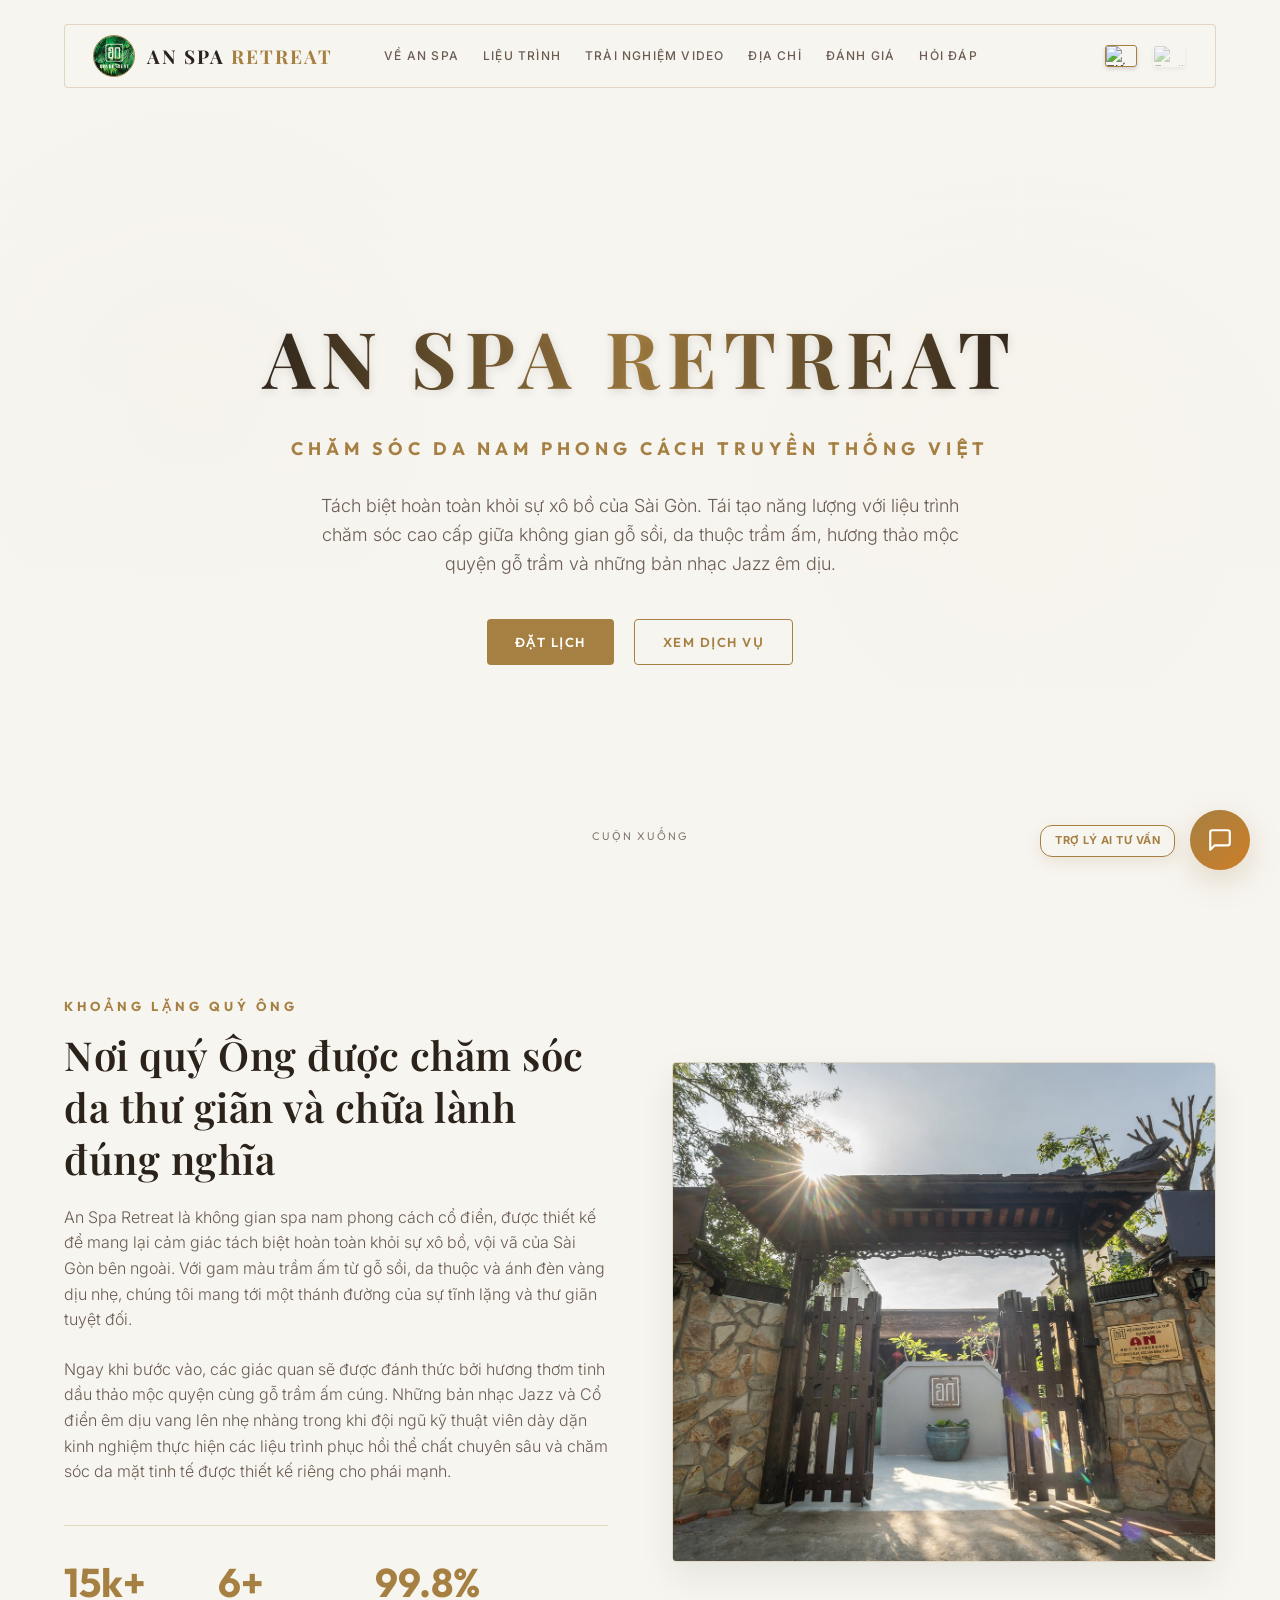
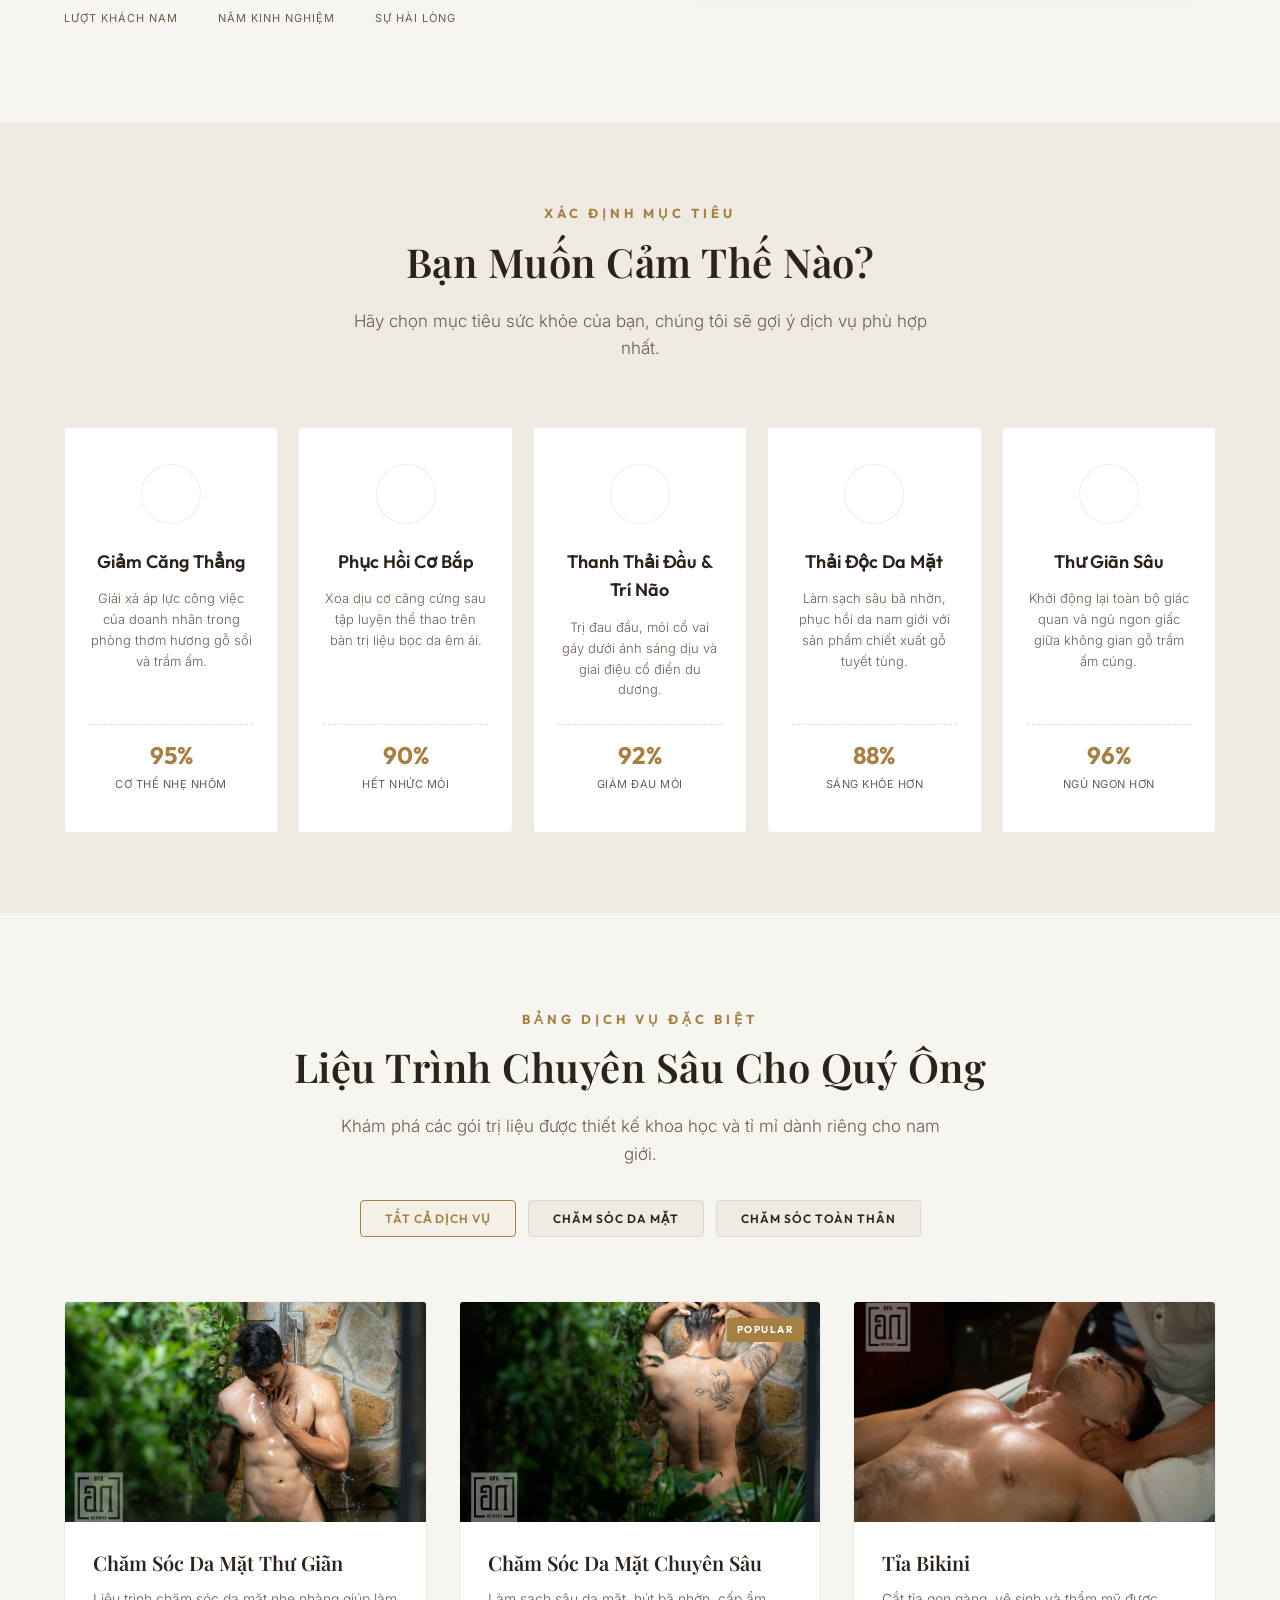
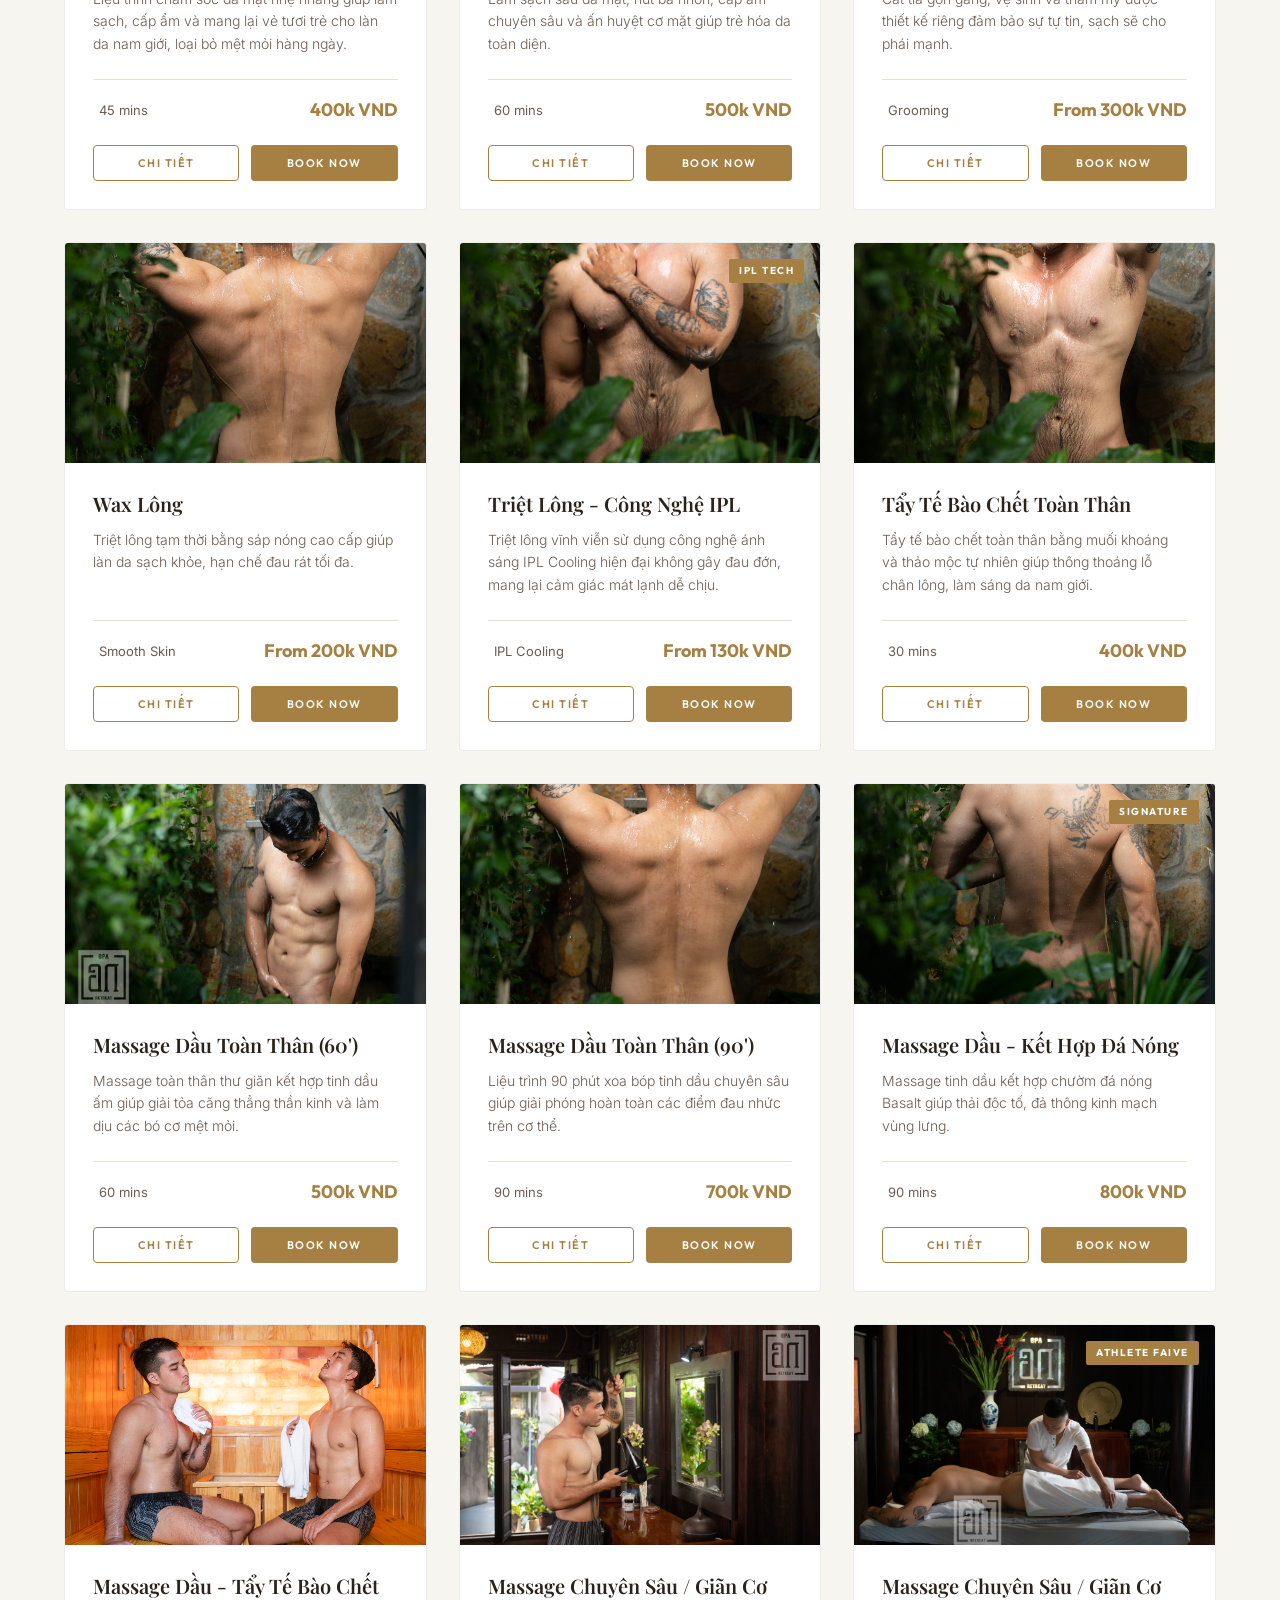
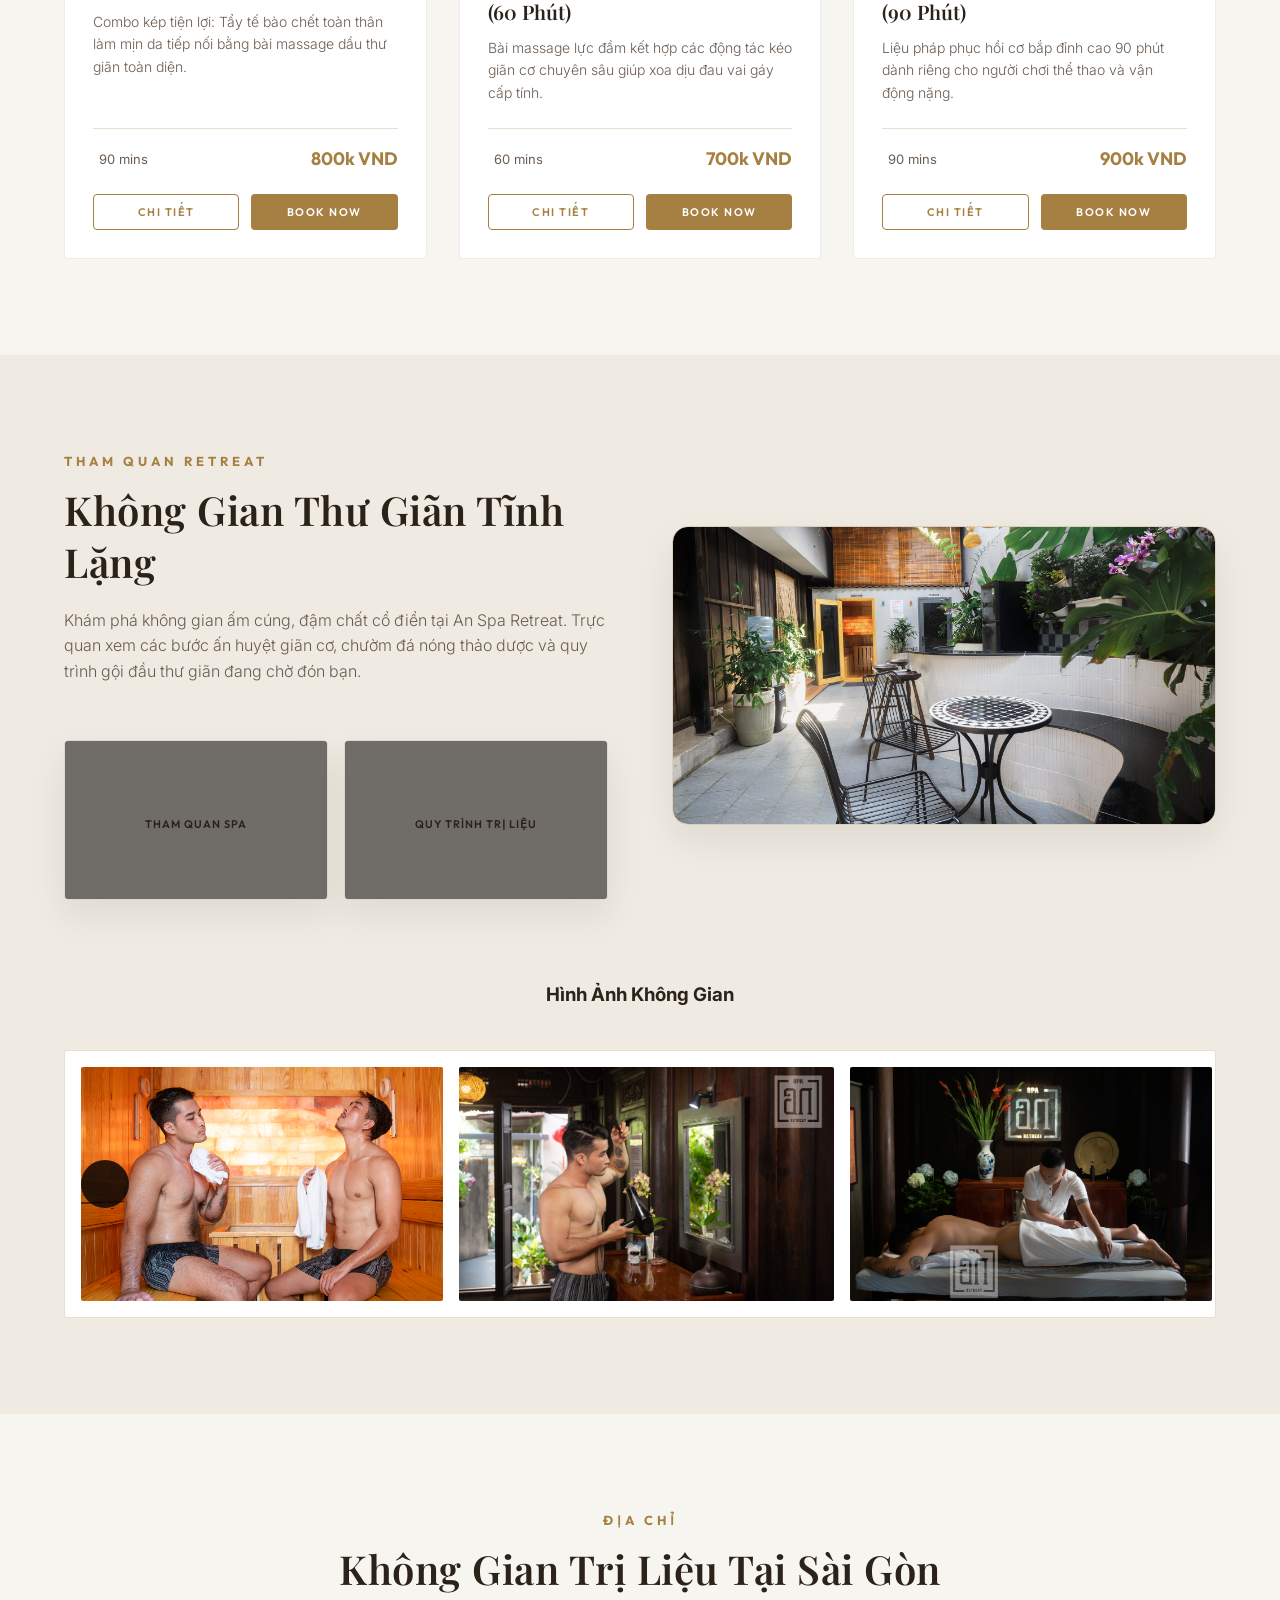
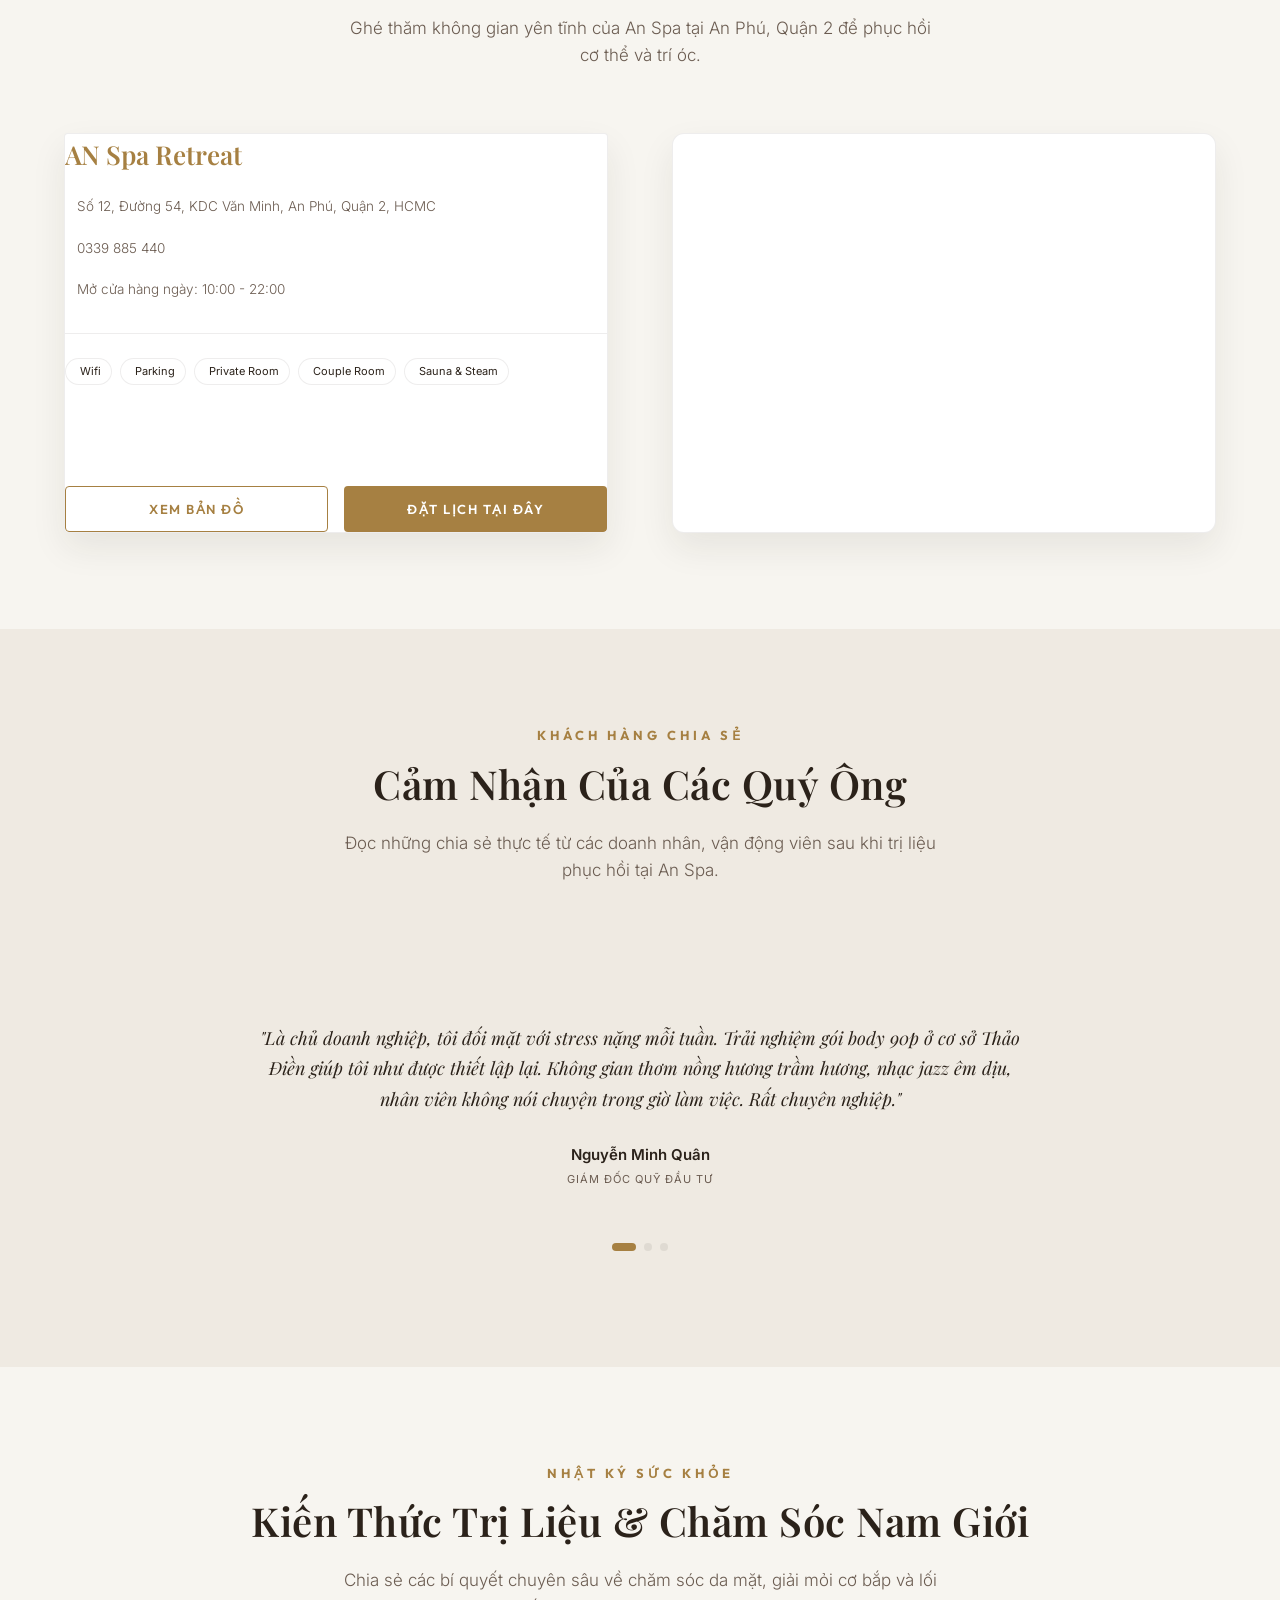
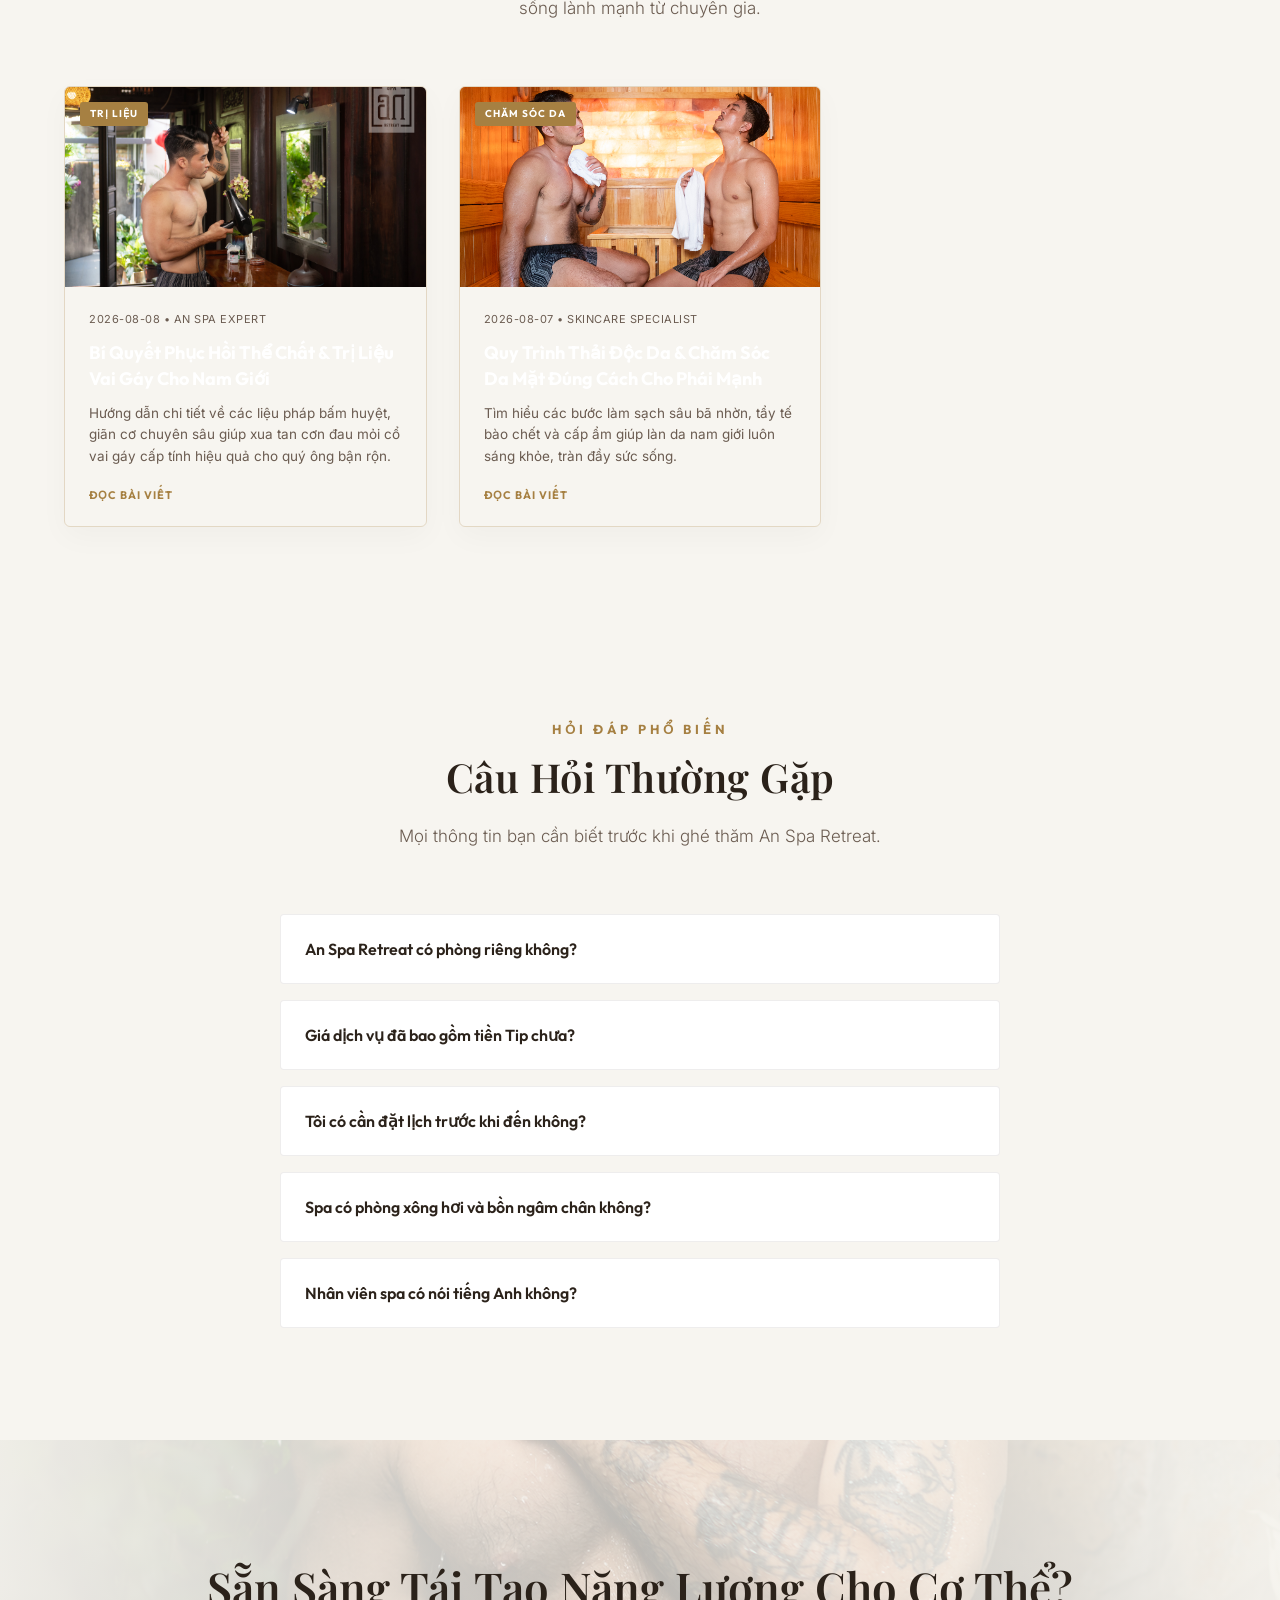
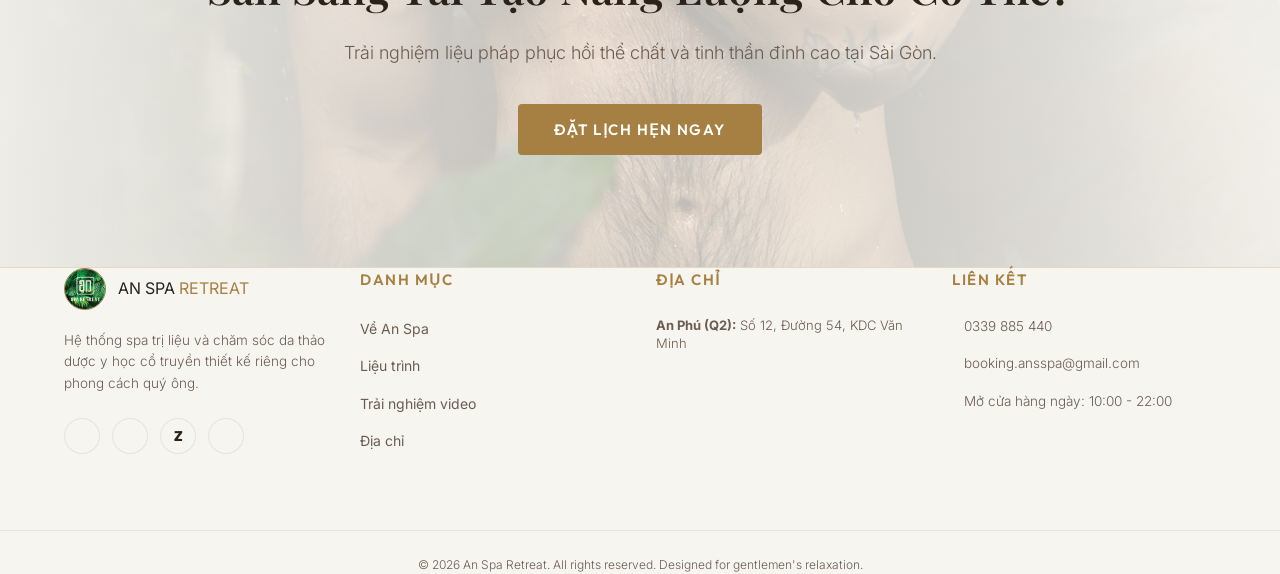
==== commit efbd0bd2: "Optimize and apply 9705.jpg as the About section main image" ====
--- a/index.html
+++ b/index.html
@@ -11,7 +11,7 @@
     <link href="https://fonts.googleapis.com/css2?family=Playfair+Display:ital,wght@0,400..900;1,400..900&family=Inter:wght@300;400;500;600;700&family=Outfit:wght@300;400;500;600;700;800&display=swap" rel="stylesheet">
     <!-- Lucide Icons (Loaded from Cloudflare CDN for maximum speed & reliability in VN) -->
     <script src="https://cdnjs.cloudflare.com/ajax/libs/lucide/0.397.0/lucide.min.js"></script>
-    <link rel="stylesheet" href="css/style.css?v=11.0">
+    <link rel="stylesheet" href="css/style.css?v=11.5">
 </head>
 <body class="dark-theme">
 
@@ -699,8 +699,8 @@
     </div>
 
     <!-- JavaScript Database & Main Logic -->
-    <script src="js/data.js?v=11.0"></script>
-    <script src="js/main.js?v=11.0"></script>
-    <script src="js/ai-assistant.js?v=11.0"></script>
+    <script src="js/data.js?v=11.5"></script>
+    <script src="js/main.js?v=11.5"></script>
+    <script src="js/ai-assistant.js?v=11.5"></script>
 </body>
 </html>
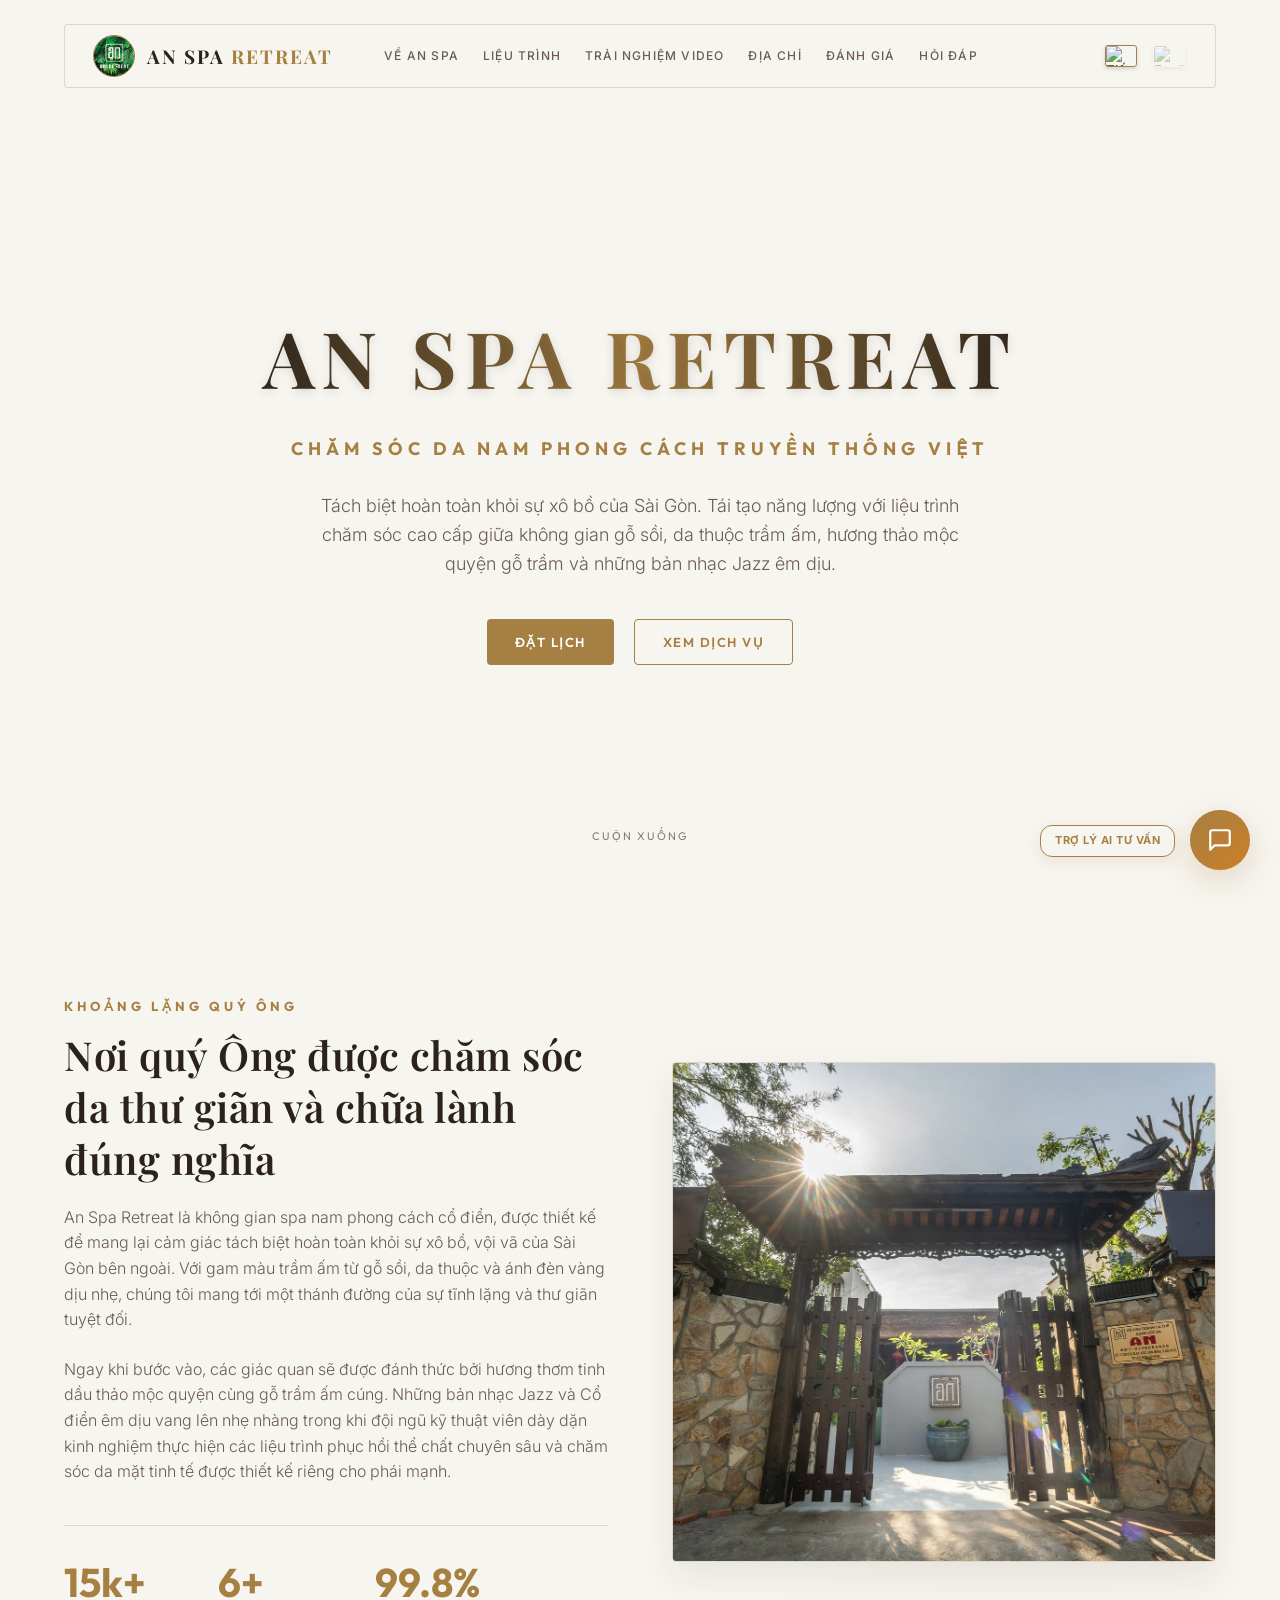
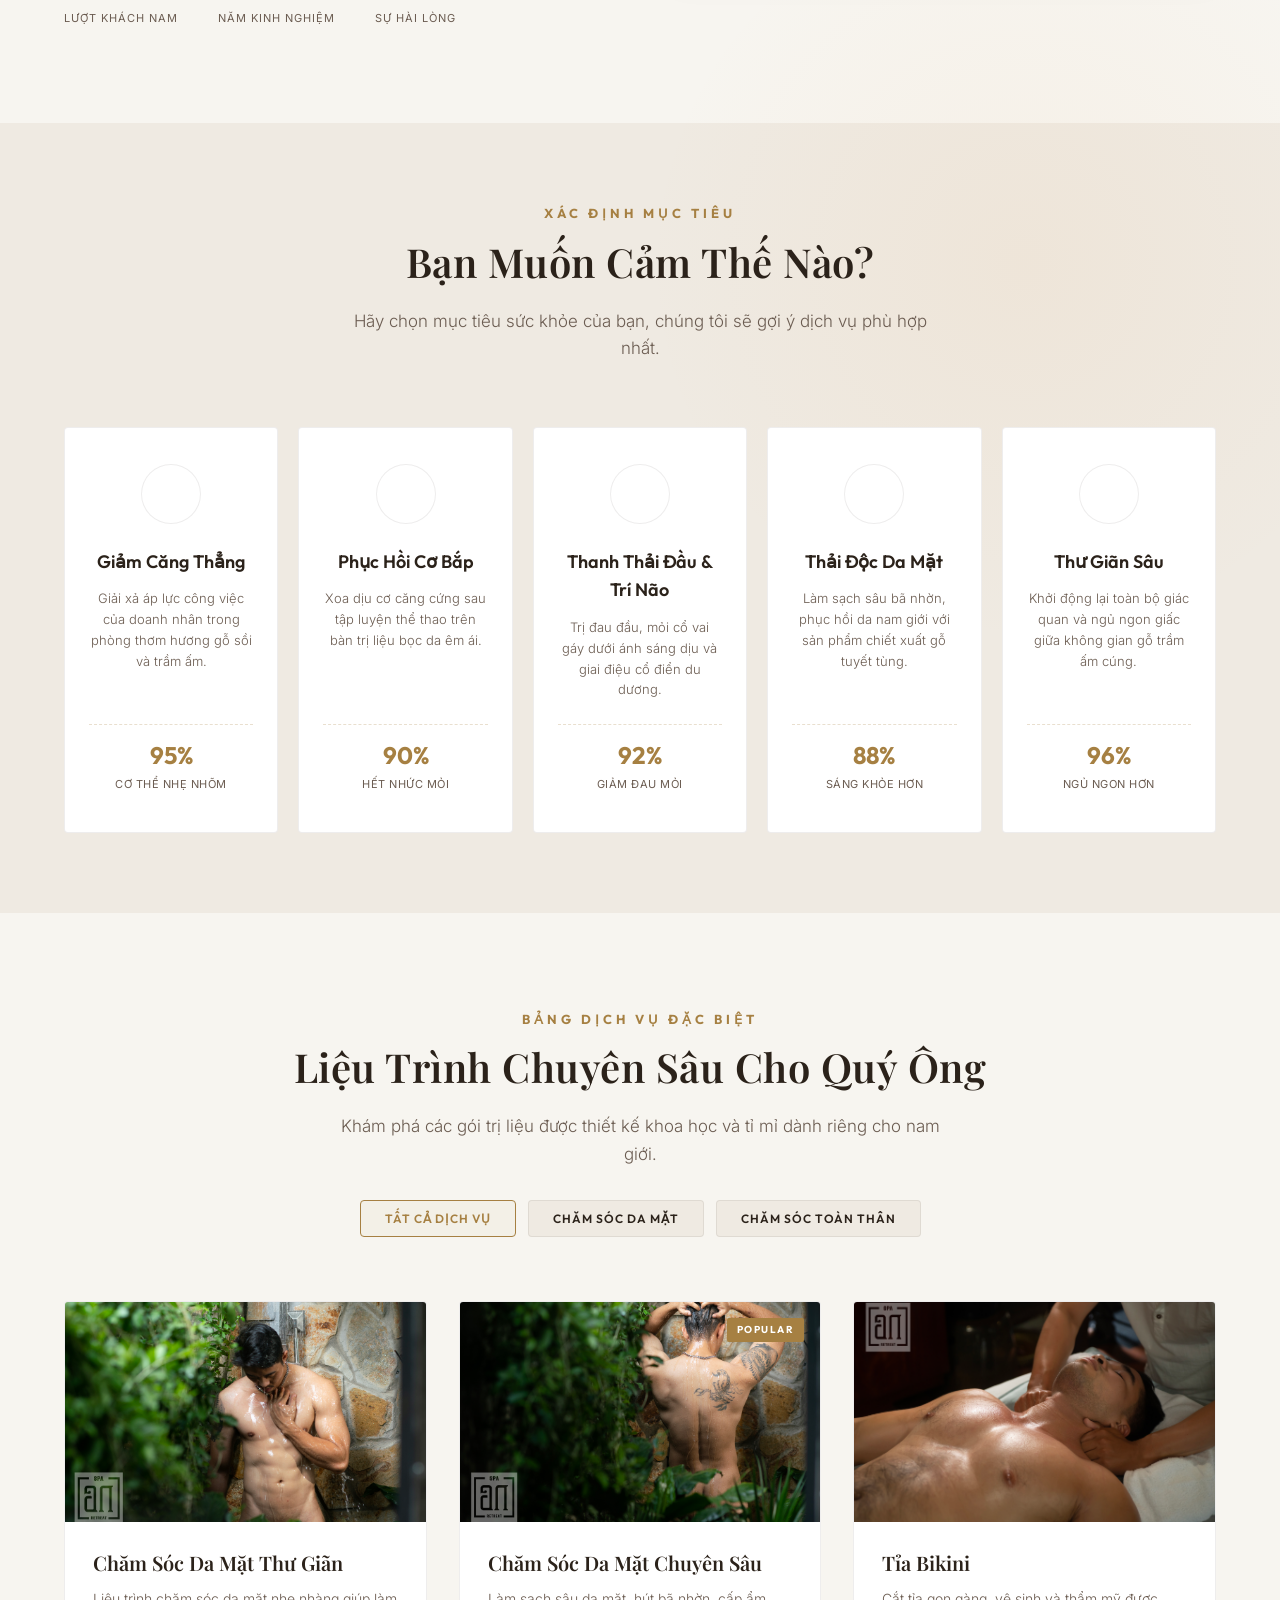
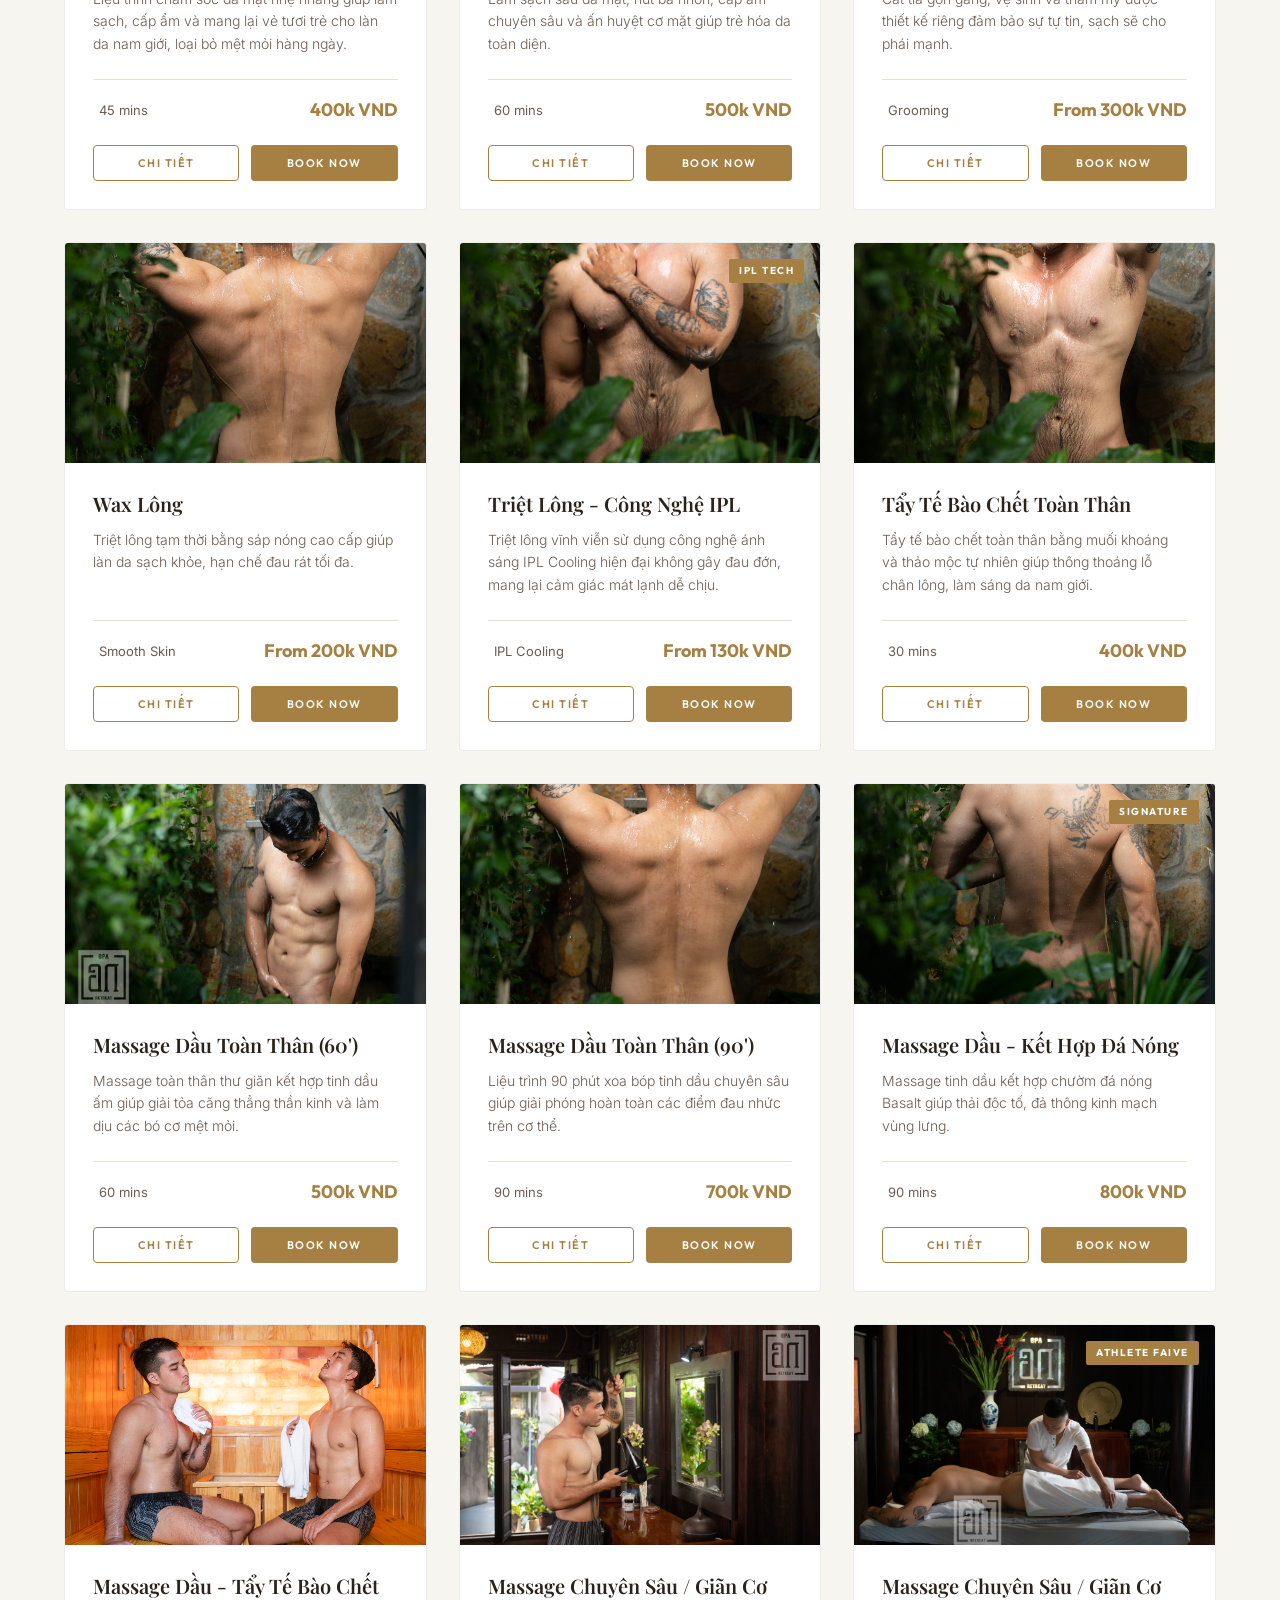
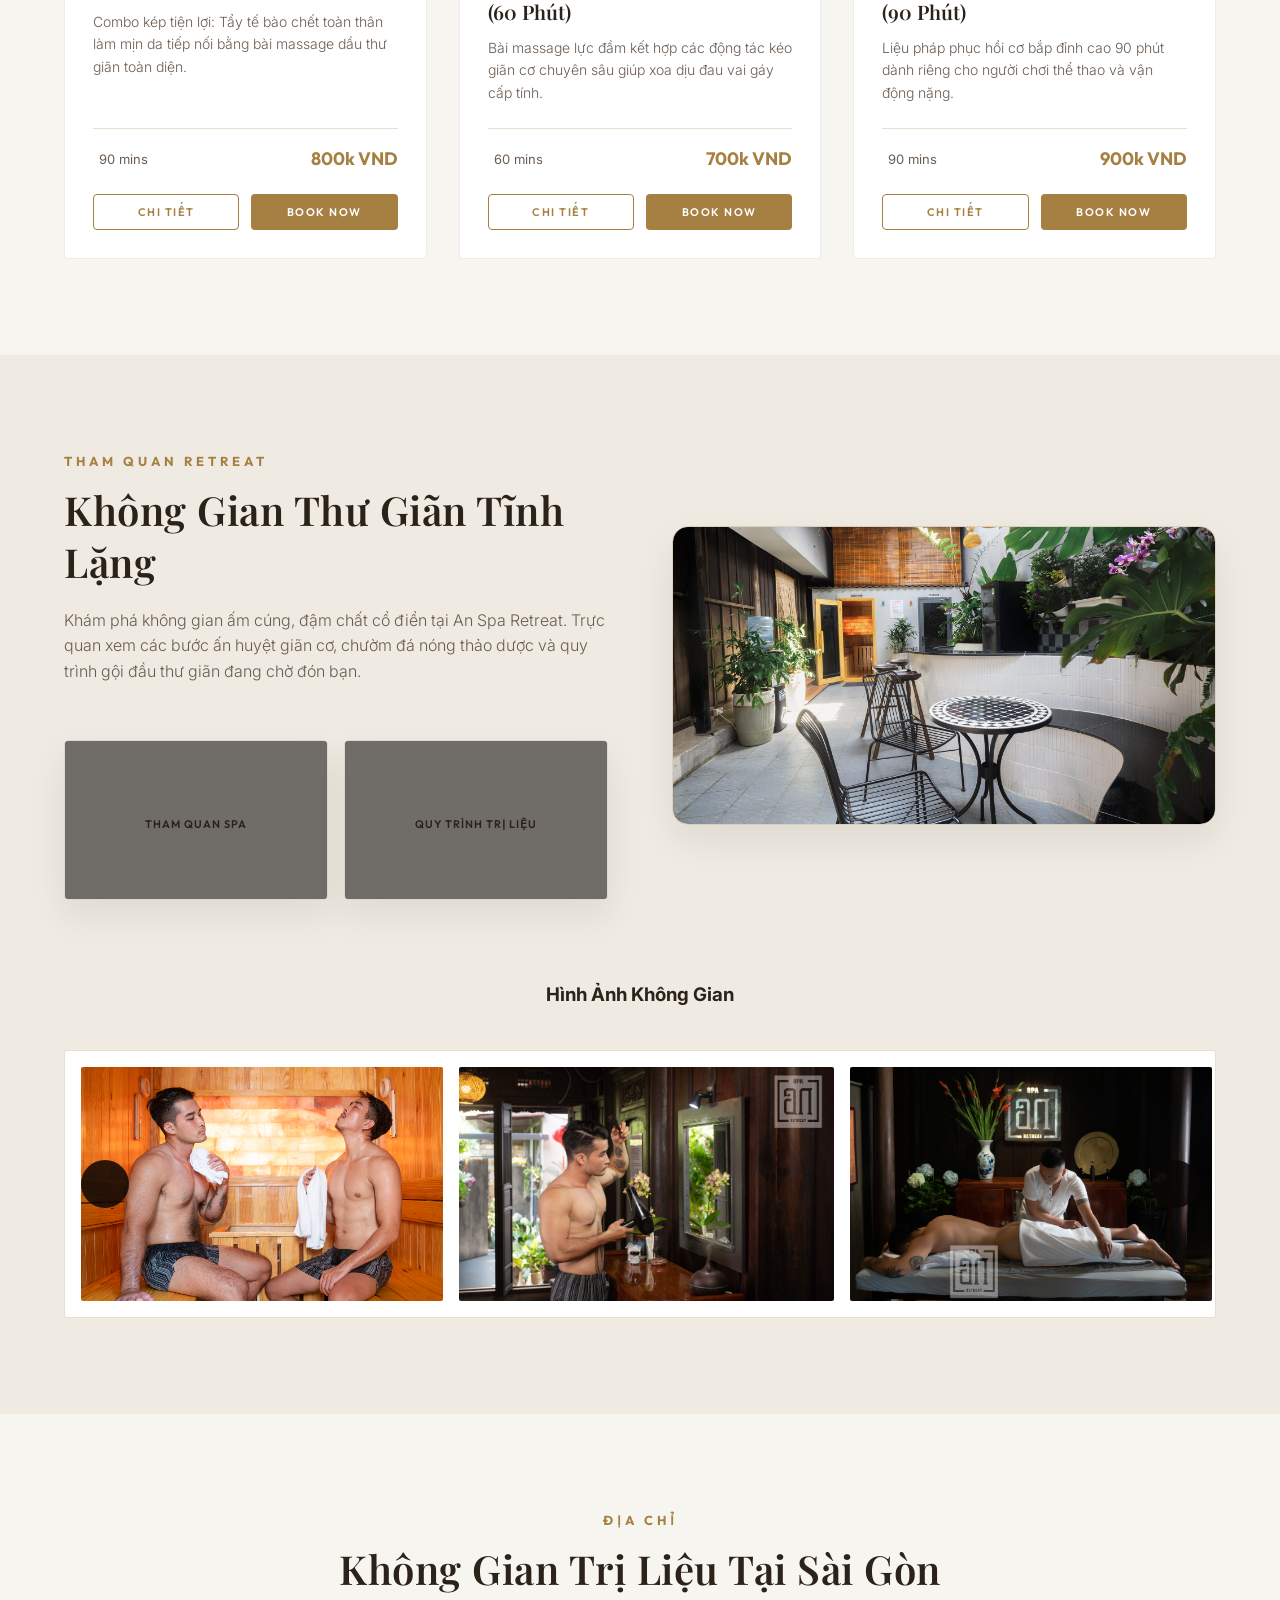
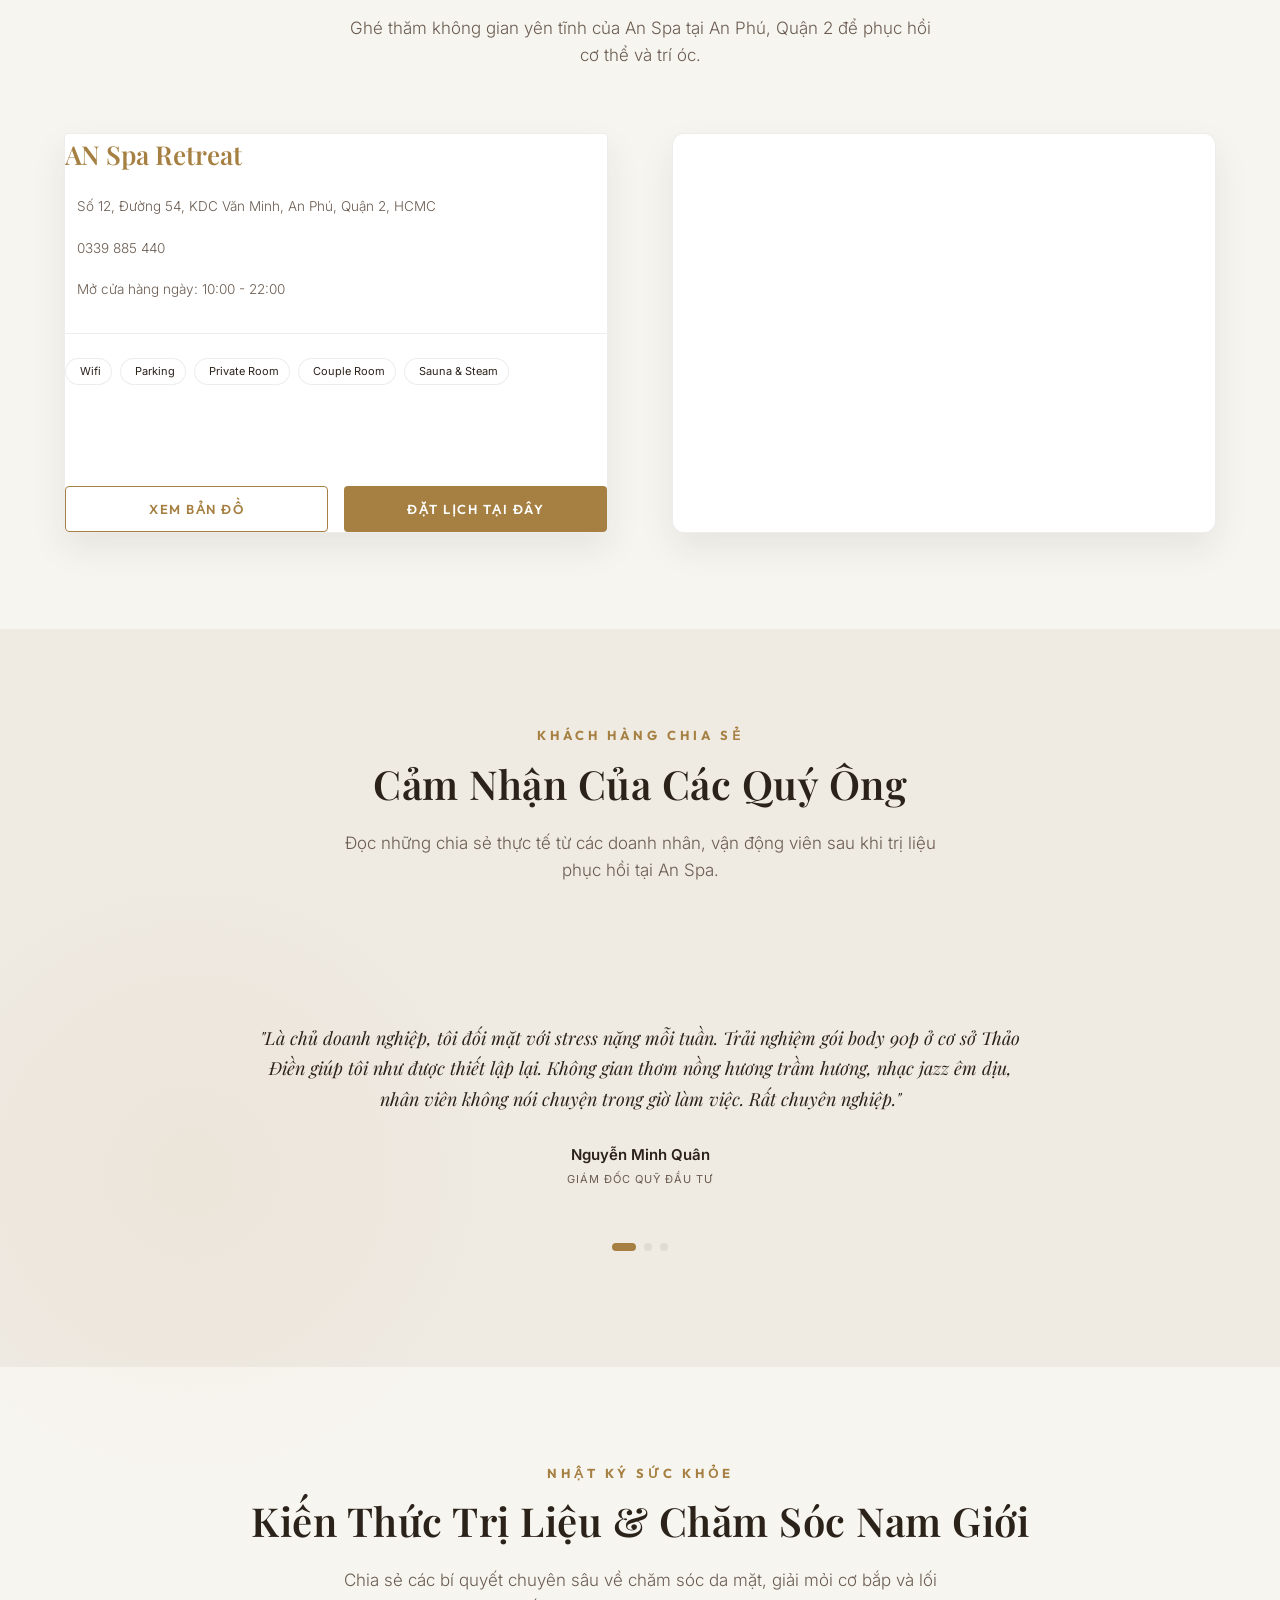
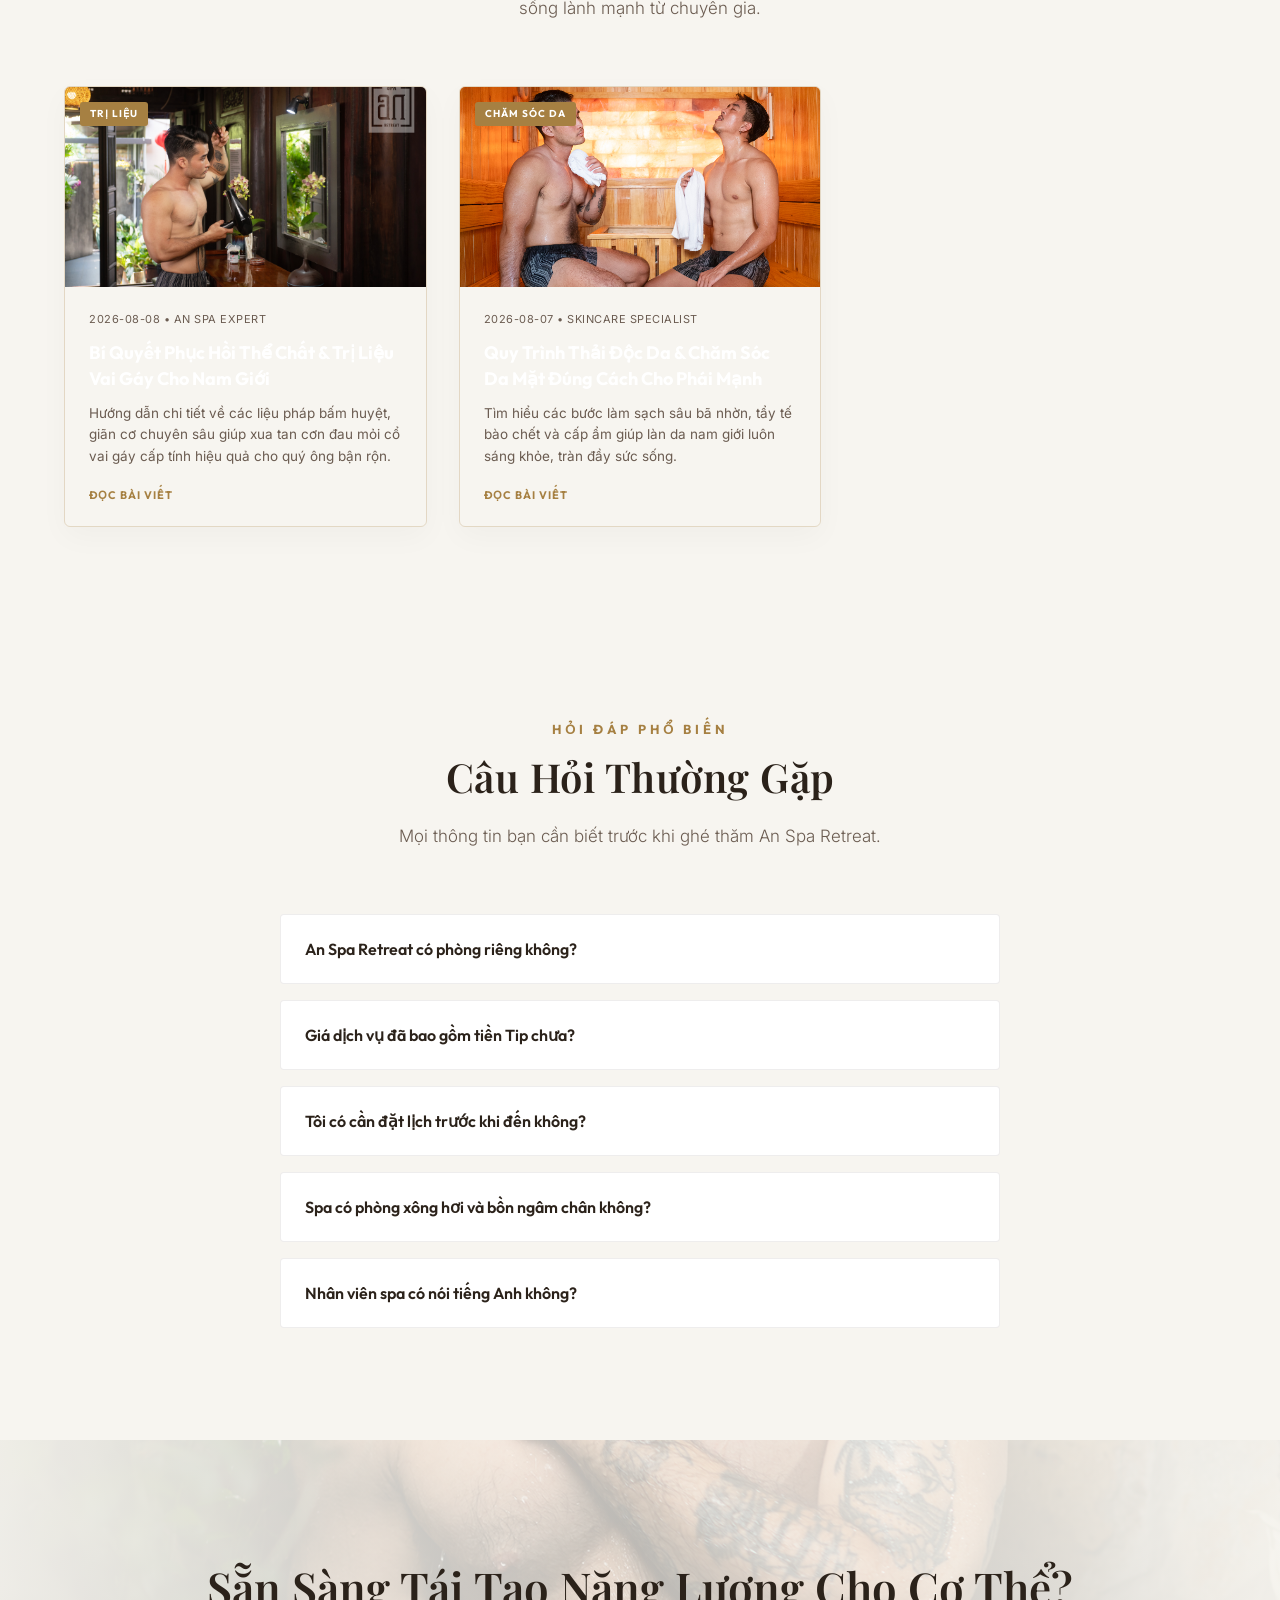
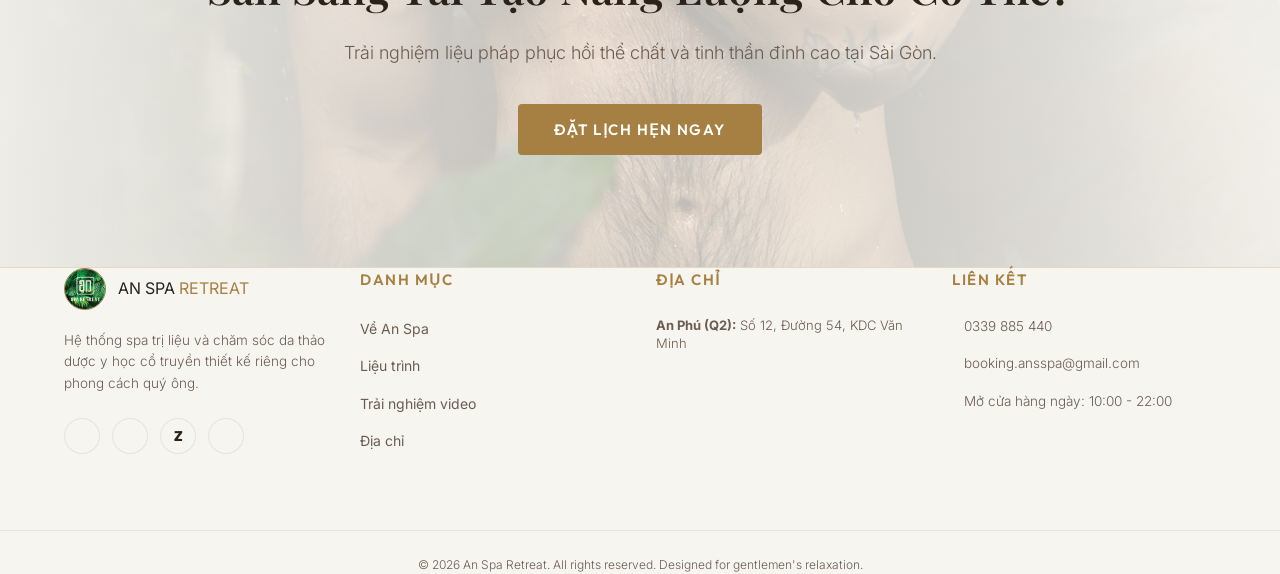
==== commit 98423fe3: "Migrate body pseudo-glows to relative main-content with overflow-x: hidden to resolve iOS Safari lay" ====
--- a/index.html
+++ b/index.html
@@ -11,7 +11,7 @@
     <link href="https://fonts.googleapis.com/css2?family=Playfair+Display:ital,wght@0,400..900;1,400..900&family=Inter:wght@300;400;500;600;700&family=Outfit:wght@300;400;500;600;700;800&display=swap" rel="stylesheet">
     <!-- Lucide Icons (Loaded from Cloudflare CDN for maximum speed & reliability in VN) -->
     <script src="https://cdnjs.cloudflare.com/ajax/libs/lucide/0.397.0/lucide.min.js"></script>
-    <link rel="stylesheet" href="css/style.css?v=11.5">
+    <link rel="stylesheet" href="css/style.css?v=12.5">
 </head>
 <body class="dark-theme">
 
@@ -61,7 +61,7 @@
         <section id="hero" class="hero-section">
             <div class="hero-video-wrapper">
                 <video autoplay loop muted playsinline class="hero-video" id="hero-video">
-                    <source src="assets/videos/An Spa Render 2_3.mp4" type="video/mp4">
+                    <source src="assets/videos/hero_bg.mp4" type="video/mp4">
                     Your browser does not support the video tag.
                 </video>
                 <div class="hero-overlay"></div>
@@ -699,8 +699,8 @@
     </div>
 
     <!-- JavaScript Database & Main Logic -->
-    <script src="js/data.js?v=11.5"></script>
-    <script src="js/main.js?v=11.5"></script>
-    <script src="js/ai-assistant.js?v=11.5"></script>
+    <script src="js/data.js?v=12.5"></script>
+    <script src="js/main.js?v=12.5"></script>
+    <script src="js/ai-assistant.js?v=12.5"></script>
 </body>
 </html>
--- a/css/style.css
+++ b/css/style.css
@@ -39,16 +39,29 @@
     scroll-behavior: smooth;
 }
 
+html,
+body {
+    overflow-x: hidden;
+    width: 100%;
+    margin: 0;
+    padding: 0;
+}
+
 body {
     background-color: var(--bg-dark-obsidian);
     color: var(--text-white);
     font-family: var(--font-body);
     line-height: 1.6;
+}
+
+#main-content {
+    position: relative;
     overflow-x: hidden;
+    width: 100%;
 }
 
 /* Custom background glows to simulate warm yellow lamps */
-body::before {
+#main-content::before {
     content: '';
     position: absolute;
     top: 15%;
@@ -60,7 +73,7 @@
     pointer-events: none;
 }
 
-body::after {
+#main-content::after {
     content: '';
     position: absolute;
     bottom: 20%;
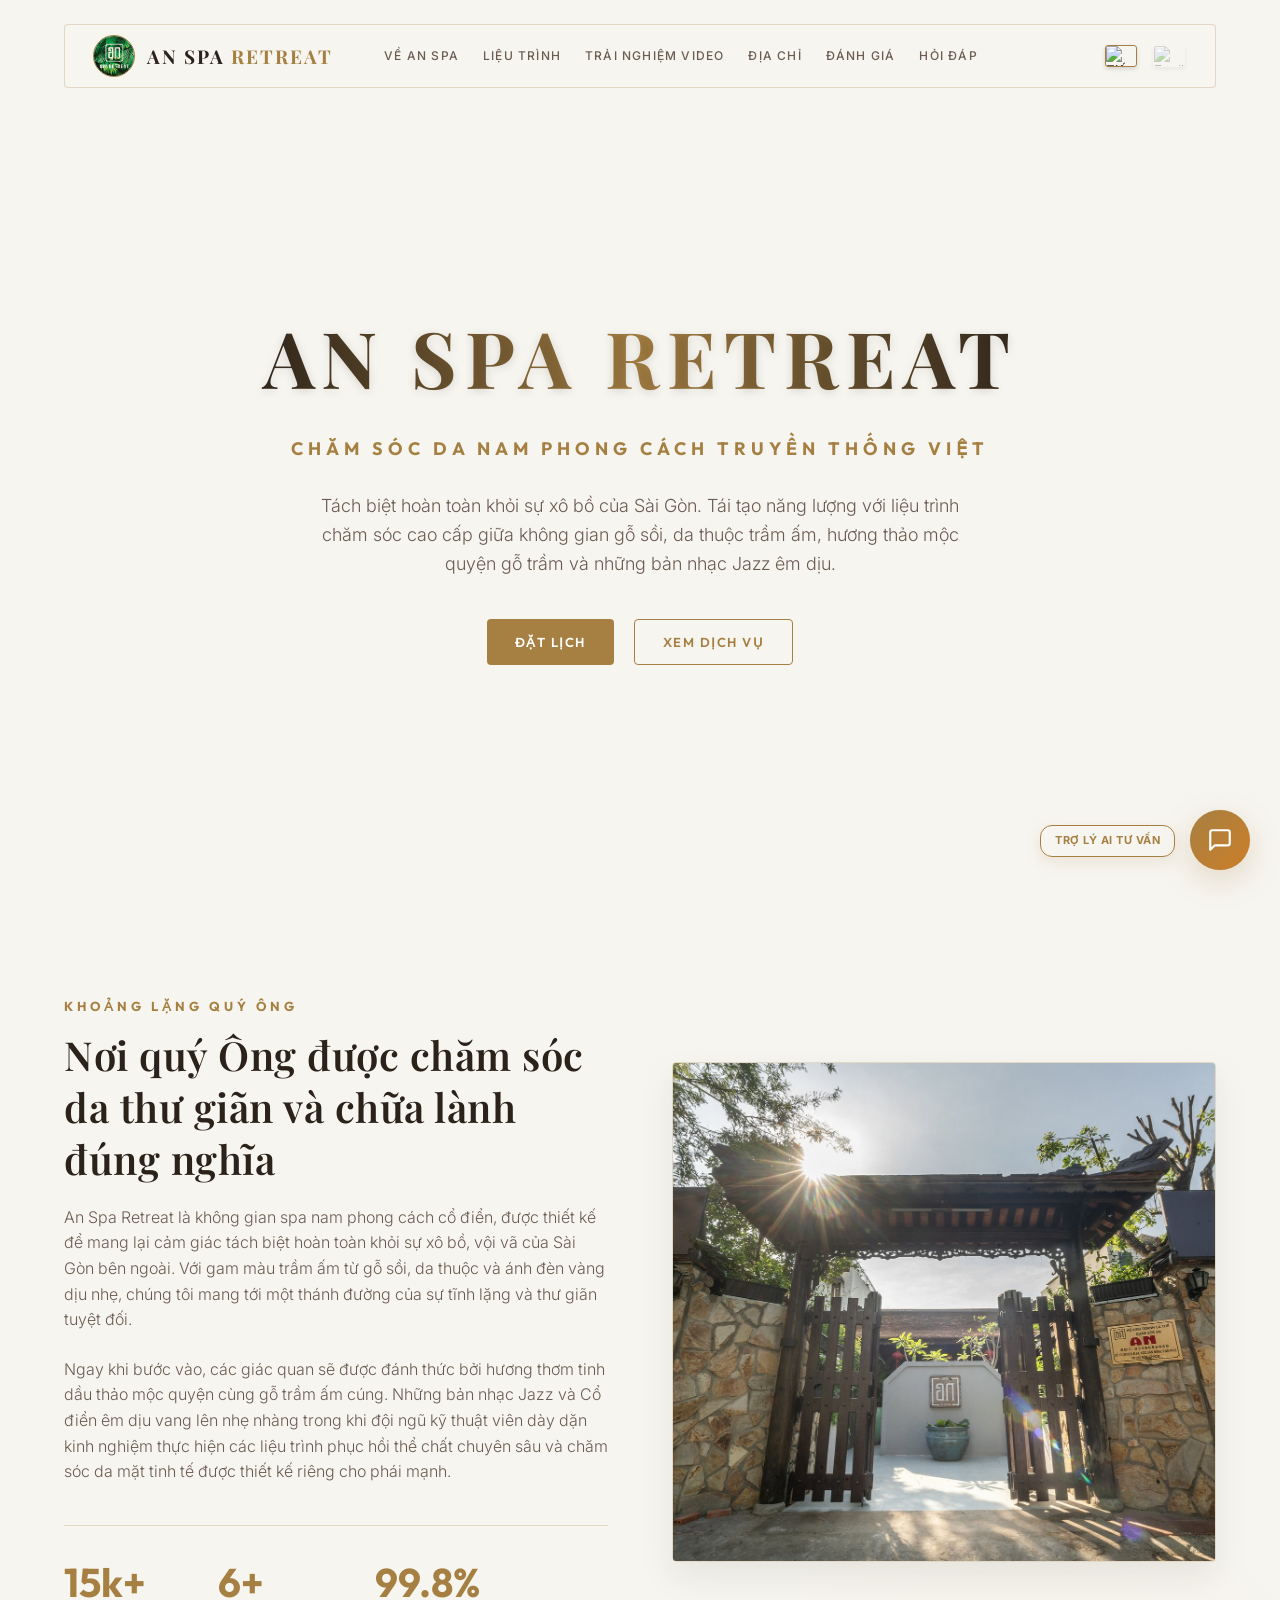
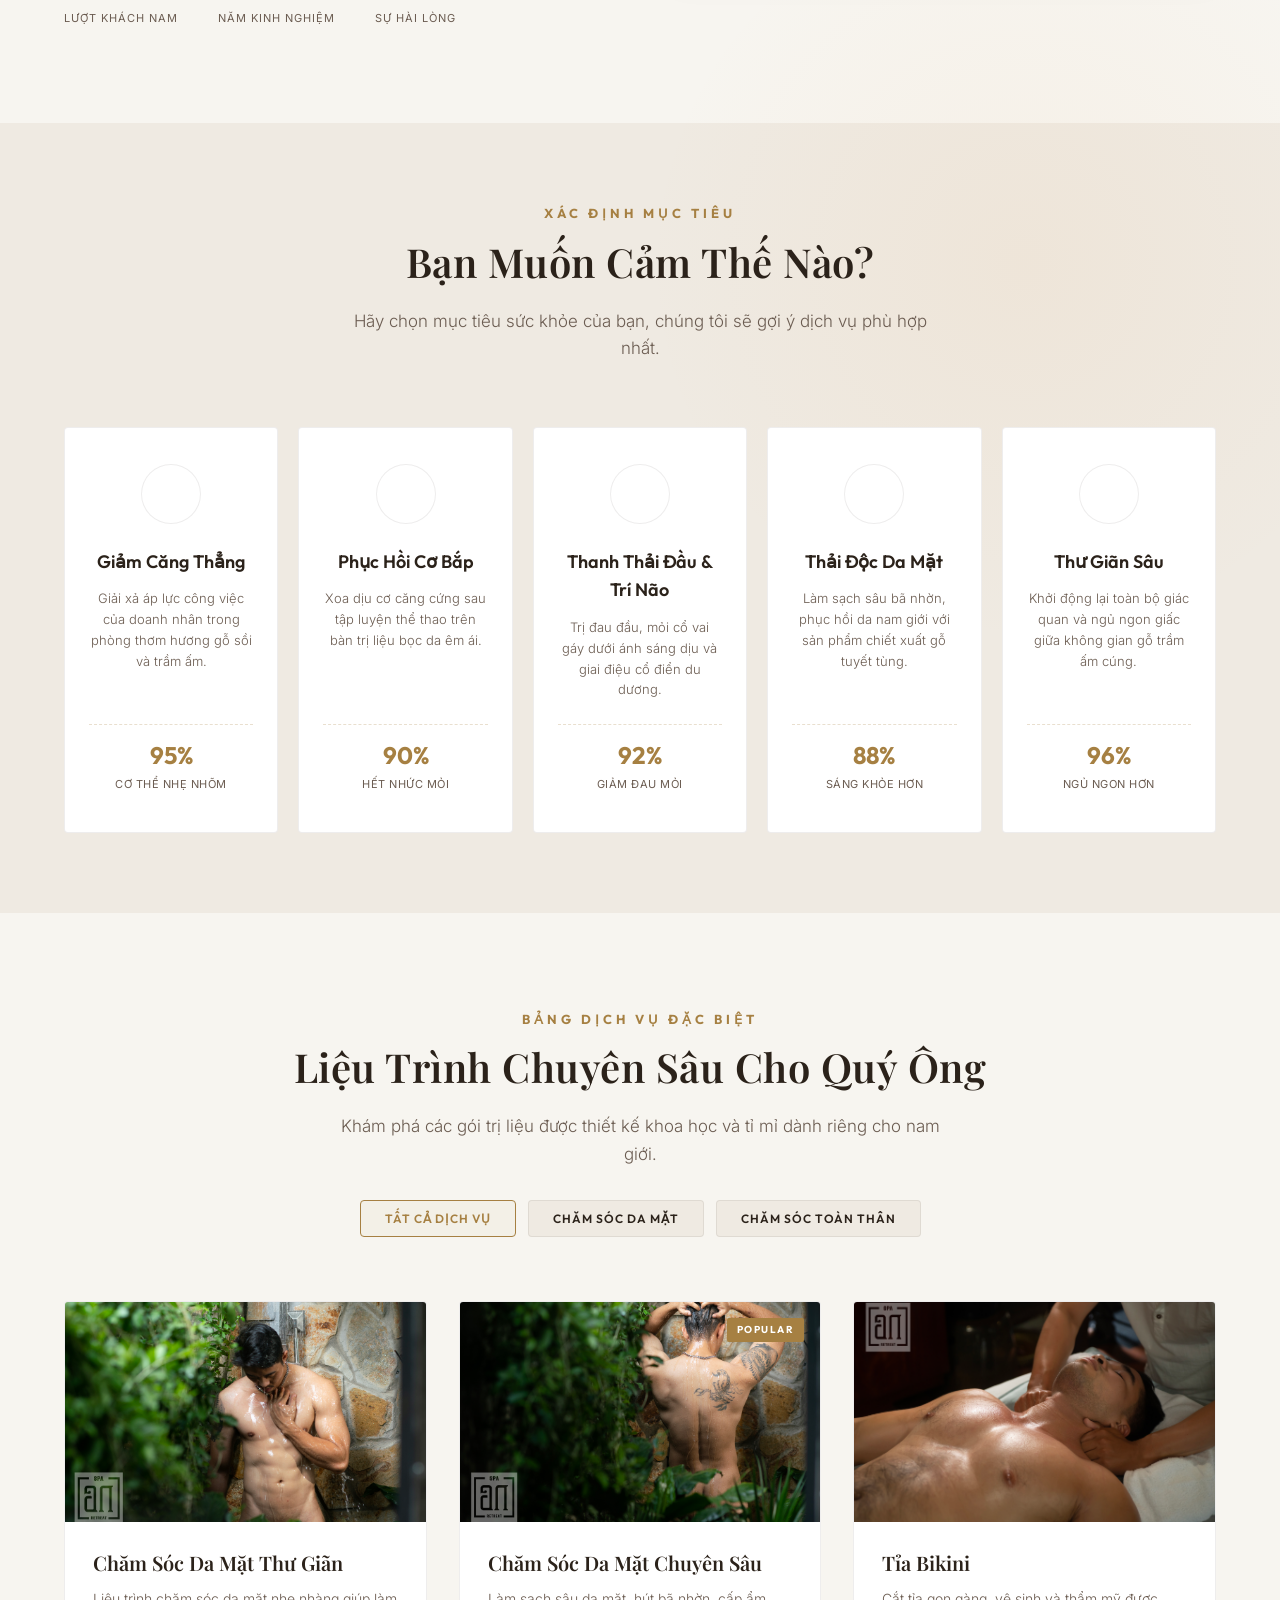
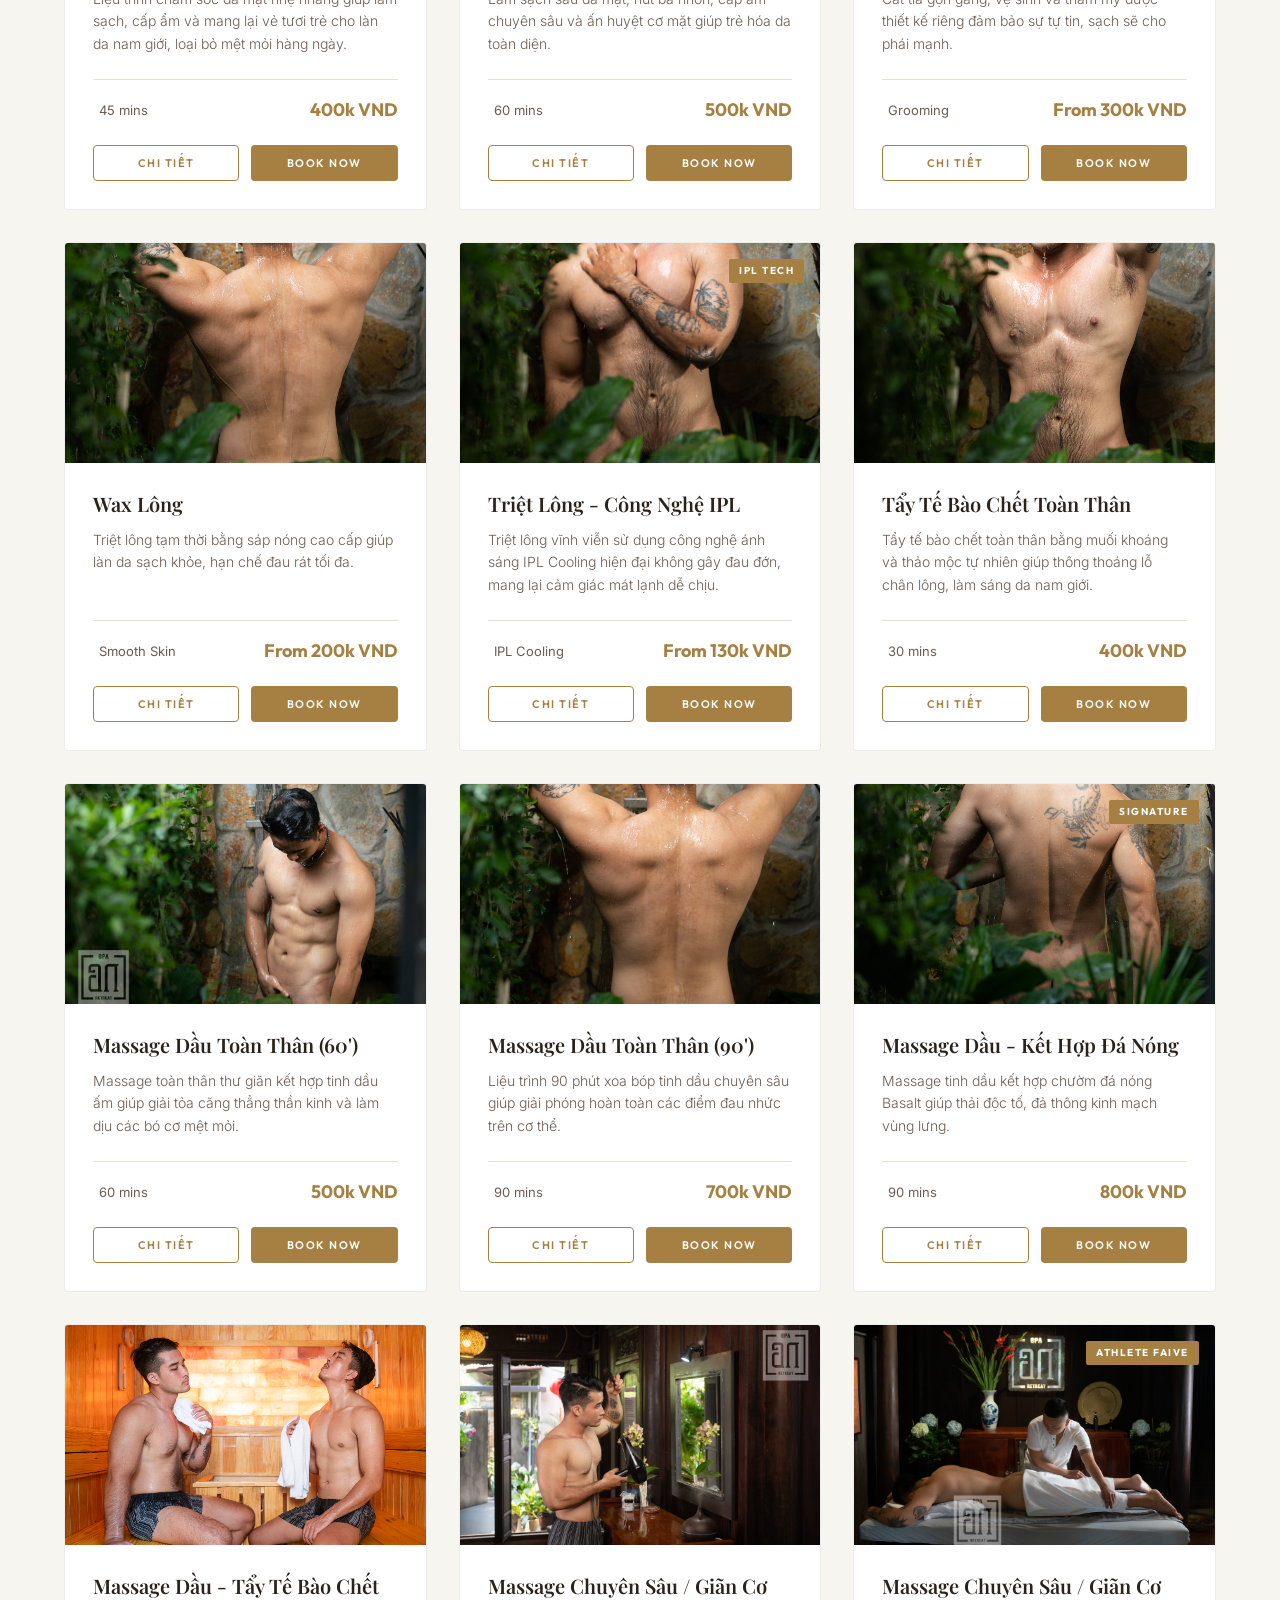
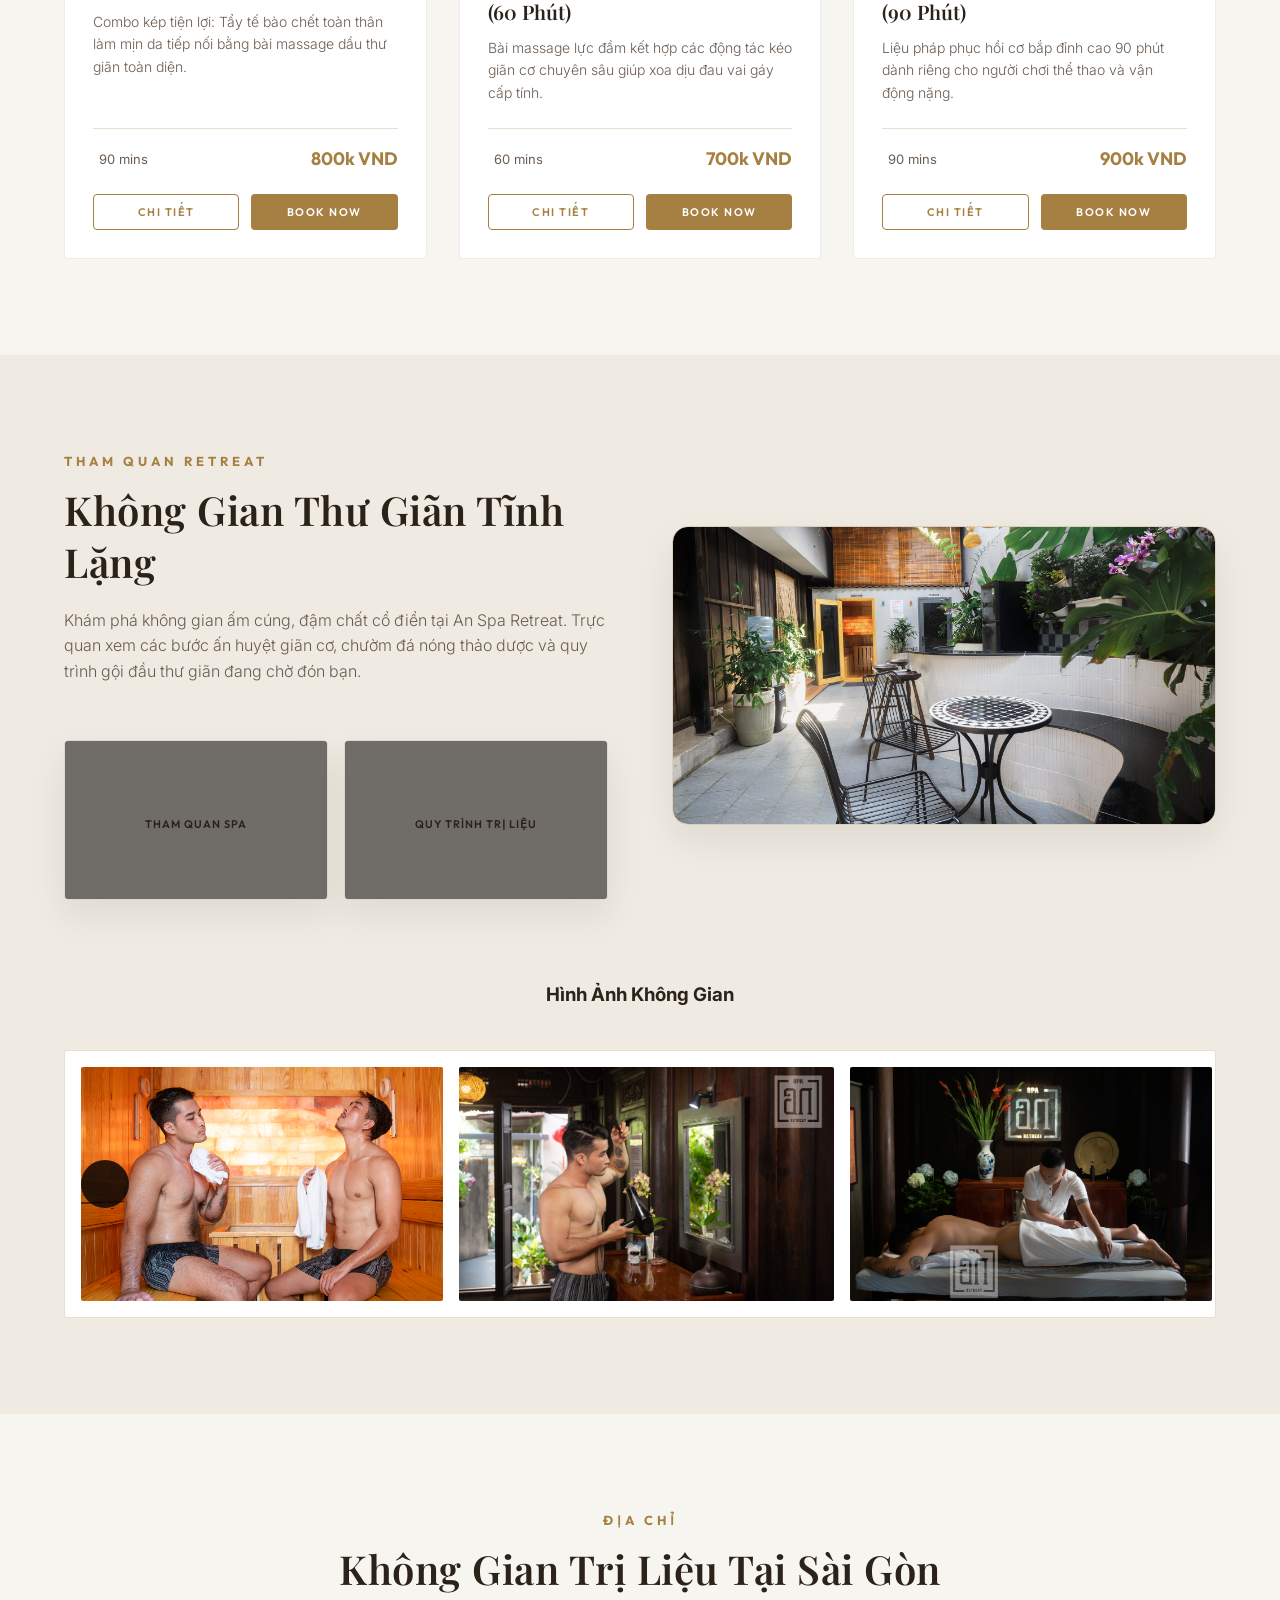
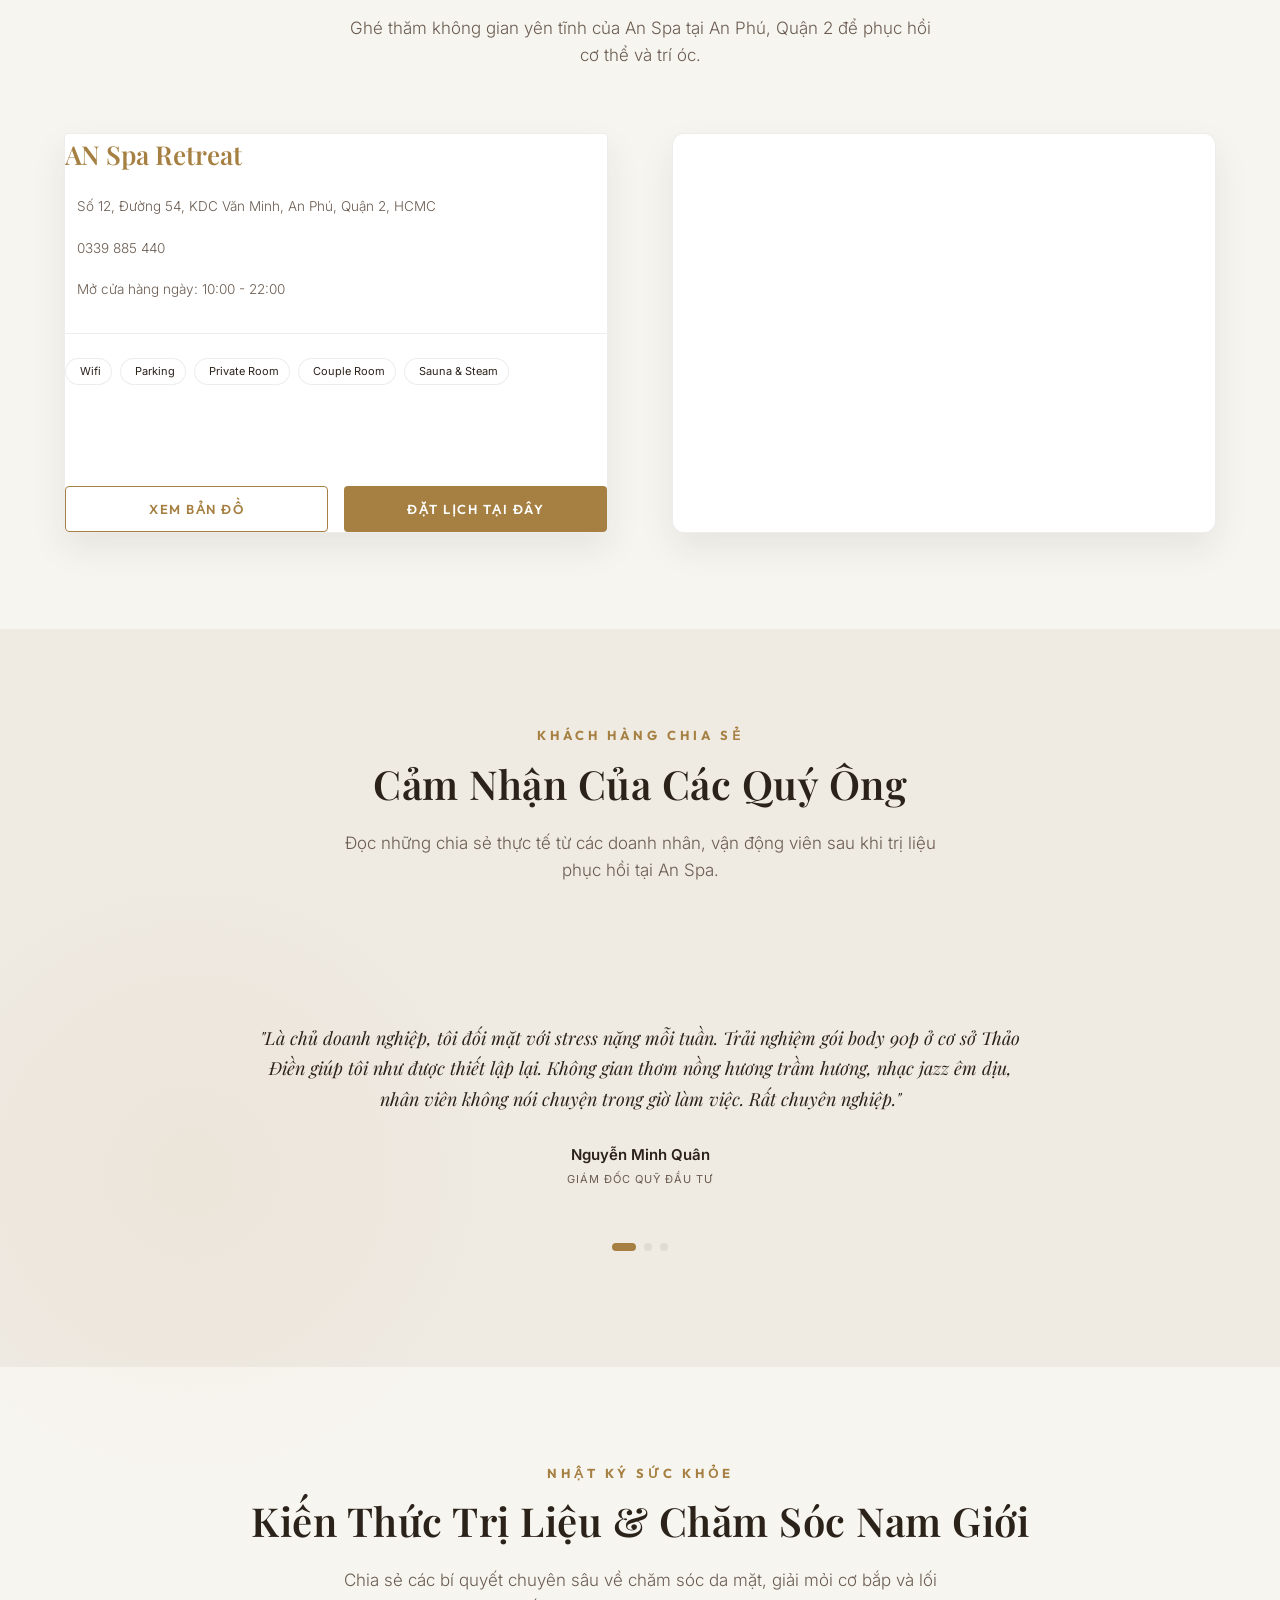
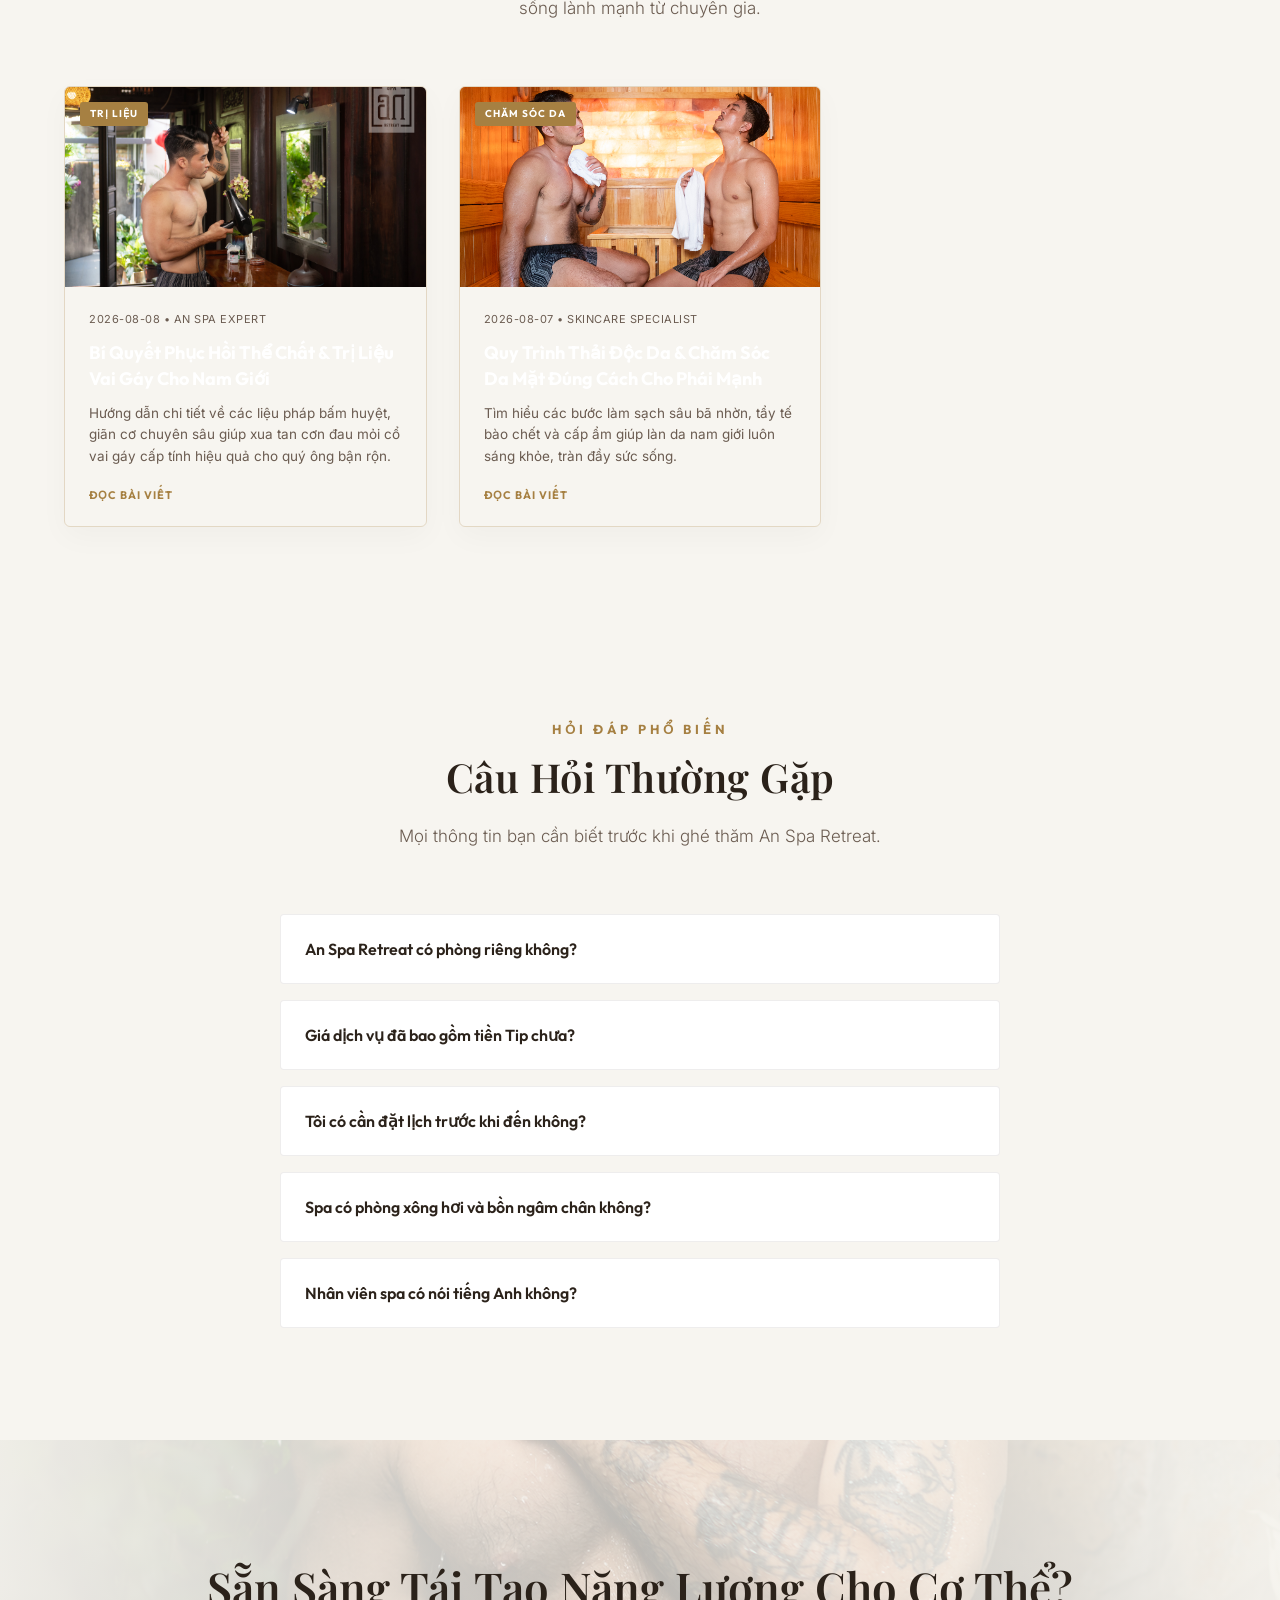
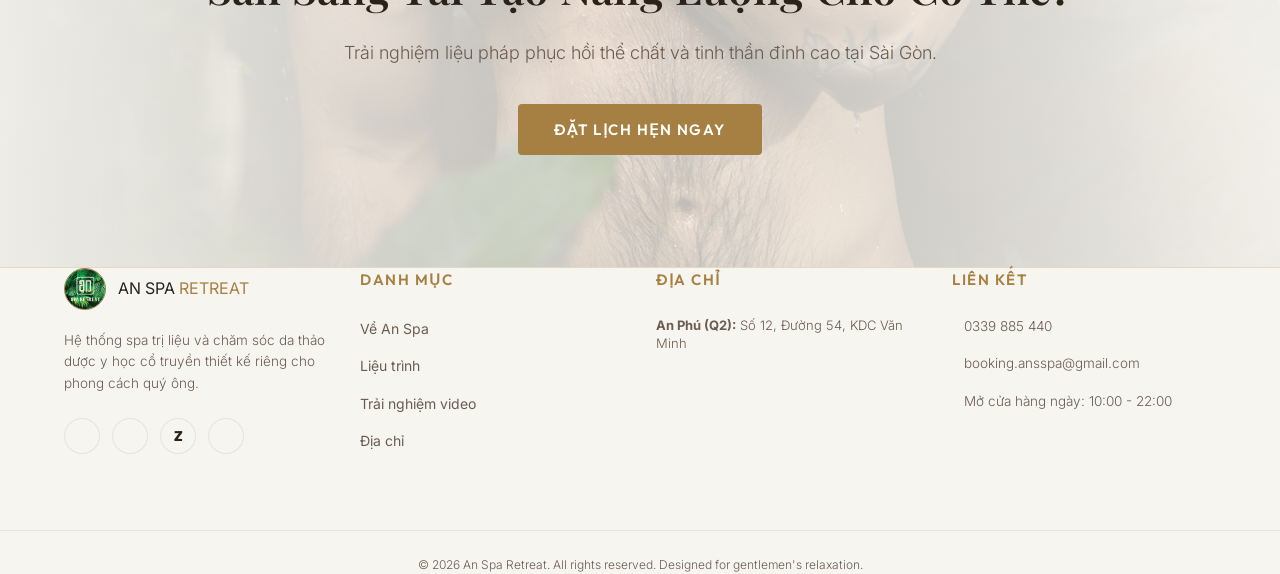
==== commit dc185bc3: "Remove scroll down text from hero section scroll indicator" ====
--- a/index.html
+++ b/index.html
@@ -11,7 +11,7 @@
     <link href="https://fonts.googleapis.com/css2?family=Playfair+Display:ital,wght@0,400..900;1,400..900&family=Inter:wght@300;400;500;600;700&family=Outfit:wght@300;400;500;600;700;800&display=swap" rel="stylesheet">
     <!-- Lucide Icons (Loaded from Cloudflare CDN for maximum speed & reliability in VN) -->
     <script src="https://cdnjs.cloudflare.com/ajax/libs/lucide/0.397.0/lucide.min.js"></script>
-    <link rel="stylesheet" href="css/style.css?v=12.5">
+    <link rel="stylesheet" href="css/style.css?v=13.0">
 </head>
 <body class="dark-theme">
 
@@ -78,7 +78,6 @@
             </div>
             
             <div class="scroll-indicator">
-                <span data-t="scroll_down">Scroll Down</span>
                 <i data-lucide="chevron-down" class="scroll-arrow"></i>
             </div>
         </section>
@@ -699,8 +698,8 @@
     </div>
 
     <!-- JavaScript Database & Main Logic -->
-    <script src="js/data.js?v=12.5"></script>
-    <script src="js/main.js?v=12.5"></script>
-    <script src="js/ai-assistant.js?v=12.5"></script>
+    <script src="js/data.js?v=13.0"></script>
+    <script src="js/main.js?v=13.0"></script>
+    <script src="js/ai-assistant.js?v=13.0"></script>
 </body>
 </html>
